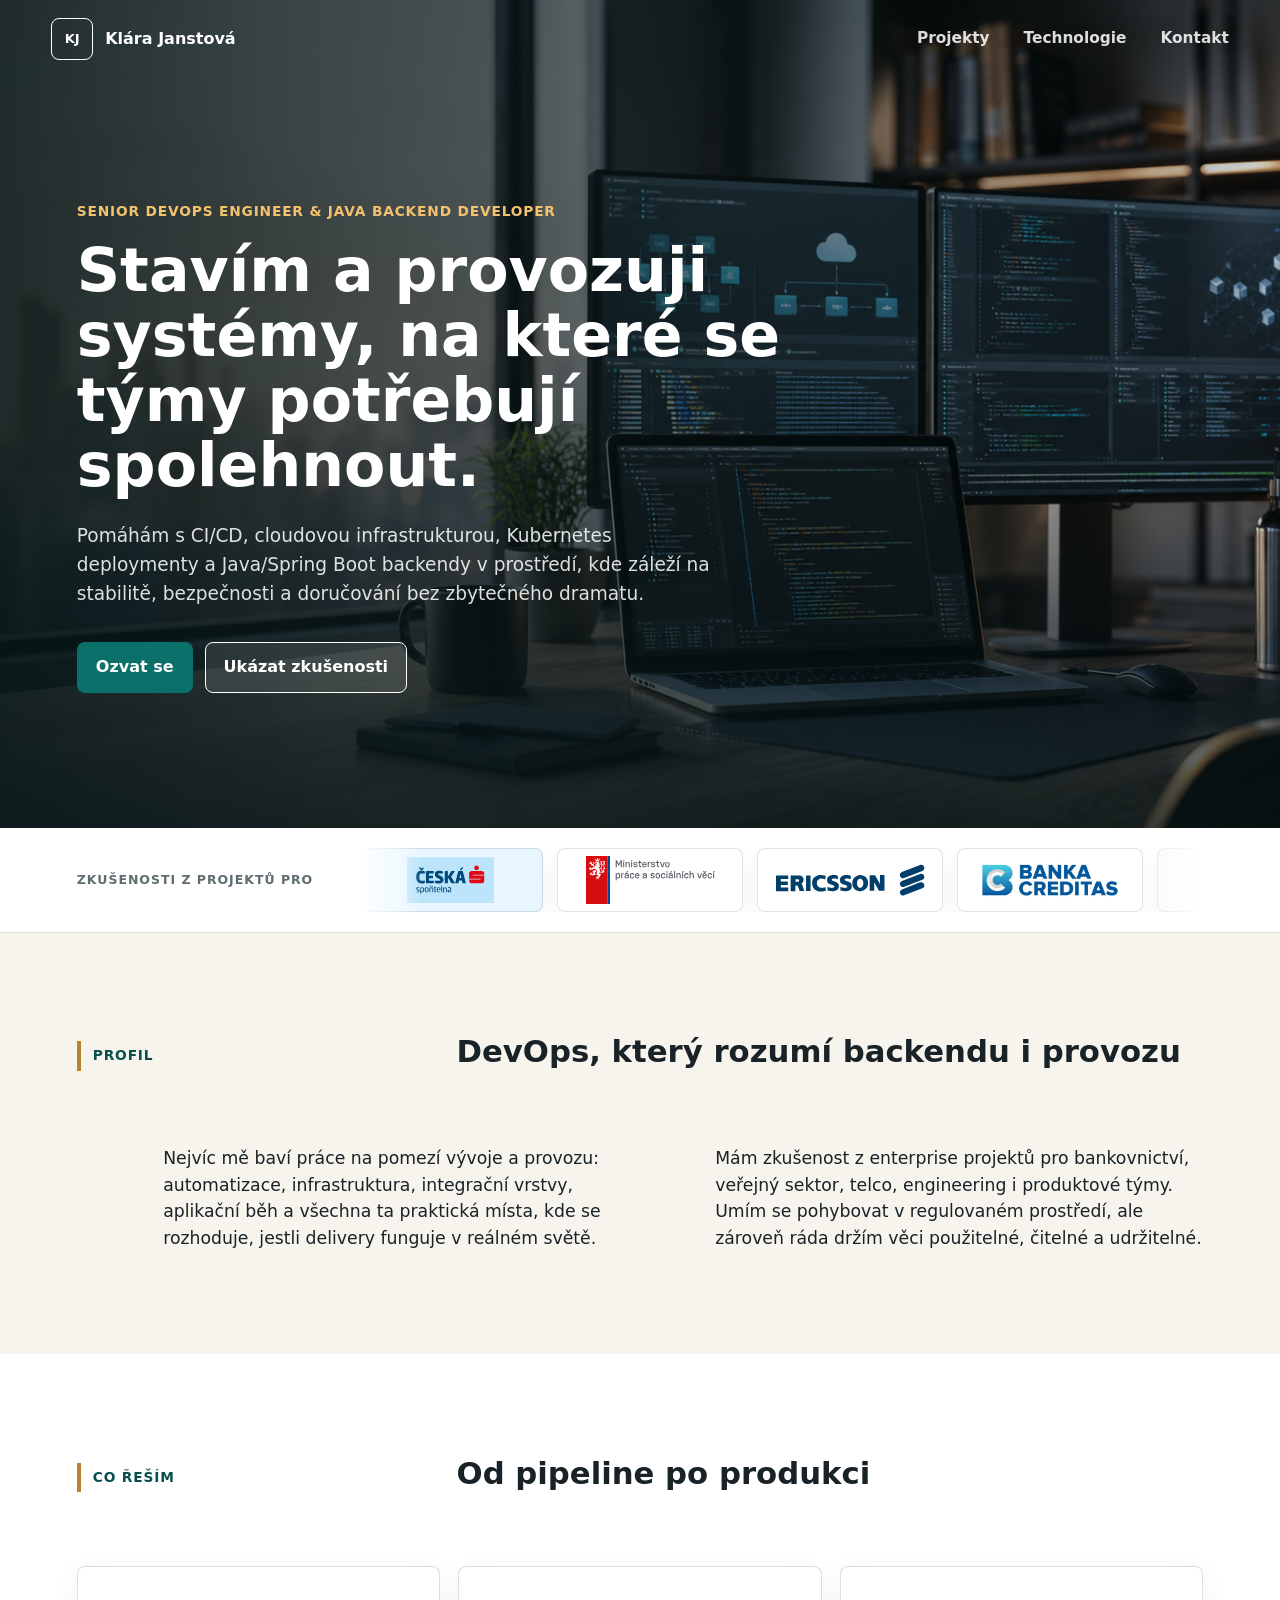
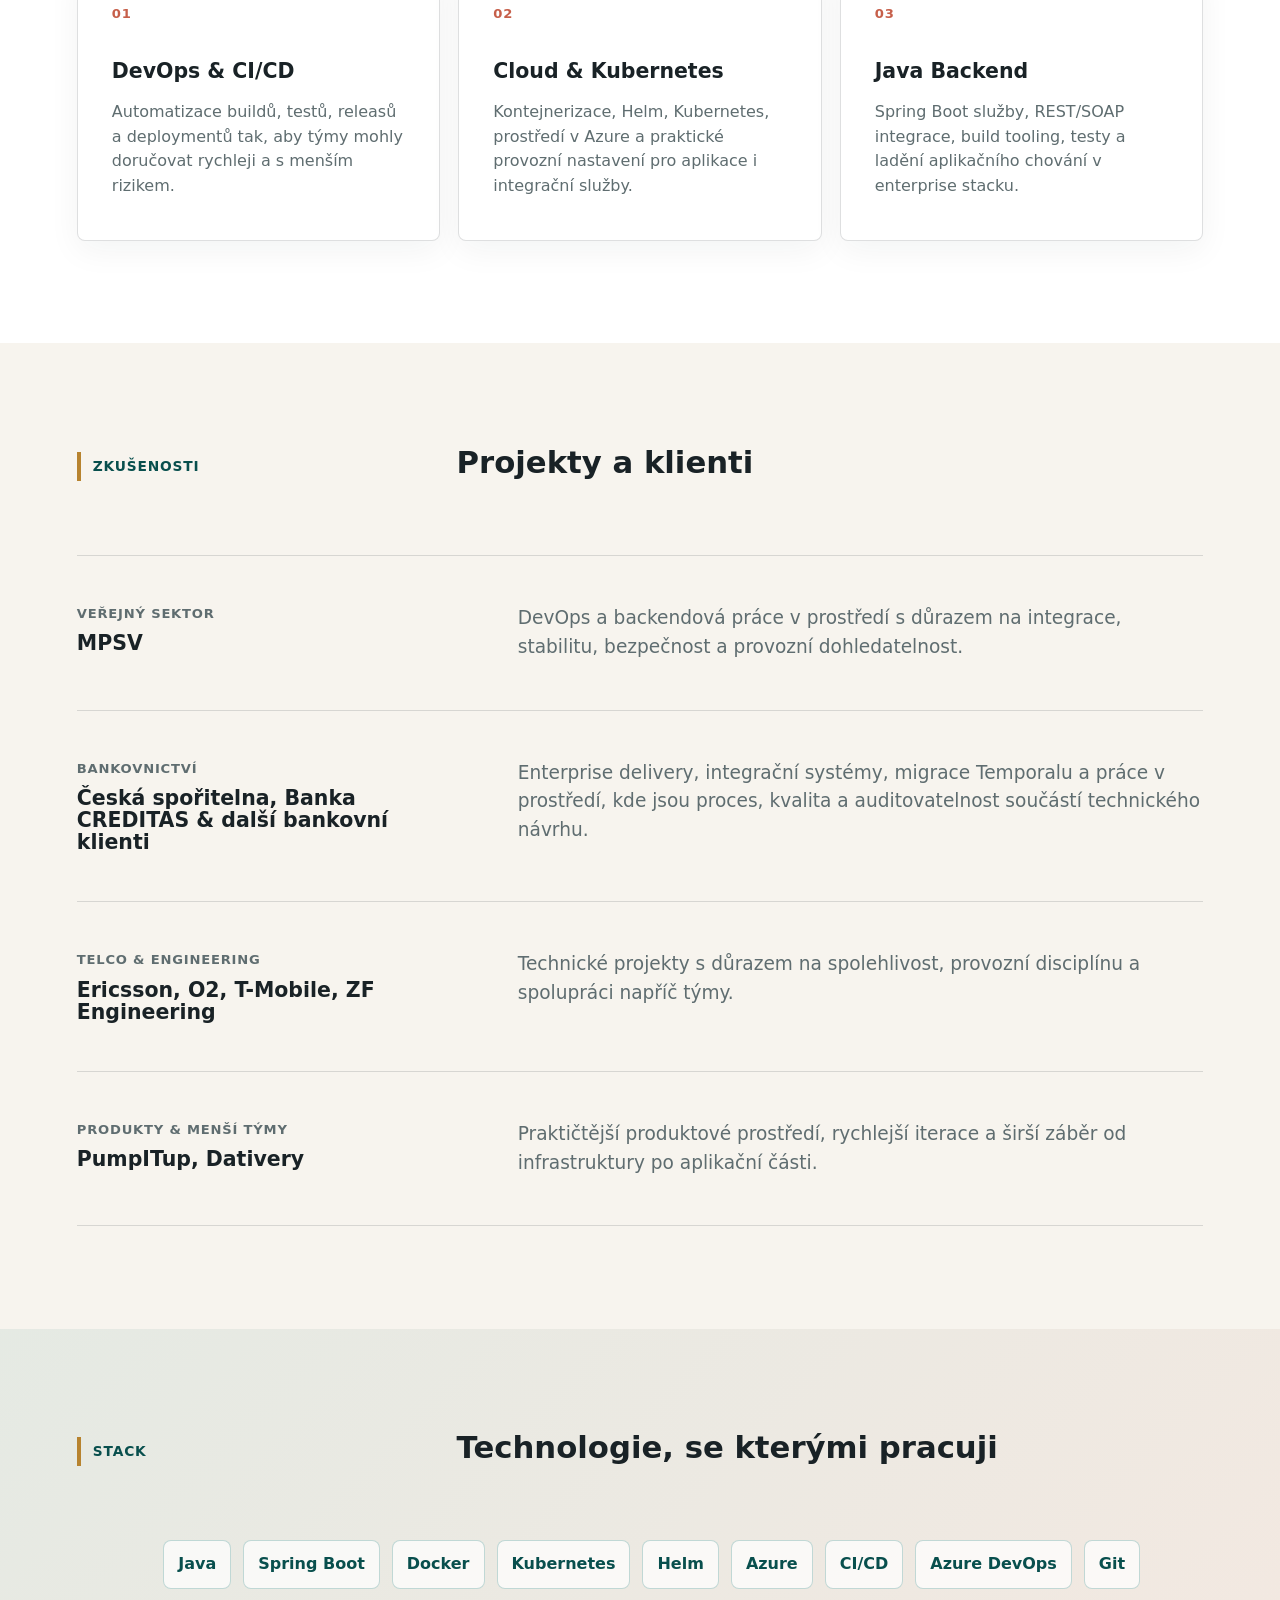
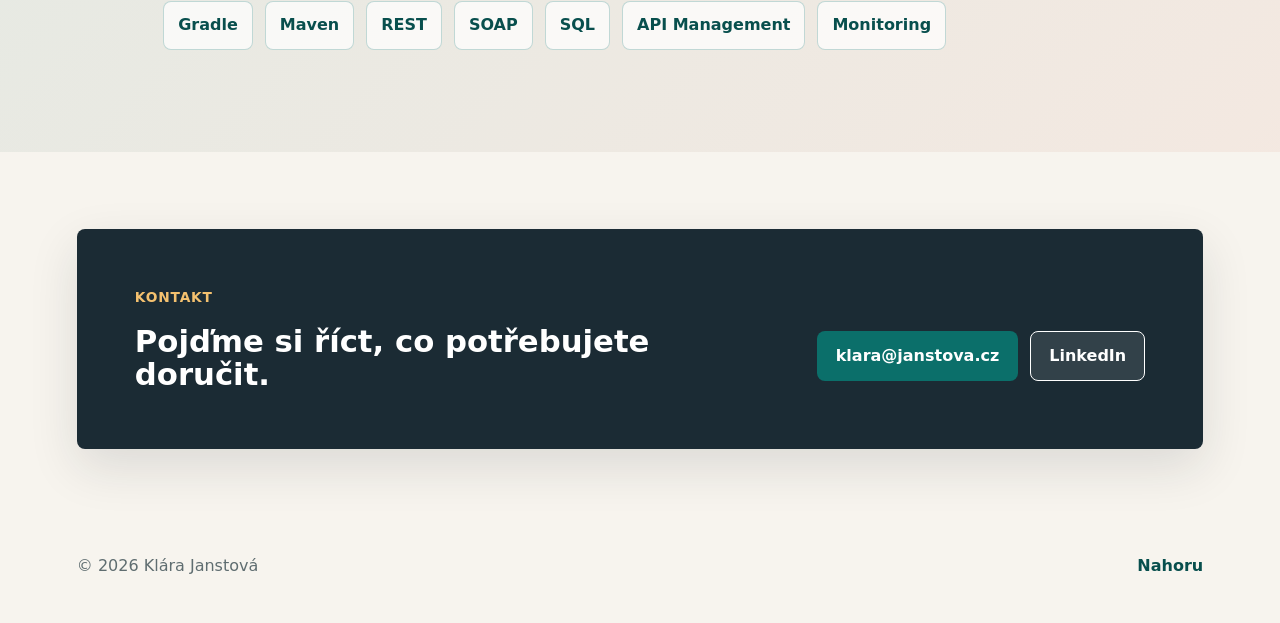
==== index.html @ 774b7bc9 "Refine section typography" ====
<!doctype html>
<html lang="cs">
  <head>
    <meta charset="utf-8">
    <meta name="viewport" content="width=device-width, initial-scale=1">
    <title>Klára Janstová | DevOps & Java Backend</title>
    <meta
      name="description"
      content="Senior DevOps engineer a Java/Spring Boot backend developerka pro enterprise systémy, cloud infrastrukturu, CI/CD a Kubernetes."
    >
    <meta property="og:title" content="Klára Janstová | DevOps & Java Backend">
    <meta
      property="og:description"
      content="DevOps, cloud infrastruktura, CI/CD, Kubernetes a Java/Spring Boot backend pro enterprise projekty."
    >
    <meta property="og:type" content="website">
    <meta property="og:image" content="assets/hero-devops.png">
    <link rel="icon" href="data:image/svg+xml,%3Csvg xmlns='http://www.w3.org/2000/svg' viewBox='0 0 64 64'%3E%3Crect width='64' height='64' rx='12' fill='%231b2b34'/%3E%3Cpath d='M18 40V24h6v11h7v5H18Zm21 .4c-4.8 0-8.4-2.7-8.4-7.3v-9.1h5.8v8.7c0 1.8.9 2.9 2.7 2.9s2.7-1.1 2.7-2.9v-8.7h5.8v9.1c0 4.6-3.7 7.3-8.6 7.3Z' fill='%23f6f1e8'/%3E%3C/svg%3E">
    <link rel="stylesheet" href="styles.css">
  </head>
  <body>
    <header class="site-header" data-elevated="false">
      <a class="brand" href="#top" aria-label="Klára Janstová">
        <span class="brand-mark">KJ</span>
        <span>Klára Janstová</span>
      </a>
      <nav class="nav" aria-label="Hlavní navigace">
        <a href="#work">Projekty</a>
        <a href="#skills">Technologie</a>
        <a href="#contact">Kontakt</a>
      </nav>
    </header>

    <main id="top">
      <section class="hero" aria-labelledby="hero-title">
        <div class="hero-media" aria-hidden="true">
          <img src="assets/hero-devops.png" alt="">
        </div>
        <div class="hero-content">
          <p class="eyebrow">Senior DevOps Engineer & Java Backend Developer</p>
          <h1 id="hero-title">Stavím a provozuji systémy, na které se týmy potřebují spolehnout.</h1>
          <p class="hero-copy">
            Pomáhám s CI/CD, cloudovou infrastrukturou, Kubernetes deploymenty a Java/Spring Boot
            backendy v prostředí, kde záleží na stabilitě, bezpečnosti a doručování bez zbytečného dramatu.
          </p>
          <div class="hero-actions" aria-label="Hlavní akce">
            <a class="button primary" href="#contact">Ozvat se</a>
            <a class="button secondary" href="#work">Ukázat zkušenosti</a>
          </div>
        </div>
      </section>

      <section class="client-strip" aria-labelledby="clients-title">
        <p id="clients-title">Zkušenosti z projektů pro</p>
        <div class="client-marquee" aria-label="Vybrané firmy a organizace">
          <div class="client-track">
            <span class="client-logo-card image-logo csas" data-label="Česká spořitelna">
              <img src="assets/logos/ceska-sporitelna.svg" alt="Česká spořitelna" loading="lazy">
            </span>
            <span class="client-logo-card image-logo mpsv" data-label="MPSV">
              <img src="assets/logos/mpsv.svg" alt="MPSV" loading="lazy">
            </span>
            <span class="client-logo-card image-logo ericsson" data-label="Ericsson">
              <img src="assets/logos/ericsson.svg" alt="Ericsson" loading="lazy">
            </span>
            <span class="client-logo-card image-logo creditas" data-label="Banka CREDITAS">
              <img src="assets/logos/banka-creditas.jpg" alt="Banka CREDITAS" loading="lazy">
            </span>
            <span class="client-logo-card text-logo o2">O₂</span>
            <span class="client-logo-card image-logo tmobile" data-label="T-Mobile">
              <img
                src="https://www.t-mobile.com/news/_admin/uploads/2026/01/549cb1cc4b074245bdb9da4cc626ac21.png"
                alt="T-Mobile"
                loading="lazy"
              >
            </span>
            <span class="client-logo-card image-logo pumpitup" data-label="PumpITup">
              <img src="assets/logos/pumpitup.svg" alt="PumpITup" loading="lazy">
            </span>
            <span class="client-logo-card image-logo dativery" data-label="Dativery">
              <img src="assets/logos/dativery-dark.svg" alt="Dativery" loading="lazy">
            </span>
            <span class="client-logo-card image-logo zf" data-label="ZF">
              <img src="assets/logos/zf.svg" alt="ZF Engineering" loading="lazy">
            </span>
            <span class="client-logo-card image-logo csas" data-label="Česká spořitelna">
              <img src="assets/logos/ceska-sporitelna.svg" alt="Česká spořitelna" loading="lazy">
            </span>
            <span class="client-logo-card image-logo mpsv" data-label="MPSV">
              <img src="assets/logos/mpsv.svg" alt="MPSV" loading="lazy">
            </span>
            <span class="client-logo-card image-logo ericsson" data-label="Ericsson">
              <img src="assets/logos/ericsson.svg" alt="Ericsson" loading="lazy">
            </span>
            <span class="client-logo-card image-logo creditas" data-label="Banka CREDITAS">
              <img src="assets/logos/banka-creditas.jpg" alt="Banka CREDITAS" loading="lazy">
            </span>
            <span class="client-logo-card text-logo o2">O₂</span>
            <span class="client-logo-card image-logo tmobile" data-label="T-Mobile">
              <img
                src="https://www.t-mobile.com/news/_admin/uploads/2026/01/549cb1cc4b074245bdb9da4cc626ac21.png"
                alt="T-Mobile"
                loading="lazy"
              >
            </span>
            <span class="client-logo-card image-logo pumpitup" data-label="PumpITup">
              <img src="assets/logos/pumpitup.svg" alt="PumpITup" loading="lazy">
            </span>
            <span class="client-logo-card image-logo dativery" data-label="Dativery">
              <img src="assets/logos/dativery-dark.svg" alt="Dativery" loading="lazy">
            </span>
            <span class="client-logo-card image-logo zf" data-label="ZF">
              <img src="assets/logos/zf.svg" alt="ZF Engineering" loading="lazy">
            </span>
          </div>
        </div>
      </section>

      <section class="section intro" aria-labelledby="intro-title">
        <div class="section-heading">
          <p class="eyebrow">Profil</p>
          <h2 id="intro-title">DevOps, který rozumí backendu i provozu</h2>
        </div>
        <div class="intro-grid">
          <p>
            Nejvíc mě baví práce na pomezí vývoje a provozu: automatizace, infrastruktura, integrační
            vrstvy, aplikační běh a všechna ta praktická místa, kde se rozhoduje, jestli delivery funguje
            v reálném světě.
          </p>
          <p>
            Mám zkušenost z enterprise projektů pro bankovnictví, veřejný sektor, telco, engineering i
            produktové týmy. Umím se pohybovat v regulovaném prostředí, ale zároveň ráda držím věci
            použitelné, čitelné a udržitelné.
          </p>
        </div>
      </section>

      <section class="section services" aria-labelledby="services-title">
        <div class="section-heading">
          <p class="eyebrow">Co řeším</p>
          <h2 id="services-title">Od pipeline po produkci</h2>
        </div>
        <div class="service-grid">
          <article class="service-card">
            <span class="service-icon">01</span>
            <h3>DevOps & CI/CD</h3>
            <p>Automatizace buildů, testů, releasů a deploymentů tak, aby týmy mohly doručovat rychleji a s menším rizikem.</p>
          </article>
          <article class="service-card">
            <span class="service-icon">02</span>
            <h3>Cloud & Kubernetes</h3>
            <p>Kontejnerizace, Helm, Kubernetes, prostředí v Azure a praktické provozní nastavení pro aplikace i integrační služby.</p>
          </article>
          <article class="service-card">
            <span class="service-icon">03</span>
            <h3>Java Backend</h3>
            <p>Spring Boot služby, REST/SOAP integrace, build tooling, testy a ladění aplikačního chování v enterprise stacku.</p>
          </article>
        </div>
      </section>

      <section class="section work" id="work" aria-labelledby="work-title">
        <div class="section-heading">
          <p class="eyebrow">Zkušenosti</p>
          <h2 id="work-title">Projekty a klienti</h2>
        </div>
        <div class="work-list">
          <article class="work-item">
            <div>
              <p class="work-meta">Veřejný sektor</p>
              <h3>MPSV</h3>
            </div>
            <p>DevOps a backendová práce v prostředí s důrazem na integrace, stabilitu, bezpečnost a provozní dohledatelnost.</p>
          </article>
          <article class="work-item">
            <div>
              <p class="work-meta">Bankovnictví</p>
              <h3>Česká spořitelna, Banka CREDITAS & další bankovní klienti</h3>
            </div>
            <p>Enterprise delivery, integrační systémy, migrace Temporalu a práce v prostředí, kde jsou proces, kvalita a auditovatelnost součástí technického návrhu.</p>
          </article>
          <article class="work-item">
            <div>
              <p class="work-meta">Telco & engineering</p>
              <h3>Ericsson, O2, T-Mobile, ZF Engineering</h3>
            </div>
            <p>Technické projekty s důrazem na spolehlivost, provozní disciplínu a spolupráci napříč týmy.</p>
          </article>
          <article class="work-item">
            <div>
              <p class="work-meta">Produkty & menší týmy</p>
              <h3>PumpITup, Dativery</h3>
            </div>
            <p>Praktičtější produktové prostředí, rychlejší iterace a širší záběr od infrastruktury po aplikační části.</p>
          </article>
        </div>
      </section>

      <section class="section skills" id="skills" aria-labelledby="skills-title">
        <div class="section-heading">
          <p class="eyebrow">Stack</p>
          <h2 id="skills-title">Technologie, se kterými pracuji</h2>
        </div>
        <div class="tag-cloud" aria-label="Technologie">
          <span>Java</span>
          <span>Spring Boot</span>
          <span>Docker</span>
          <span>Kubernetes</span>
          <span>Helm</span>
          <span>Azure</span>
          <span>CI/CD</span>
          <span>Azure DevOps</span>
          <span>Git</span>
          <span>Gradle</span>
          <span>Maven</span>
          <span>REST</span>
          <span>SOAP</span>
          <span>SQL</span>
          <span>API Management</span>
          <span>Monitoring</span>
        </div>
      </section>

      <section class="contact" id="contact" aria-labelledby="contact-title">
        <div>
          <p class="eyebrow">Kontakt</p>
          <h2 id="contact-title">Pojďme si říct, co potřebujete doručit.</h2>
        </div>
        <div class="contact-actions">
          <a class="button primary" href="mailto:klara@janstova.cz">klara@janstova.cz</a>
          <a class="button secondary" href="https://www.linkedin.com/" rel="noreferrer">LinkedIn</a>
        </div>
      </section>
    </main>

    <footer class="site-footer">
      <p>© <span id="year"></span> Klára Janstová</p>
      <a href="#top">Nahoru</a>
    </footer>

    <script src="script.js"></script>
  </body>
</html>
---- styles.css ----
:root {
  color-scheme: light;
  --ink: #192226;
  --muted: #5f6d70;
  --paper: #f7f4ee;
  --surface: #ffffff;
  --line: rgba(25, 34, 38, 0.14);
  --teal: #0b6f6a;
  --teal-dark: #084f4d;
  --gold: #b7832f;
  --coral: #c65f4a;
  --shadow: 0 18px 50px rgba(25, 34, 38, 0.12);
}

* {
  box-sizing: border-box;
}

html {
  scroll-behavior: smooth;
}

body {
  margin: 0;
  font-family: Inter, ui-sans-serif, system-ui, -apple-system, BlinkMacSystemFont, "Segoe UI", sans-serif;
  color: var(--ink);
  background: var(--paper);
  line-height: 1.55;
}

img {
  display: block;
  max-width: 100%;
}

a {
  color: inherit;
  text-decoration: none;
}

.site-header {
  position: fixed;
  z-index: 20;
  top: 0;
  left: 0;
  right: 0;
  display: flex;
  align-items: center;
  justify-content: space-between;
  gap: 24px;
  padding: 18px clamp(20px, 4vw, 64px);
  color: #fff;
  transition: background 180ms ease, color 180ms ease, box-shadow 180ms ease;
}

.site-header[data-elevated="true"] {
  color: var(--ink);
  background: rgba(247, 244, 238, 0.92);
  box-shadow: 0 1px 18px rgba(25, 34, 38, 0.08);
  backdrop-filter: blur(16px);
}

.brand,
.nav,
.hero-actions,
.contact-actions {
  display: flex;
  align-items: center;
}

.brand {
  gap: 12px;
  font-weight: 700;
}

.brand-mark {
  display: grid;
  width: 42px;
  height: 42px;
  place-items: center;
  border: 1px solid currentColor;
  border-radius: 8px;
  font-size: 0.82rem;
  letter-spacing: 0;
}

.nav {
  gap: clamp(14px, 3vw, 34px);
  font-size: 0.96rem;
  font-weight: 650;
}

.nav a {
  opacity: 0.86;
}

.nav a:hover {
  opacity: 1;
}

.hero {
  position: relative;
  min-height: 92vh;
  display: grid;
  align-items: center;
  overflow: hidden;
  color: #fff;
  padding: 138px clamp(20px, 6vw, 84px) 72px;
}

.hero::after {
  position: absolute;
  inset: 0;
  content: "";
  background:
    linear-gradient(90deg, rgba(7, 21, 23, 0.9) 0%, rgba(7, 21, 23, 0.68) 44%, rgba(7, 21, 23, 0.2) 100%),
    linear-gradient(0deg, rgba(7, 21, 23, 0.68) 0%, rgba(7, 21, 23, 0) 38%);
}

.hero-media {
  position: absolute;
  inset: 0;
}

.hero-media img {
  width: 100%;
  height: 100%;
  object-fit: cover;
}

.hero-content {
  position: relative;
  z-index: 1;
  width: min(760px, 100%);
}

.eyebrow {
  margin: 0 0 16px;
  color: var(--gold);
  font-size: 0.86rem;
  font-weight: 800;
  letter-spacing: 0.06em;
  text-transform: uppercase;
}

.hero .eyebrow {
  color: #f4c16f;
}

h1,
h2,
h3,
p {
  overflow-wrap: anywhere;
}

h1,
h2,
h3 {
  margin: 0;
  line-height: 1.08;
}

h1 {
  max-width: 820px;
  font-size: clamp(2.15rem, 4.7vw, 4.7rem);
}

h2 {
  font-size: clamp(1.72rem, 2.4vw, 2.65rem);
}

h3 {
  font-size: clamp(1.16rem, 1.6vw, 1.45rem);
}

.hero-copy {
  max-width: 660px;
  margin: 24px 0 0;
  color: rgba(255, 255, 255, 0.86);
  font-size: clamp(1rem, 1.45vw, 1.16rem);
}

.hero-actions,
.contact-actions {
  flex-wrap: wrap;
  gap: 12px;
  margin-top: 34px;
}

.button {
  display: inline-flex;
  min-height: 48px;
  align-items: center;
  justify-content: center;
  border: 1px solid transparent;
  border-radius: 8px;
  padding: 12px 18px;
  font-weight: 800;
  transition: transform 160ms ease, background 160ms ease, border-color 160ms ease;
}

.button:hover {
  transform: translateY(-2px);
}

.button.primary {
  color: #fff;
  background: var(--teal);
}

.button.primary:hover {
  background: var(--teal-dark);
}

.button.secondary {
  border-color: currentColor;
  background: rgba(255, 255, 255, 0.1);
}

.section {
  padding: clamp(58px, 8vw, 104px) clamp(20px, 6vw, 84px);
}

.section-heading {
  display: grid;
  grid-template-columns: minmax(180px, 0.44fr) minmax(0, 1fr);
  gap: clamp(18px, 4vw, 60px);
  align-items: start;
  margin-bottom: clamp(30px, 5vw, 58px);
}

.section-heading .eyebrow {
  display: inline-flex;
  width: fit-content;
  align-items: center;
  border-left: 4px solid var(--gold);
  padding: 4px 0 4px 12px;
  margin-top: 6px;
  color: var(--teal-dark);
  background: transparent;
}

.intro-grid {
  display: grid;
  grid-template-columns: repeat(2, minmax(0, 1fr));
  gap: clamp(24px, 5vw, 72px);
  width: min(1040px, 100%);
  margin-left: auto;
  font-size: clamp(1rem, 1.35vw, 1.14rem);
}

.client-strip {
  display: grid;
  grid-template-columns: minmax(150px, auto) minmax(0, 1fr);
  gap: clamp(18px, 4vw, 44px);
  align-items: center;
  border-bottom: 1px solid var(--line);
  padding: 20px clamp(20px, 6vw, 84px);
  background: var(--surface);
  overflow: hidden;
}

.client-strip p {
  margin: 0;
  color: var(--muted);
  font-size: 0.78rem;
  font-weight: 850;
  letter-spacing: 0.08em;
  text-transform: uppercase;
}

.client-marquee {
  overflow: hidden;
  mask-image: linear-gradient(90deg, transparent, #000 8%, #000 92%, transparent);
}

.client-track {
  display: flex;
  width: max-content;
  gap: 14px;
  animation: marquee 34s linear infinite;
}

.client-logo-card {
  display: inline-flex;
  width: 186px;
  height: 64px;
  align-items: center;
  justify-content: center;
  border: 1px solid rgba(25, 34, 38, 0.13);
  border-radius: 8px;
  padding: 10px 16px;
  background: #fbfaf7;
  color: #2d383b;
  box-shadow: 0 8px 24px rgba(25, 34, 38, 0.05);
  font-size: 0.92rem;
  font-weight: 850;
  white-space: nowrap;
  overflow: hidden;
}

.client-logo-card img {
  display: block;
  width: 100%;
  max-width: 150px;
  max-height: 42px;
  object-fit: contain;
}

.client-logo-card.image-logo {
  background: #fff;
}

.client-logo-card.logo-fallback img {
  display: none;
}

.client-logo-card.logo-fallback::after {
  content: attr(data-label);
  color: #2d383b;
  font-size: 1rem;
  font-weight: 900;
}

.client-logo-card.tmobile img {
  max-width: 154px;
  max-height: 36px;
}

.client-logo-card.tmobile.logo-fallback::after {
  color: #e20074;
  font-size: 1.12rem;
}

.client-logo-card.creditas img {
  max-width: 150px;
  max-height: 44px;
}

.client-logo-card.creditas.logo-fallback::after {
  color: #1f355e;
  font-size: 0.95rem;
}

.client-logo-card.ericsson img {
  max-width: 158px;
  max-height: 36px;
}

.client-logo-card.ericsson.logo-fallback::after {
  font-size: 1.12rem;
  letter-spacing: 0.03em;
}

.client-logo-card.dativery {
  background: #fff;
}

.client-logo-card.dativery.logo-fallback::after {
  color: #17272b;
}

.client-logo-card.dativery img {
  max-width: 154px;
  max-height: 34px;
}

.client-logo-card.mpsv {
  background: #fff;
}

.client-logo-card.mpsv img {
  max-width: 150px;
  max-height: 48px;
}

.client-logo-card.mpsv.logo-fallback::after {
  color: #545860;
  font-size: 1.1rem;
}

.client-logo-card.csas {
  background: #e7f6ff;
}

.client-logo-card.csas img {
  max-width: 136px;
  max-height: 46px;
}

.client-logo-card.csas.logo-fallback::after {
  color: #00497b;
  font-size: 0.92rem;
}

.client-logo-card.pumpitup img {
  max-width: 146px;
  max-height: 50px;
}

.client-logo-card.pumpitup.logo-fallback::after {
  color: #17272b;
  font-size: 1.08rem;
}

.client-logo-card.zf img {
  max-width: 58px;
  max-height: 58px;
}

.client-logo-card.zf.logo-fallback::after {
  color: #0057b7;
  font-size: 1.46rem;
}

.text-logo {
  letter-spacing: 0;
}

.text-logo.csas {
  color: #ad1f2b;
}

.text-logo.o2 {
  color: #0046ad;
  font-size: 2rem;
  font-weight: 900;
}


@keyframes marquee {
  from {
    transform: translateX(0);
  }

  to {
    transform: translateX(-50%);
  }
}

.intro-grid p {
  margin: 0;
}

.services {
  background: var(--surface);
}

.service-grid {
  display: grid;
  grid-template-columns: repeat(3, minmax(0, 1fr));
  gap: 18px;
}

.service-card {
  min-height: 275px;
  border: 1px solid var(--line);
  border-radius: 8px;
  padding: clamp(22px, 3vw, 34px);
  background: #fff;
  box-shadow: 0 10px 32px rgba(25, 34, 38, 0.05);
}

.service-icon,
.work-meta {
  color: var(--coral);
  font-size: 0.82rem;
  font-weight: 800;
  letter-spacing: 0.06em;
  text-transform: uppercase;
}

.service-card h3 {
  margin-top: 34px;
}

.service-card p,
.work-item p,
.site-footer {
  color: var(--muted);
}

.service-card p {
  margin: 18px 0 0;
}

.work-list {
  border-top: 1px solid var(--line);
}

.work-item {
  display: grid;
  grid-template-columns: minmax(220px, 0.55fr) minmax(0, 1fr);
  gap: clamp(22px, 5vw, 78px);
  padding: clamp(26px, 4vw, 48px) 0;
  border-bottom: 1px solid var(--line);
}

.work-meta {
  margin: 0 0 8px;
}

.work-item p:last-child {
  margin: 0;
  font-size: clamp(1rem, 1.5vw, 1.16rem);
}

.skills {
  background:
    linear-gradient(135deg, rgba(11, 111, 106, 0.08), rgba(198, 95, 74, 0.08)),
    var(--paper);
}

.tag-cloud {
  display: flex;
  flex-wrap: wrap;
  gap: 12px;
  max-width: 1040px;
  margin-left: auto;
}

.tag-cloud span {
  border: 1px solid rgba(11, 111, 106, 0.24);
  border-radius: 8px;
  padding: 11px 14px;
  background: rgba(255, 255, 255, 0.72);
  color: var(--teal-dark);
  font-weight: 760;
}

.contact {
  display: grid;
  grid-template-columns: minmax(0, 1fr) auto;
  gap: 28px;
  align-items: center;
  margin: clamp(20px, 6vw, 84px);
  border-radius: 8px;
  padding: clamp(30px, 5vw, 58px);
  color: #fff;
  background: #1b2b34;
  box-shadow: var(--shadow);
}

.contact .eyebrow {
  color: #f4c16f;
}

.contact .button.secondary {
  color: #fff;
}

.site-footer {
  display: flex;
  justify-content: space-between;
  gap: 18px;
  padding: 28px clamp(20px, 6vw, 84px) 44px;
}

.site-footer p {
  margin: 0;
}

.site-footer a {
  color: var(--teal-dark);
  font-weight: 760;
}

@media (max-width: 820px) {
  .site-header {
    align-items: flex-start;
    padding: 14px 18px;
  }

  .brand {
    max-width: 180px;
  }

  .nav {
    gap: 12px;
    font-size: 0.9rem;
  }

  .hero {
    min-height: 82vh;
    padding: 118px 20px 52px;
  }

  .hero::after {
    background:
      linear-gradient(90deg, rgba(7, 21, 23, 0.92) 0%, rgba(7, 21, 23, 0.74) 100%),
      linear-gradient(0deg, rgba(7, 21, 23, 0.64) 0%, rgba(7, 21, 23, 0) 38%);
  }

  .section-heading,
  .intro-grid,
  .service-grid,
  .work-item,
  .client-strip,
  .contact {
    grid-template-columns: 1fr;
  }

  .section-heading {
    gap: 12px;
  }

  .section-heading .eyebrow {
    margin-top: 0;
  }

  .intro-grid {
    margin-left: 0;
  }

  .contact {
    margin: 20px;
  }

  .client-strip {
    gap: 14px;
  }
}

@media (max-width: 560px) {
  .site-header {
    position: absolute;
    color: #fff;
  }

  .brand span:last-child {
    display: none;
  }

  .nav {
    width: min-content;
    flex-wrap: wrap;
    justify-content: flex-end;
  }

  h1 {
    font-size: 2.12rem;
  }

  .button {
    width: 100%;
  }

  .site-footer {
    flex-direction: column;
  }
}
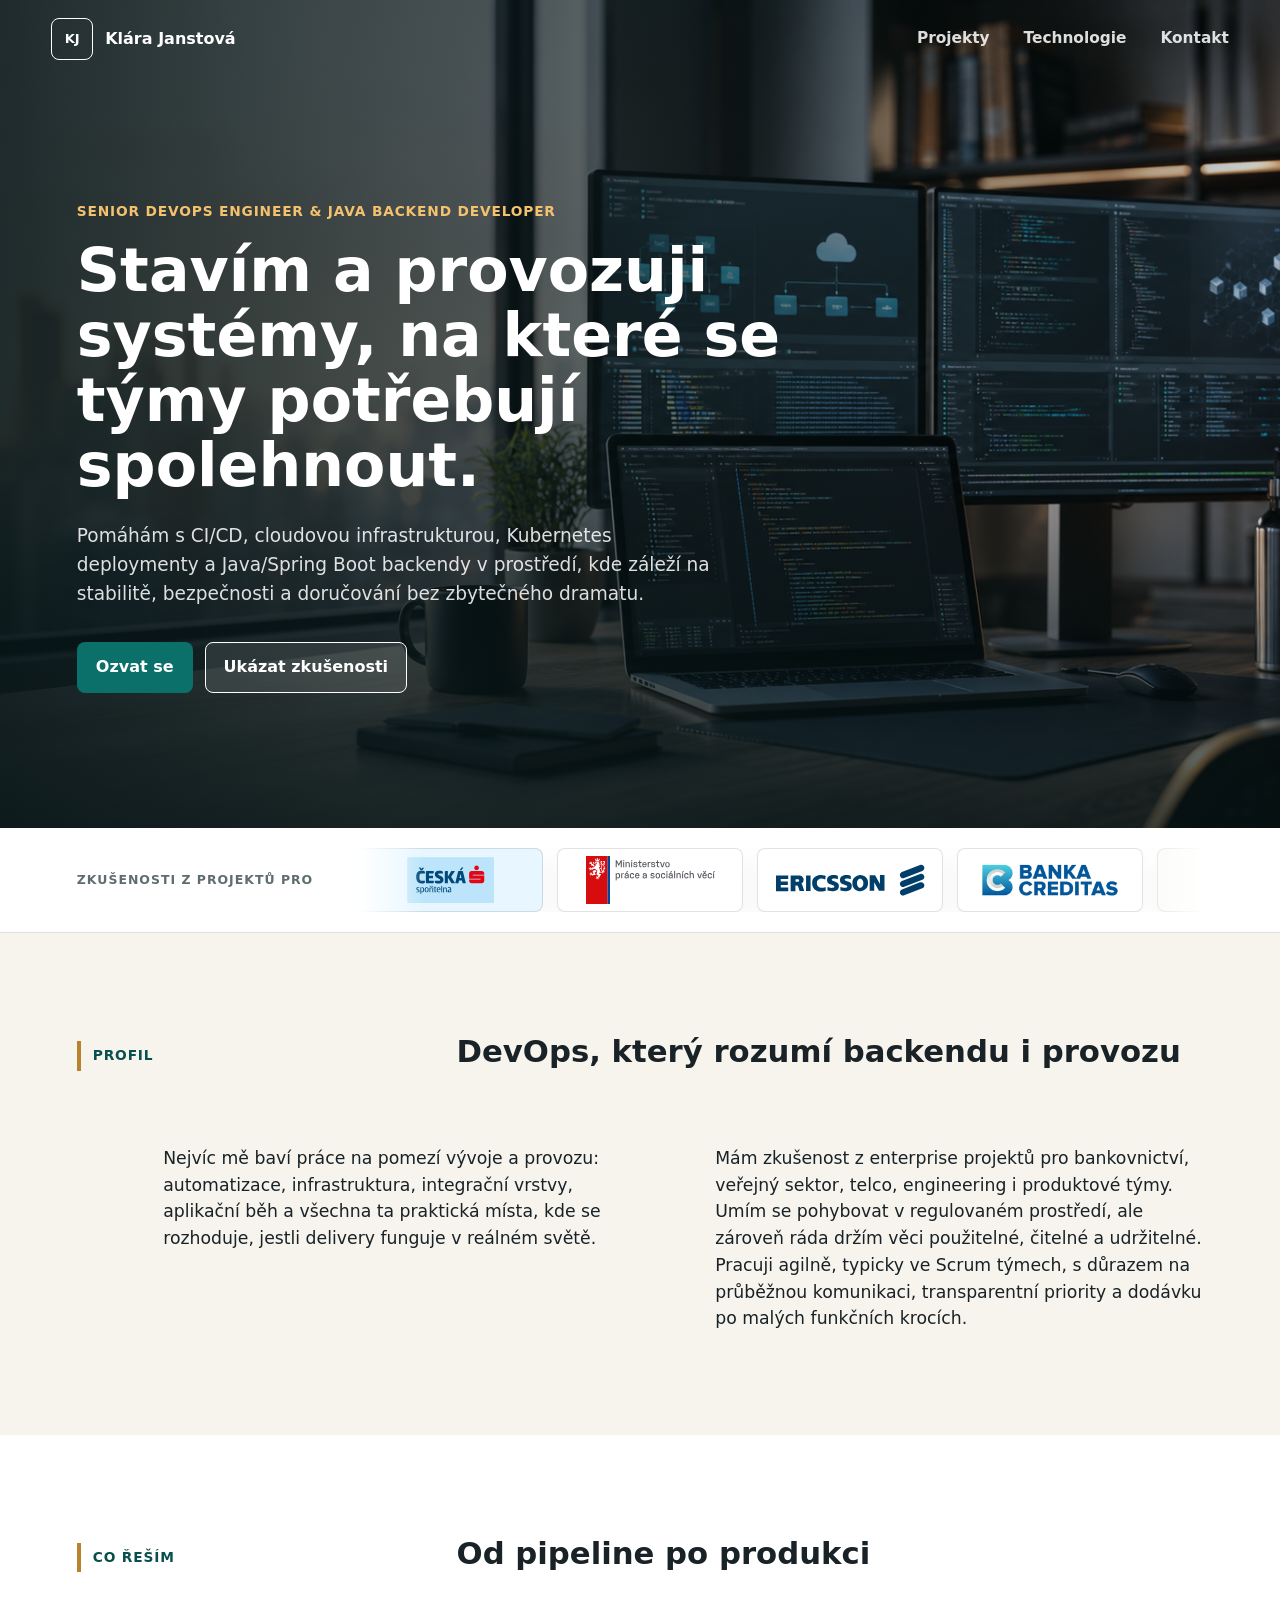
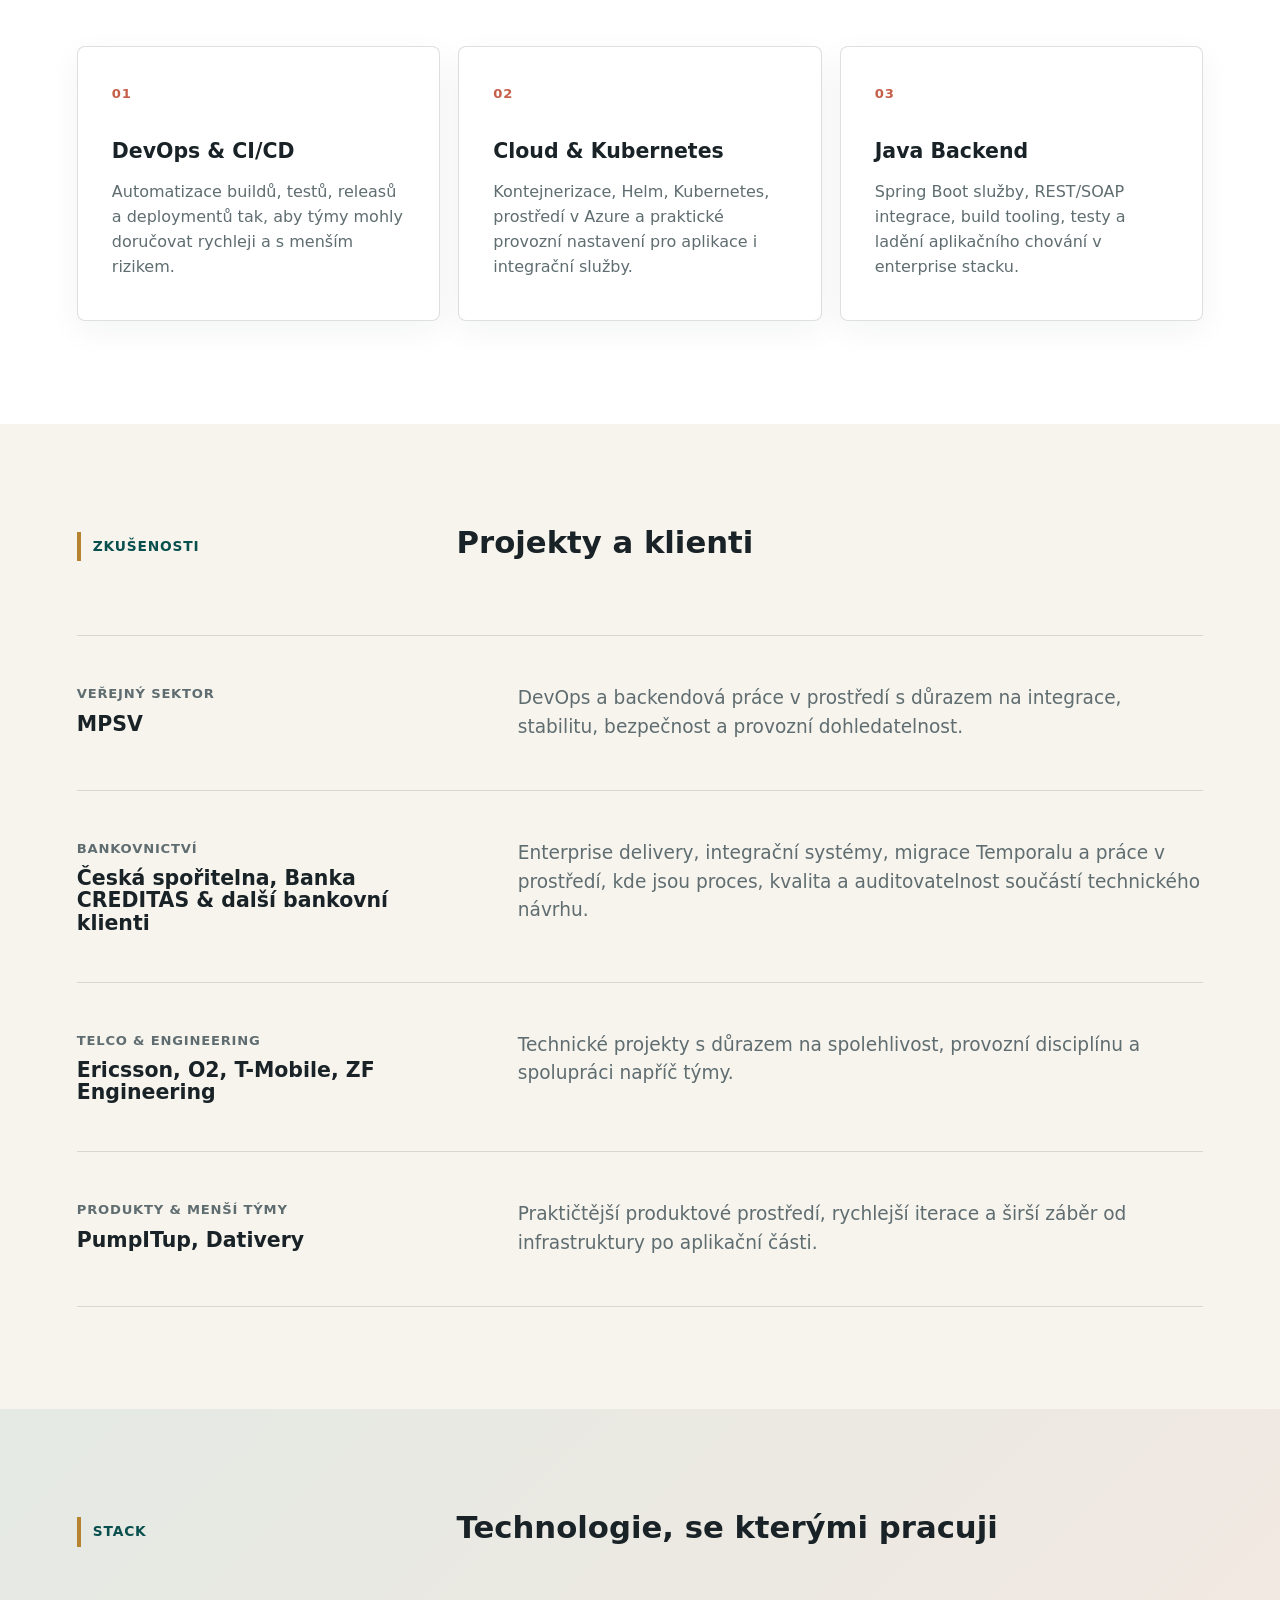
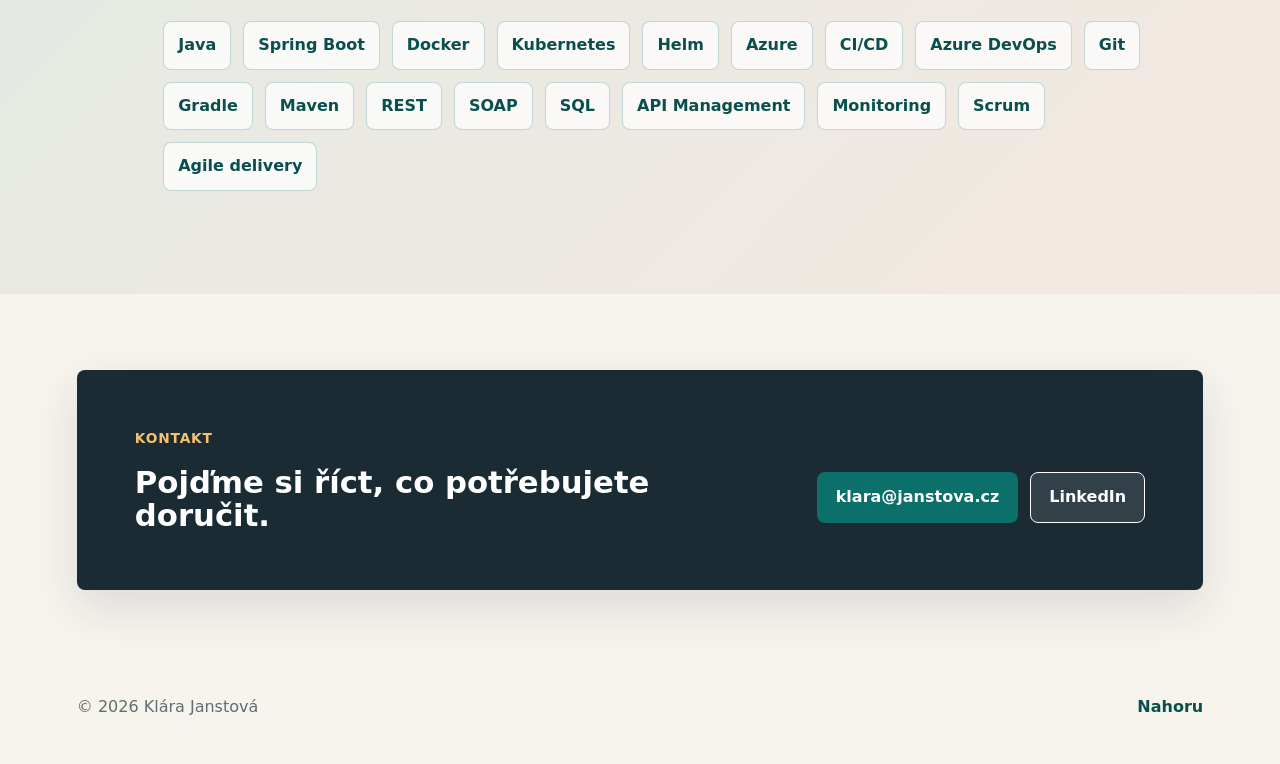
==== commit 5ef33362: "Mention agile Scrum delivery" ====
--- a/index.html
+++ b/index.html
@@ -130,7 +130,8 @@
           <p>
             Mám zkušenost z enterprise projektů pro bankovnictví, veřejný sektor, telco, engineering i
             produktové týmy. Umím se pohybovat v regulovaném prostředí, ale zároveň ráda držím věci
-            použitelné, čitelné a udržitelné.
+            použitelné, čitelné a udržitelné. Pracuji agilně, typicky ve Scrum týmech, s důrazem na
+            průběžnou komunikaci, transparentní priority a dodávku po malých funkčních krocích.
           </p>
         </div>
       </section>
@@ -218,6 +219,8 @@
           <span>SQL</span>
           <span>API Management</span>
           <span>Monitoring</span>
+          <span>Scrum</span>
+          <span>Agile delivery</span>
         </div>
       </section>
 
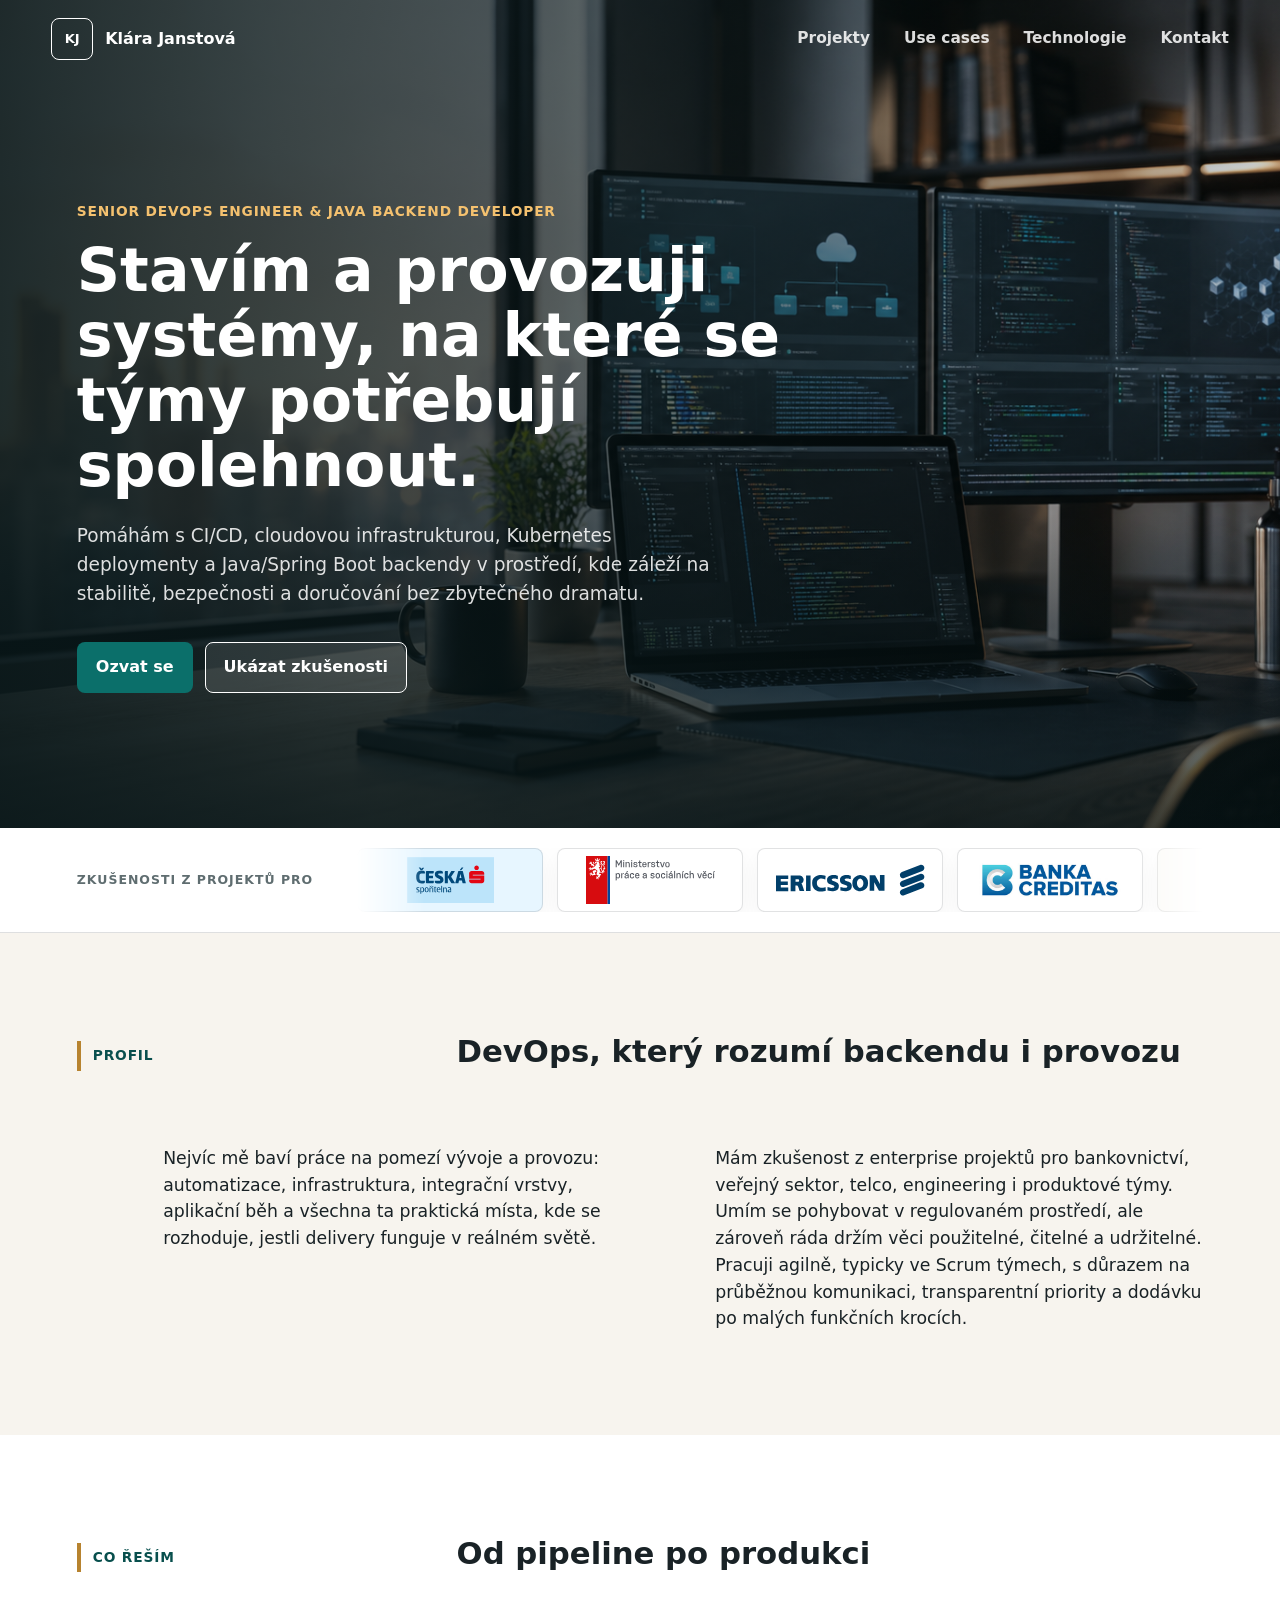
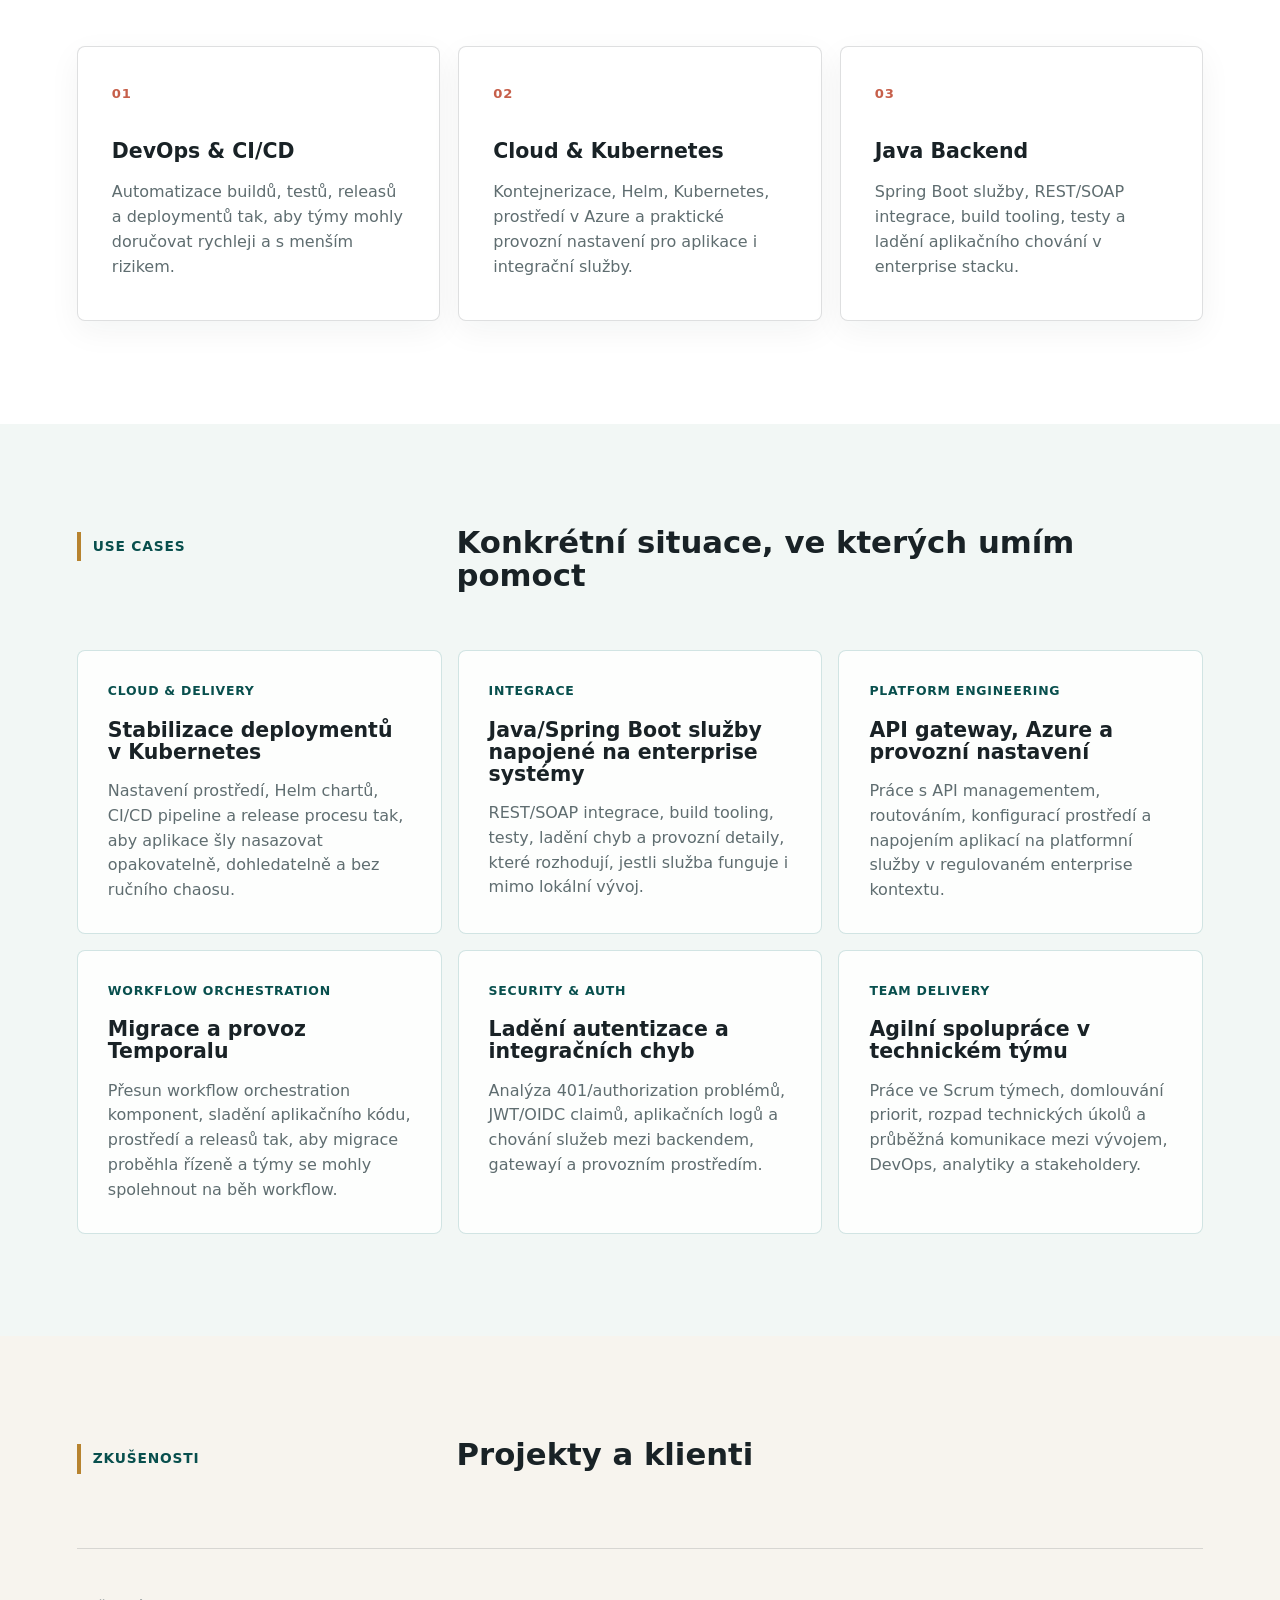
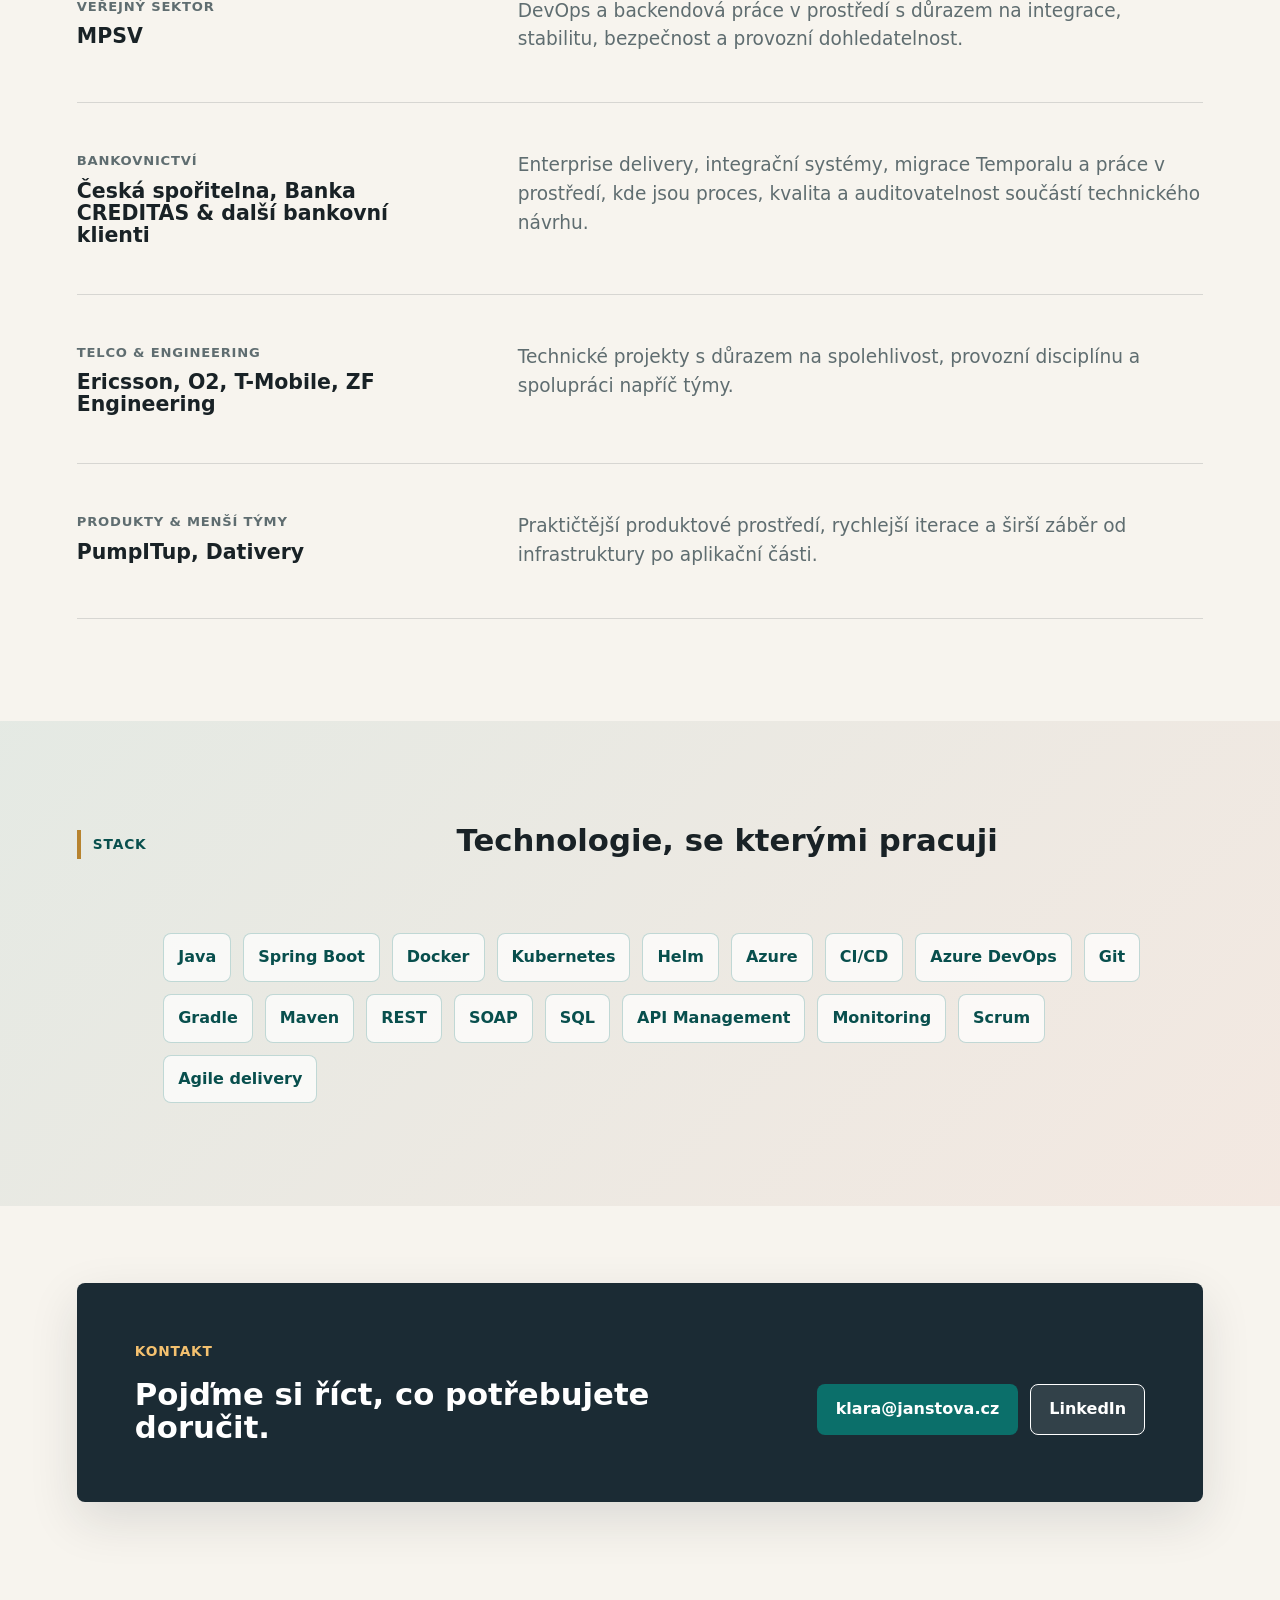
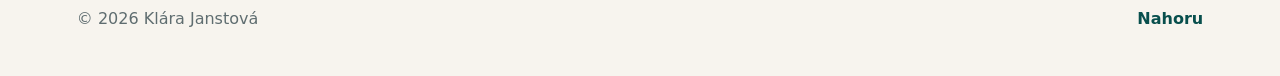
==== commit d563d950: "Add concrete use cases section" ====
--- a/index.html
+++ b/index.html
@@ -26,6 +26,7 @@
       </a>
       <nav class="nav" aria-label="Hlavní navigace">
         <a href="#work">Projekty</a>
+        <a href="#use-cases">Use cases</a>
         <a href="#skills">Technologie</a>
         <a href="#contact">Kontakt</a>
       </nav>
@@ -156,6 +157,63 @@
             <span class="service-icon">03</span>
             <h3>Java Backend</h3>
             <p>Spring Boot služby, REST/SOAP integrace, build tooling, testy a ladění aplikačního chování v enterprise stacku.</p>
+          </article>
+        </div>
+      </section>
+
+      <section class="section use-cases" id="use-cases" aria-labelledby="use-cases-title">
+        <div class="section-heading">
+          <p class="eyebrow">Use cases</p>
+          <h2 id="use-cases-title">Konkrétní situace, ve kterých umím pomoct</h2>
+        </div>
+        <div class="case-grid">
+          <article class="case-card">
+            <p class="case-meta">Cloud & delivery</p>
+            <h3>Stabilizace deploymentů v Kubernetes</h3>
+            <p>
+              Nastavení prostředí, Helm chartů, CI/CD pipeline a release procesu tak, aby aplikace šly
+              nasazovat opakovatelně, dohledatelně a bez ručního chaosu.
+            </p>
+          </article>
+          <article class="case-card">
+            <p class="case-meta">Integrace</p>
+            <h3>Java/Spring Boot služby napojené na enterprise systémy</h3>
+            <p>
+              REST/SOAP integrace, build tooling, testy, ladění chyb a provozní detaily, které rozhodují,
+              jestli služba funguje i mimo lokální vývoj.
+            </p>
+          </article>
+          <article class="case-card">
+            <p class="case-meta">Platform engineering</p>
+            <h3>API gateway, Azure a provozní nastavení</h3>
+            <p>
+              Práce s API managementem, routováním, konfigurací prostředí a napojením aplikací na
+              platformní služby v regulovaném enterprise kontextu.
+            </p>
+          </article>
+          <article class="case-card">
+            <p class="case-meta">Workflow orchestration</p>
+            <h3>Migrace a provoz Temporalu</h3>
+            <p>
+              Přesun workflow orchestration komponent, sladění aplikačního kódu, prostředí a releasů tak,
+              aby migrace proběhla řízeně a týmy se mohly spolehnout na běh workflow.
+            </p>
+          </article>
+          <article class="case-card">
+            <p class="case-meta">Security & auth</p>
+            <h3>Ladění autentizace a integračních chyb</h3>
+            <p>
+              Analýza 401/authorization problémů, JWT/OIDC claimů, aplikačních logů a chování služeb mezi
+              backendem, gatewayí a provozním prostředím.
+            </p>
+          </article>
+          <article class="case-card">
+            <p class="case-meta">Team delivery</p>
+            <h3>Agilní spolupráce v technickém týmu</h3>
+            <p>
+              Práce ve Scrum týmech, domlouvání priorit, rozpad technických úkolů a průběžná komunikace
+              mezi vývojem, DevOps, analytiky a stakeholdery.
+            </p>
           </article>
         </div>
       </section>
--- a/styles.css
+++ b/styles.css
@@ -485,6 +485,38 @@
   margin: 18px 0 0;
 }
 
+.use-cases {
+  background: #f2f7f5;
+}
+
+.case-grid {
+  display: grid;
+  grid-template-columns: repeat(3, minmax(0, 1fr));
+  gap: 16px;
+}
+
+.case-card {
+  min-height: 245px;
+  border: 1px solid rgba(11, 111, 106, 0.18);
+  border-radius: 8px;
+  padding: clamp(20px, 2.6vw, 30px);
+  background: rgba(255, 255, 255, 0.82);
+}
+
+.case-meta {
+  margin: 0 0 18px;
+  color: var(--teal-dark);
+  font-size: 0.78rem;
+  font-weight: 850;
+  letter-spacing: 0.06em;
+  text-transform: uppercase;
+}
+
+.case-card p:last-child {
+  margin: 16px 0 0;
+  color: var(--muted);
+}
+
 .work-list {
   border-top: 1px solid var(--line);
 }
@@ -595,6 +627,7 @@
   .section-heading,
   .intro-grid,
   .service-grid,
+  .case-grid,
   .work-item,
   .client-strip,
   .contact {
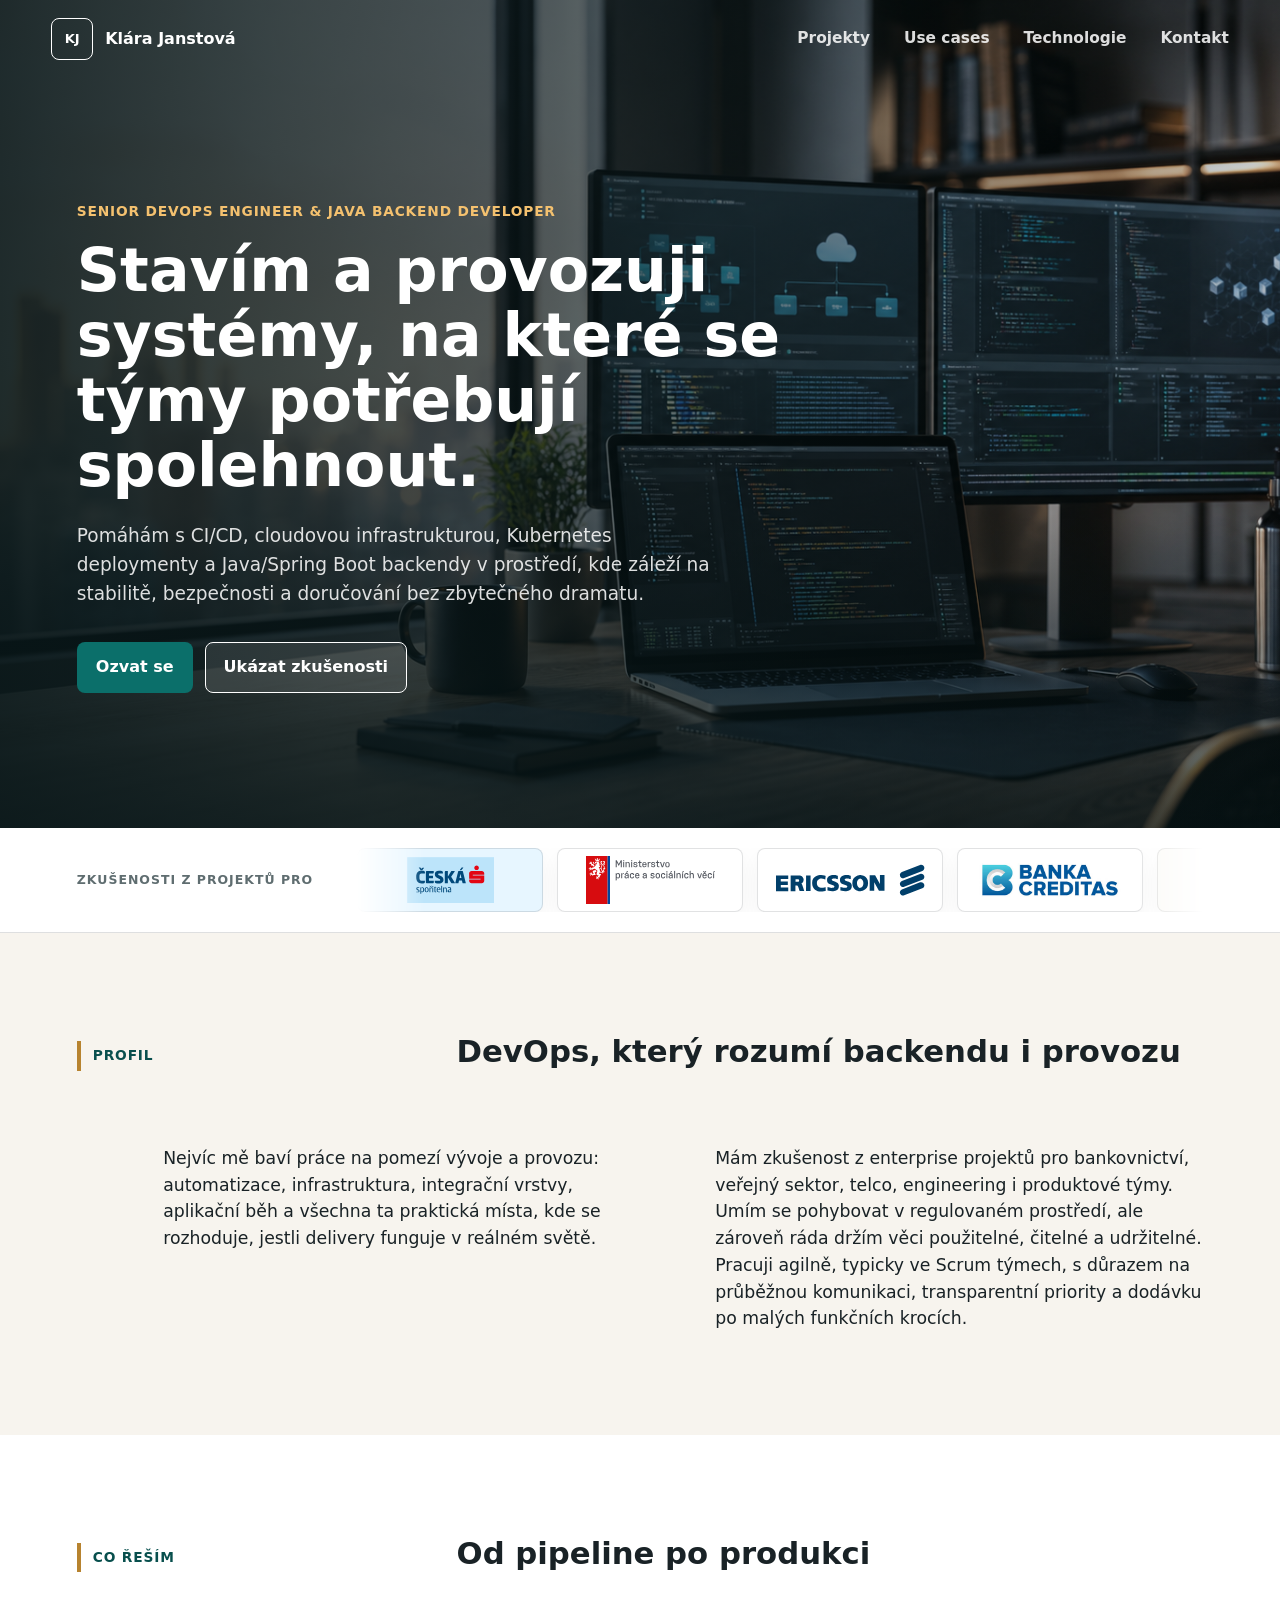
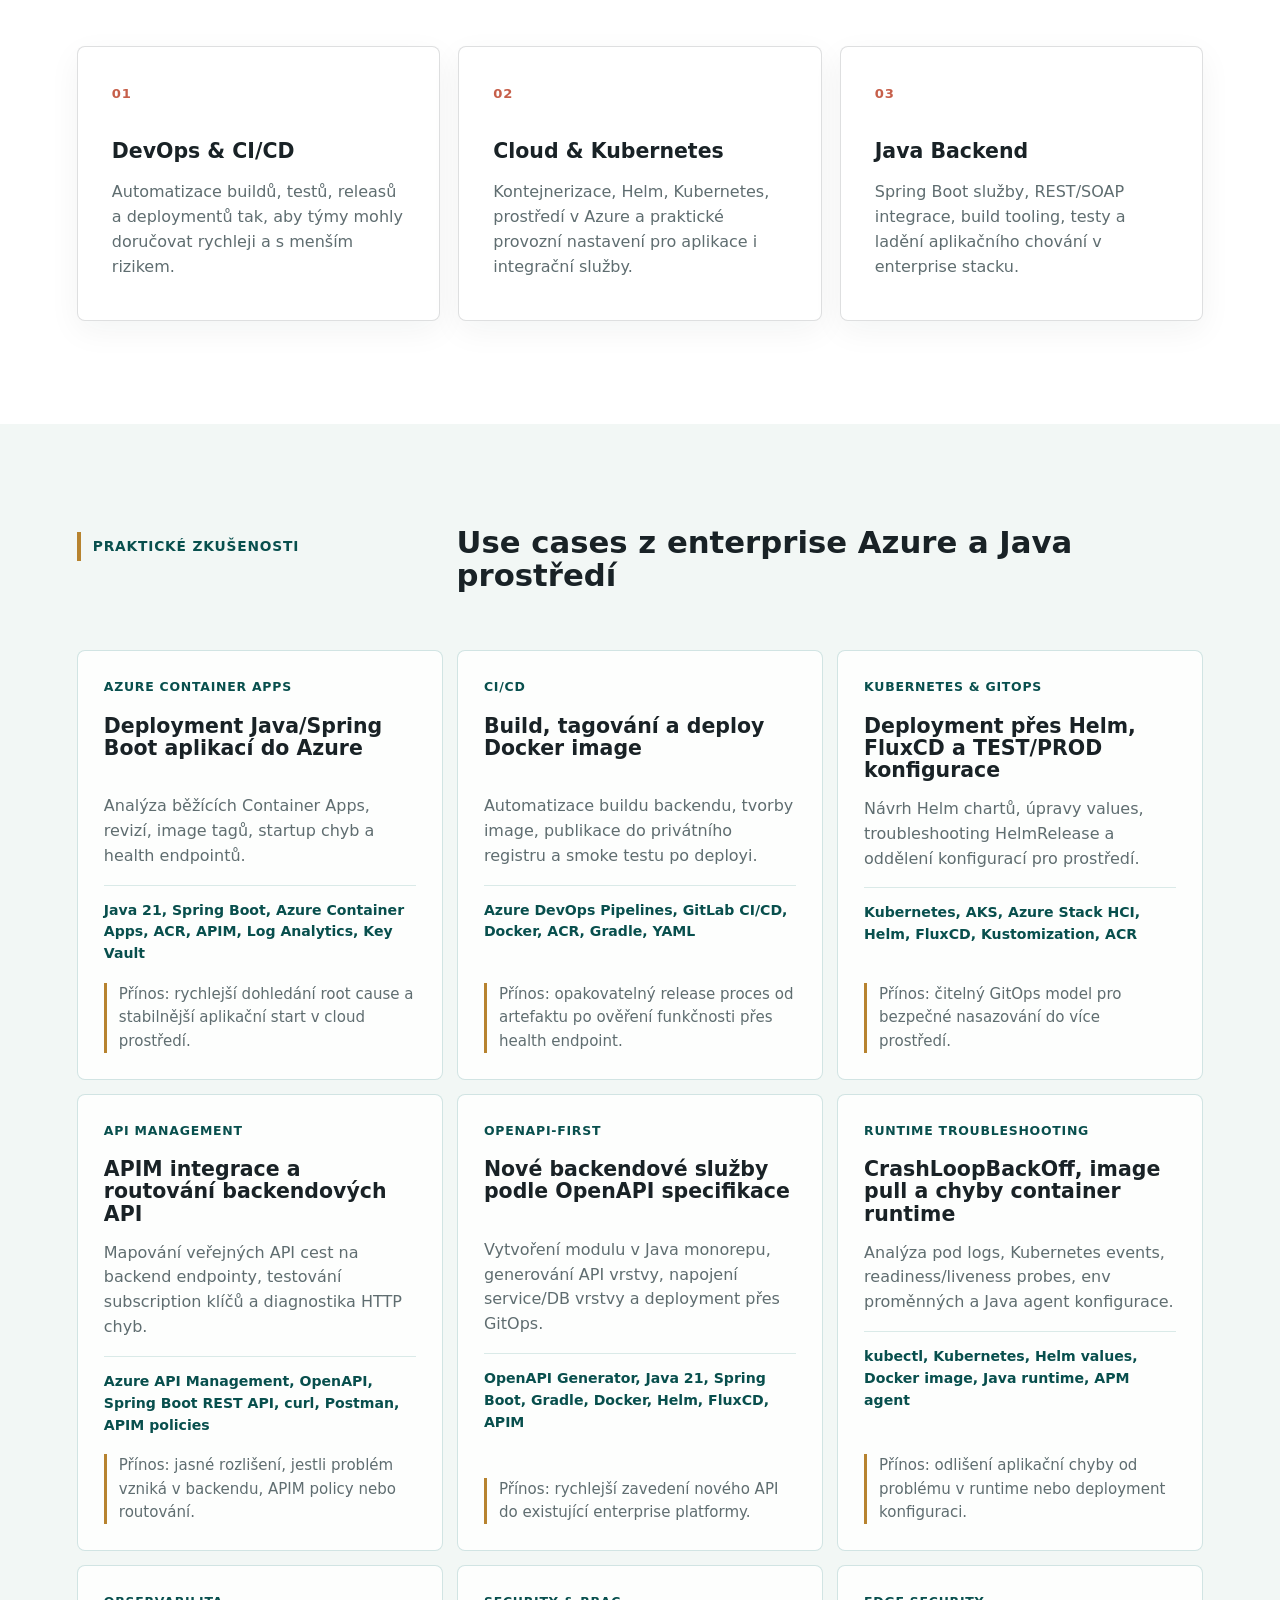
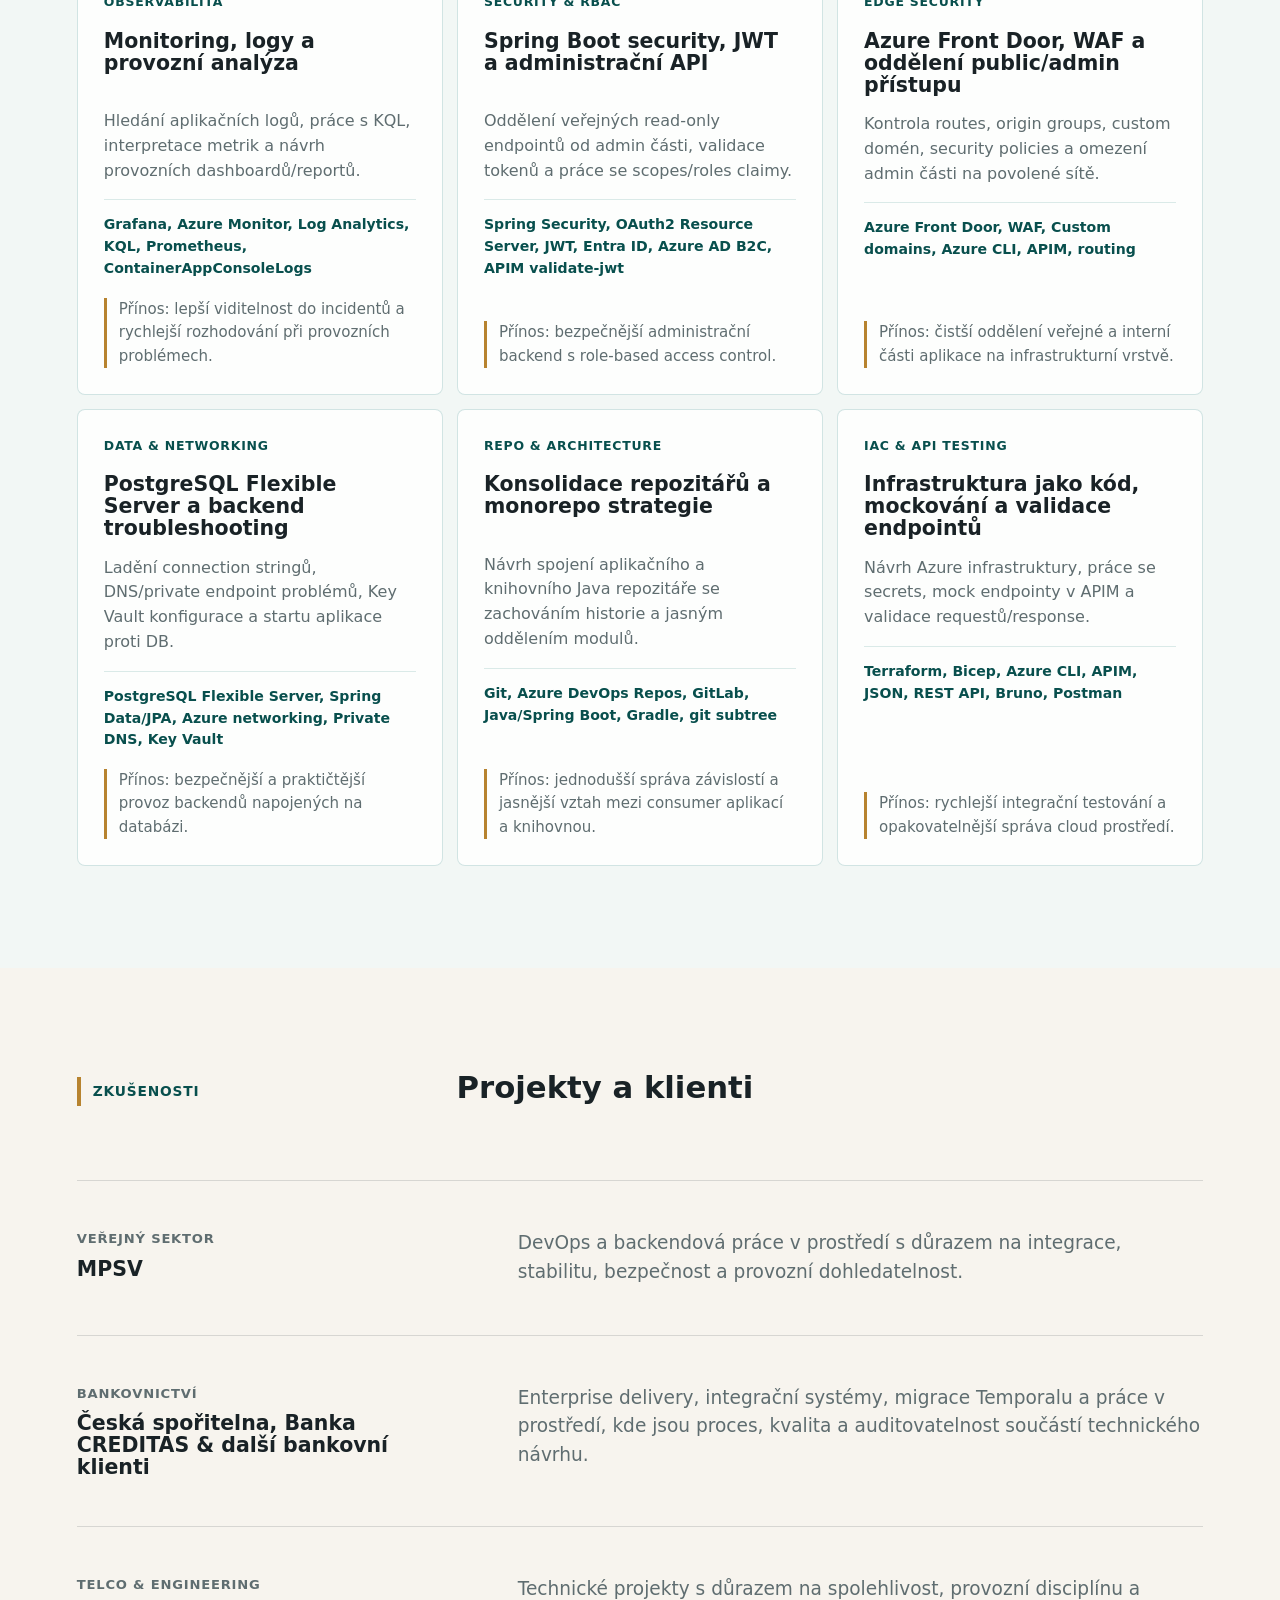
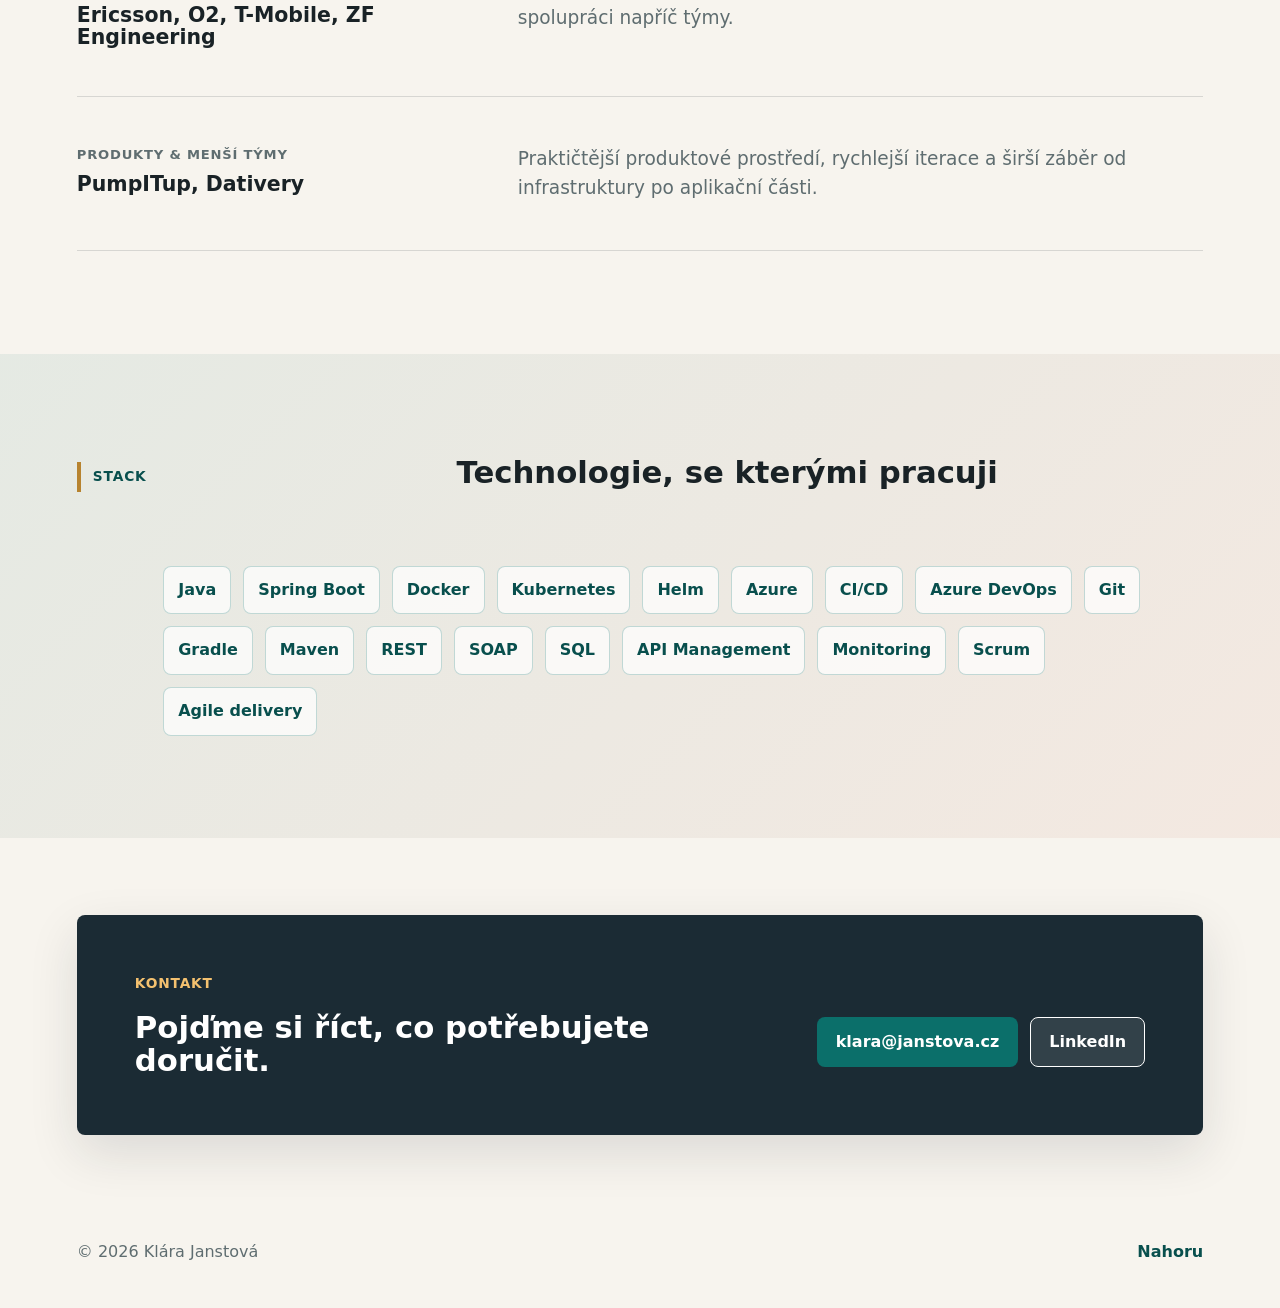
==== commit 29e88007: "Expand enterprise use cases" ====
--- a/index.html
+++ b/index.html
@@ -163,57 +163,93 @@
 
       <section class="section use-cases" id="use-cases" aria-labelledby="use-cases-title">
         <div class="section-heading">
-          <p class="eyebrow">Use cases</p>
-          <h2 id="use-cases-title">Konkrétní situace, ve kterých umím pomoct</h2>
+          <p class="eyebrow">Praktické zkušenosti</p>
+          <h2 id="use-cases-title">Use cases z enterprise Azure a Java prostředí</h2>
         </div>
         <div class="case-grid">
           <article class="case-card">
-            <p class="case-meta">Cloud & delivery</p>
-            <h3>Stabilizace deploymentů v Kubernetes</h3>
-            <p>
-              Nastavení prostředí, Helm chartů, CI/CD pipeline a release procesu tak, aby aplikace šly
-              nasazovat opakovatelně, dohledatelně a bez ručního chaosu.
-            </p>
-          </article>
-          <article class="case-card">
-            <p class="case-meta">Integrace</p>
-            <h3>Java/Spring Boot služby napojené na enterprise systémy</h3>
-            <p>
-              REST/SOAP integrace, build tooling, testy, ladění chyb a provozní detaily, které rozhodují,
-              jestli služba funguje i mimo lokální vývoj.
-            </p>
-          </article>
-          <article class="case-card">
-            <p class="case-meta">Platform engineering</p>
-            <h3>API gateway, Azure a provozní nastavení</h3>
-            <p>
-              Práce s API managementem, routováním, konfigurací prostředí a napojením aplikací na
-              platformní služby v regulovaném enterprise kontextu.
-            </p>
-          </article>
-          <article class="case-card">
-            <p class="case-meta">Workflow orchestration</p>
-            <h3>Migrace a provoz Temporalu</h3>
-            <p>
-              Přesun workflow orchestration komponent, sladění aplikačního kódu, prostředí a releasů tak,
-              aby migrace proběhla řízeně a týmy se mohly spolehnout na běh workflow.
-            </p>
-          </article>
-          <article class="case-card">
-            <p class="case-meta">Security & auth</p>
-            <h3>Ladění autentizace a integračních chyb</h3>
-            <p>
-              Analýza 401/authorization problémů, JWT/OIDC claimů, aplikačních logů a chování služeb mezi
-              backendem, gatewayí a provozním prostředím.
-            </p>
-          </article>
-          <article class="case-card">
-            <p class="case-meta">Team delivery</p>
-            <h3>Agilní spolupráce v technickém týmu</h3>
-            <p>
-              Práce ve Scrum týmech, domlouvání priorit, rozpad technických úkolů a průběžná komunikace
-              mezi vývojem, DevOps, analytiky a stakeholdery.
-            </p>
+            <p class="case-meta">Azure Container Apps</p>
+            <h3>Deployment Java/Spring Boot aplikací do Azure</h3>
+            <p>Analýza běžících Container Apps, revizí, image tagů, startup chyb a health endpointů.</p>
+            <p class="case-stack">Java 21, Spring Boot, Azure Container Apps, ACR, APIM, Log Analytics, Key Vault</p>
+            <p class="case-result">Přínos: rychlejší dohledání root cause a stabilnější aplikační start v cloud prostředí.</p>
+          </article>
+          <article class="case-card">
+            <p class="case-meta">CI/CD</p>
+            <h3>Build, tagování a deploy Docker image</h3>
+            <p>Automatizace buildu backendu, tvorby image, publikace do privátního registru a smoke testu po deployi.</p>
+            <p class="case-stack">Azure DevOps Pipelines, GitLab CI/CD, Docker, ACR, Gradle, YAML</p>
+            <p class="case-result">Přínos: opakovatelný release proces od artefaktu po ověření funkčnosti přes health endpoint.</p>
+          </article>
+          <article class="case-card">
+            <p class="case-meta">Kubernetes & GitOps</p>
+            <h3>Deployment přes Helm, FluxCD a TEST/PROD konfigurace</h3>
+            <p>Návrh Helm chartů, úpravy values, troubleshooting HelmRelease a oddělení konfigurací pro prostředí.</p>
+            <p class="case-stack">Kubernetes, AKS, Azure Stack HCI, Helm, FluxCD, Kustomization, ACR</p>
+            <p class="case-result">Přínos: čitelný GitOps model pro bezpečné nasazování do více prostředí.</p>
+          </article>
+          <article class="case-card">
+            <p class="case-meta">API Management</p>
+            <h3>APIM integrace a routování backendových API</h3>
+            <p>Mapování veřejných API cest na backend endpointy, testování subscription klíčů a diagnostika HTTP chyb.</p>
+            <p class="case-stack">Azure API Management, OpenAPI, Spring Boot REST API, curl, Postman, APIM policies</p>
+            <p class="case-result">Přínos: jasné rozlišení, jestli problém vzniká v backendu, APIM policy nebo routování.</p>
+          </article>
+          <article class="case-card">
+            <p class="case-meta">OpenAPI-first</p>
+            <h3>Nové backendové služby podle OpenAPI specifikace</h3>
+            <p>Vytvoření modulu v Java monorepu, generování API vrstvy, napojení service/DB vrstvy a deployment přes GitOps.</p>
+            <p class="case-stack">OpenAPI Generator, Java 21, Spring Boot, Gradle, Docker, Helm, FluxCD, APIM</p>
+            <p class="case-result">Přínos: rychlejší zavedení nového API do existující enterprise platformy.</p>
+          </article>
+          <article class="case-card">
+            <p class="case-meta">Runtime troubleshooting</p>
+            <h3>CrashLoopBackOff, image pull a chyby container runtime</h3>
+            <p>Analýza pod logs, Kubernetes events, readiness/liveness probes, env proměnných a Java agent konfigurace.</p>
+            <p class="case-stack">kubectl, Kubernetes, Helm values, Docker image, Java runtime, APM agent</p>
+            <p class="case-result">Přínos: odlišení aplikační chyby od problému v runtime nebo deployment konfiguraci.</p>
+          </article>
+          <article class="case-card">
+            <p class="case-meta">Observabilita</p>
+            <h3>Monitoring, logy a provozní analýza</h3>
+            <p>Hledání aplikačních logů, práce s KQL, interpretace metrik a návrh provozních dashboardů/reportů.</p>
+            <p class="case-stack">Grafana, Azure Monitor, Log Analytics, KQL, Prometheus, ContainerAppConsoleLogs</p>
+            <p class="case-result">Přínos: lepší viditelnost do incidentů a rychlejší rozhodování při provozních problémech.</p>
+          </article>
+          <article class="case-card">
+            <p class="case-meta">Security & RBAC</p>
+            <h3>Spring Boot security, JWT a administrační API</h3>
+            <p>Oddělení veřejných read-only endpointů od admin části, validace tokenů a práce se scopes/roles claimy.</p>
+            <p class="case-stack">Spring Security, OAuth2 Resource Server, JWT, Entra ID, Azure AD B2C, APIM validate-jwt</p>
+            <p class="case-result">Přínos: bezpečnější administrační backend s role-based access control.</p>
+          </article>
+          <article class="case-card">
+            <p class="case-meta">Edge security</p>
+            <h3>Azure Front Door, WAF a oddělení public/admin přístupu</h3>
+            <p>Kontrola routes, origin groups, custom domén, security policies a omezení admin části na povolené sítě.</p>
+            <p class="case-stack">Azure Front Door, WAF, Custom domains, Azure CLI, APIM, routing</p>
+            <p class="case-result">Přínos: čistší oddělení veřejné a interní části aplikace na infrastrukturní vrstvě.</p>
+          </article>
+          <article class="case-card">
+            <p class="case-meta">Data & networking</p>
+            <h3>PostgreSQL Flexible Server a backend troubleshooting</h3>
+            <p>Ladění connection stringů, DNS/private endpoint problémů, Key Vault konfigurace a startu aplikace proti DB.</p>
+            <p class="case-stack">PostgreSQL Flexible Server, Spring Data/JPA, Azure networking, Private DNS, Key Vault</p>
+            <p class="case-result">Přínos: bezpečnější a praktičtější provoz backendů napojených na databázi.</p>
+          </article>
+          <article class="case-card">
+            <p class="case-meta">Repo & architecture</p>
+            <h3>Konsolidace repozitářů a monorepo strategie</h3>
+            <p>Návrh spojení aplikačního a knihovního Java repozitáře se zachováním historie a jasným oddělením modulů.</p>
+            <p class="case-stack">Git, Azure DevOps Repos, GitLab, Java/Spring Boot, Gradle, git subtree</p>
+            <p class="case-result">Přínos: jednodušší správa závislostí a jasnější vztah mezi consumer aplikací a knihovnou.</p>
+          </article>
+          <article class="case-card">
+            <p class="case-meta">IaC & API testing</p>
+            <h3>Infrastruktura jako kód, mockování a validace endpointů</h3>
+            <p>Návrh Azure infrastruktury, práce se secrets, mock endpointy v APIM a validace requestů/response.</p>
+            <p class="case-stack">Terraform, Bicep, Azure CLI, APIM, JSON, REST API, Bruno, Postman</p>
+            <p class="case-result">Přínos: rychlejší integrační testování a opakovatelnější správa cloud prostředí.</p>
           </article>
         </div>
       </section>
--- a/styles.css
+++ b/styles.css
@@ -492,14 +492,16 @@
 .case-grid {
   display: grid;
   grid-template-columns: repeat(3, minmax(0, 1fr));
-  gap: 16px;
+  gap: 14px;
 }
 
 .case-card {
-  min-height: 245px;
+  min-height: 310px;
+  display: flex;
+  flex-direction: column;
   border: 1px solid rgba(11, 111, 106, 0.18);
   border-radius: 8px;
-  padding: clamp(20px, 2.6vw, 30px);
+  padding: clamp(18px, 2.2vw, 26px);
   background: rgba(255, 255, 255, 0.82);
 }
 
@@ -513,8 +515,32 @@
 }
 
 .case-card p:last-child {
+  margin: auto 0 0;
+  color: var(--muted);
+}
+
+.case-card h3 {
+  min-height: 3.1em;
+}
+
+.case-card > p:not(.case-meta):not(.case-stack):not(.case-result) {
   margin: 16px 0 0;
   color: var(--muted);
+}
+
+.case-stack {
+  margin: 16px 0 18px;
+  border-top: 1px solid rgba(11, 111, 106, 0.14);
+  padding-top: 14px;
+  color: var(--teal-dark);
+  font-size: 0.88rem;
+  font-weight: 760;
+}
+
+.case-result {
+  border-left: 3px solid var(--gold);
+  padding-left: 12px;
+  font-size: 0.94rem;
 }
 
 .work-list {
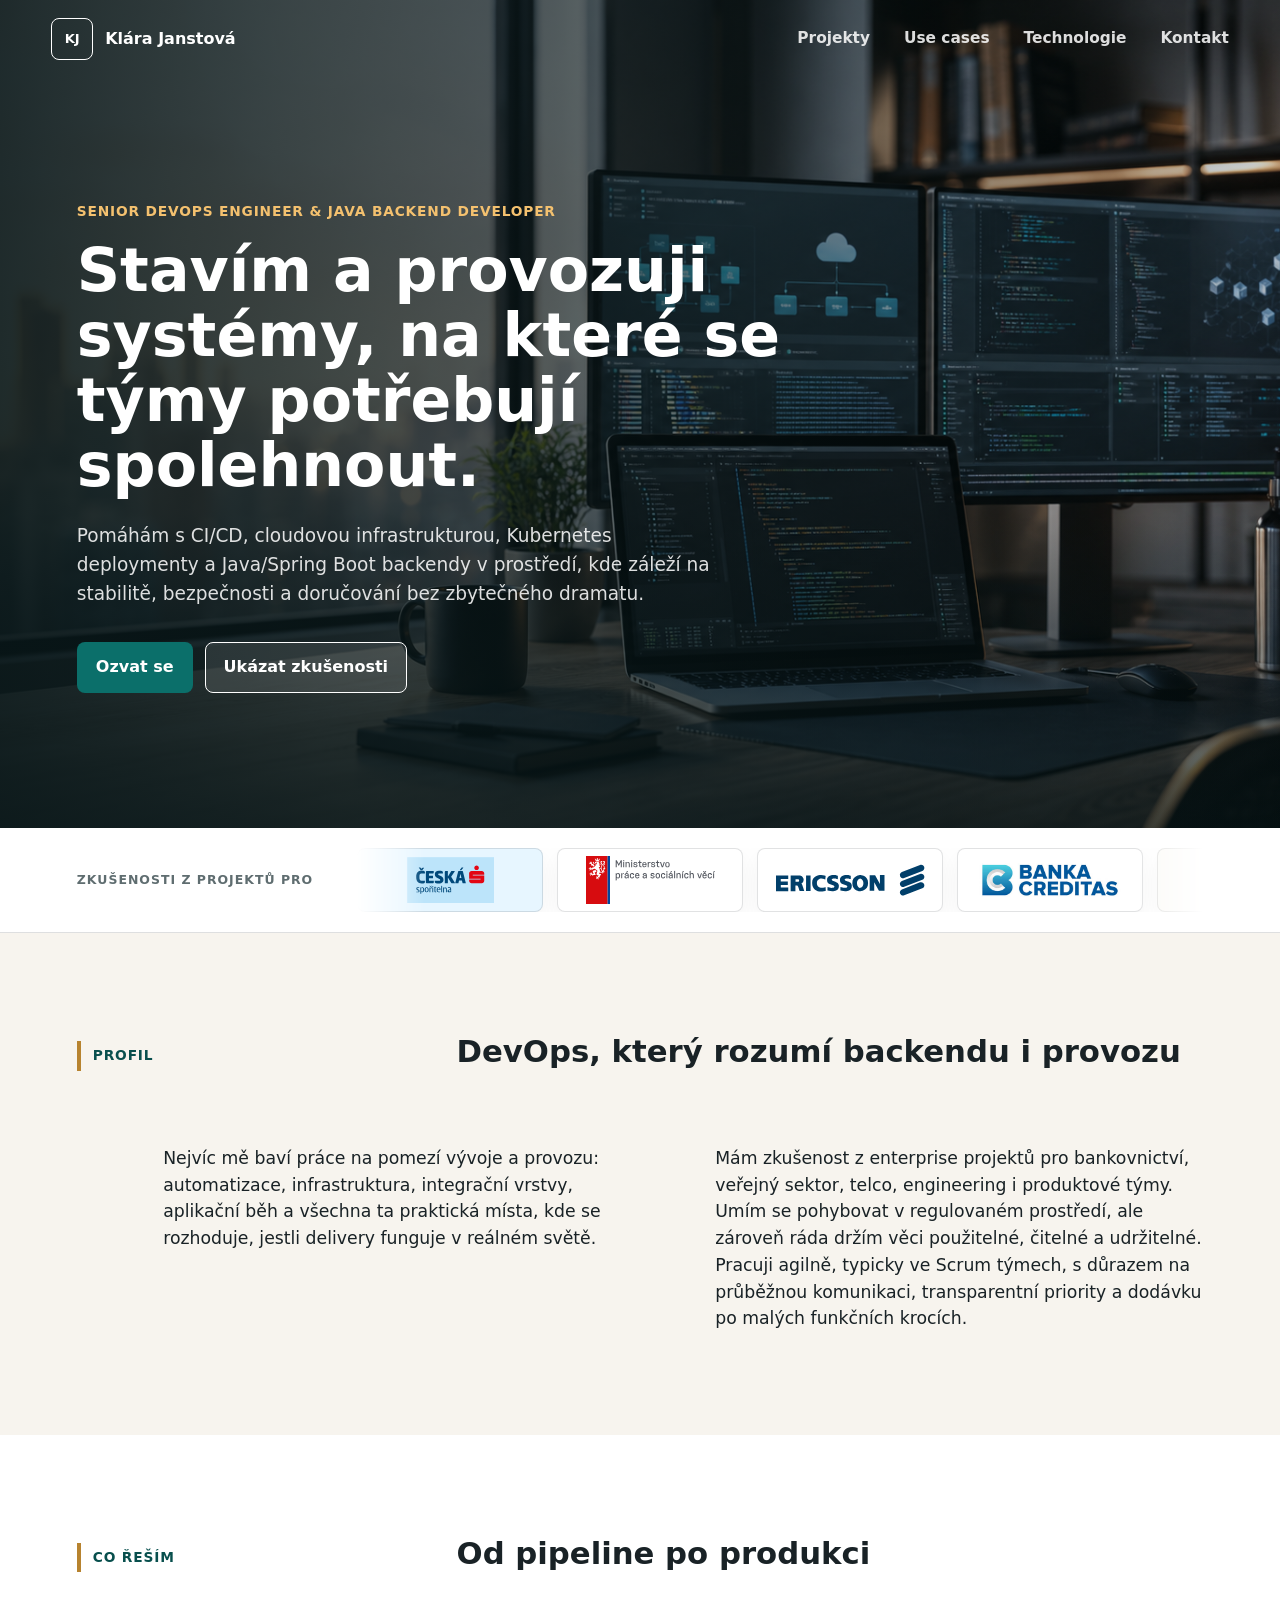
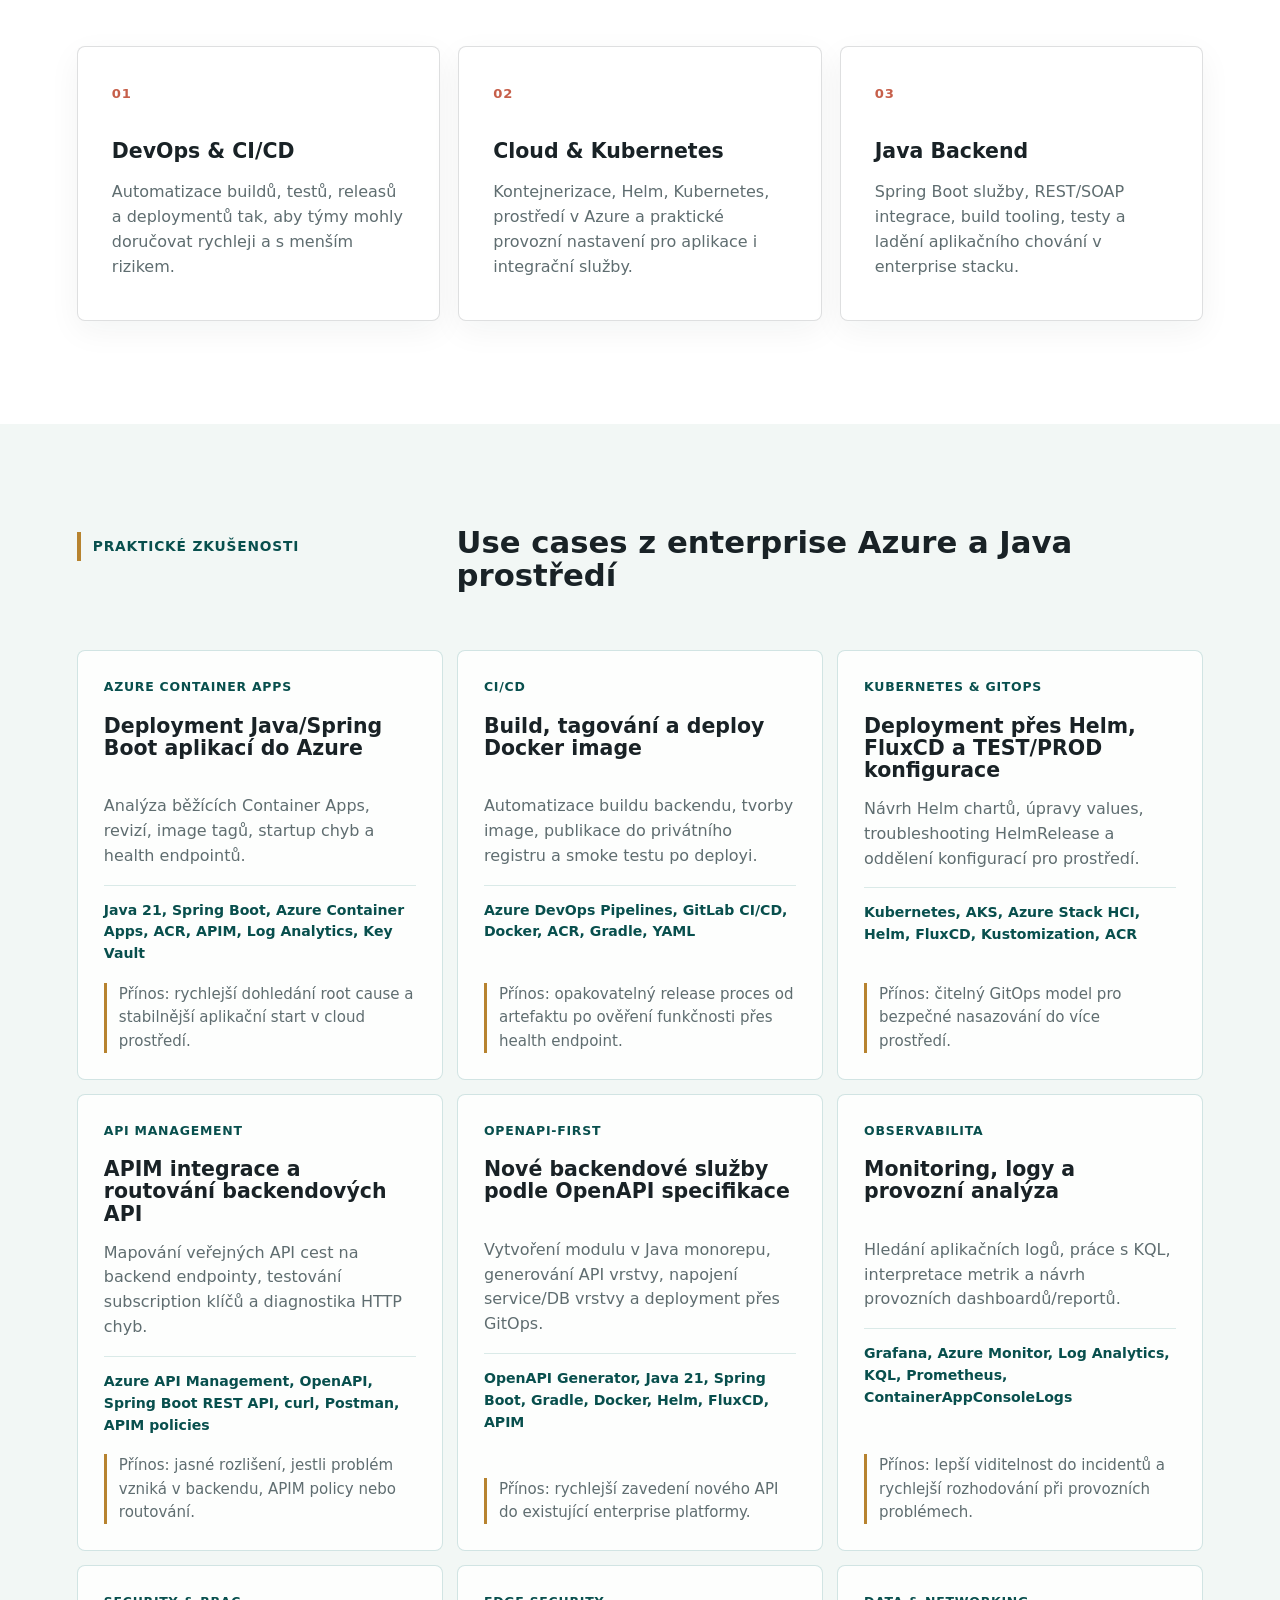
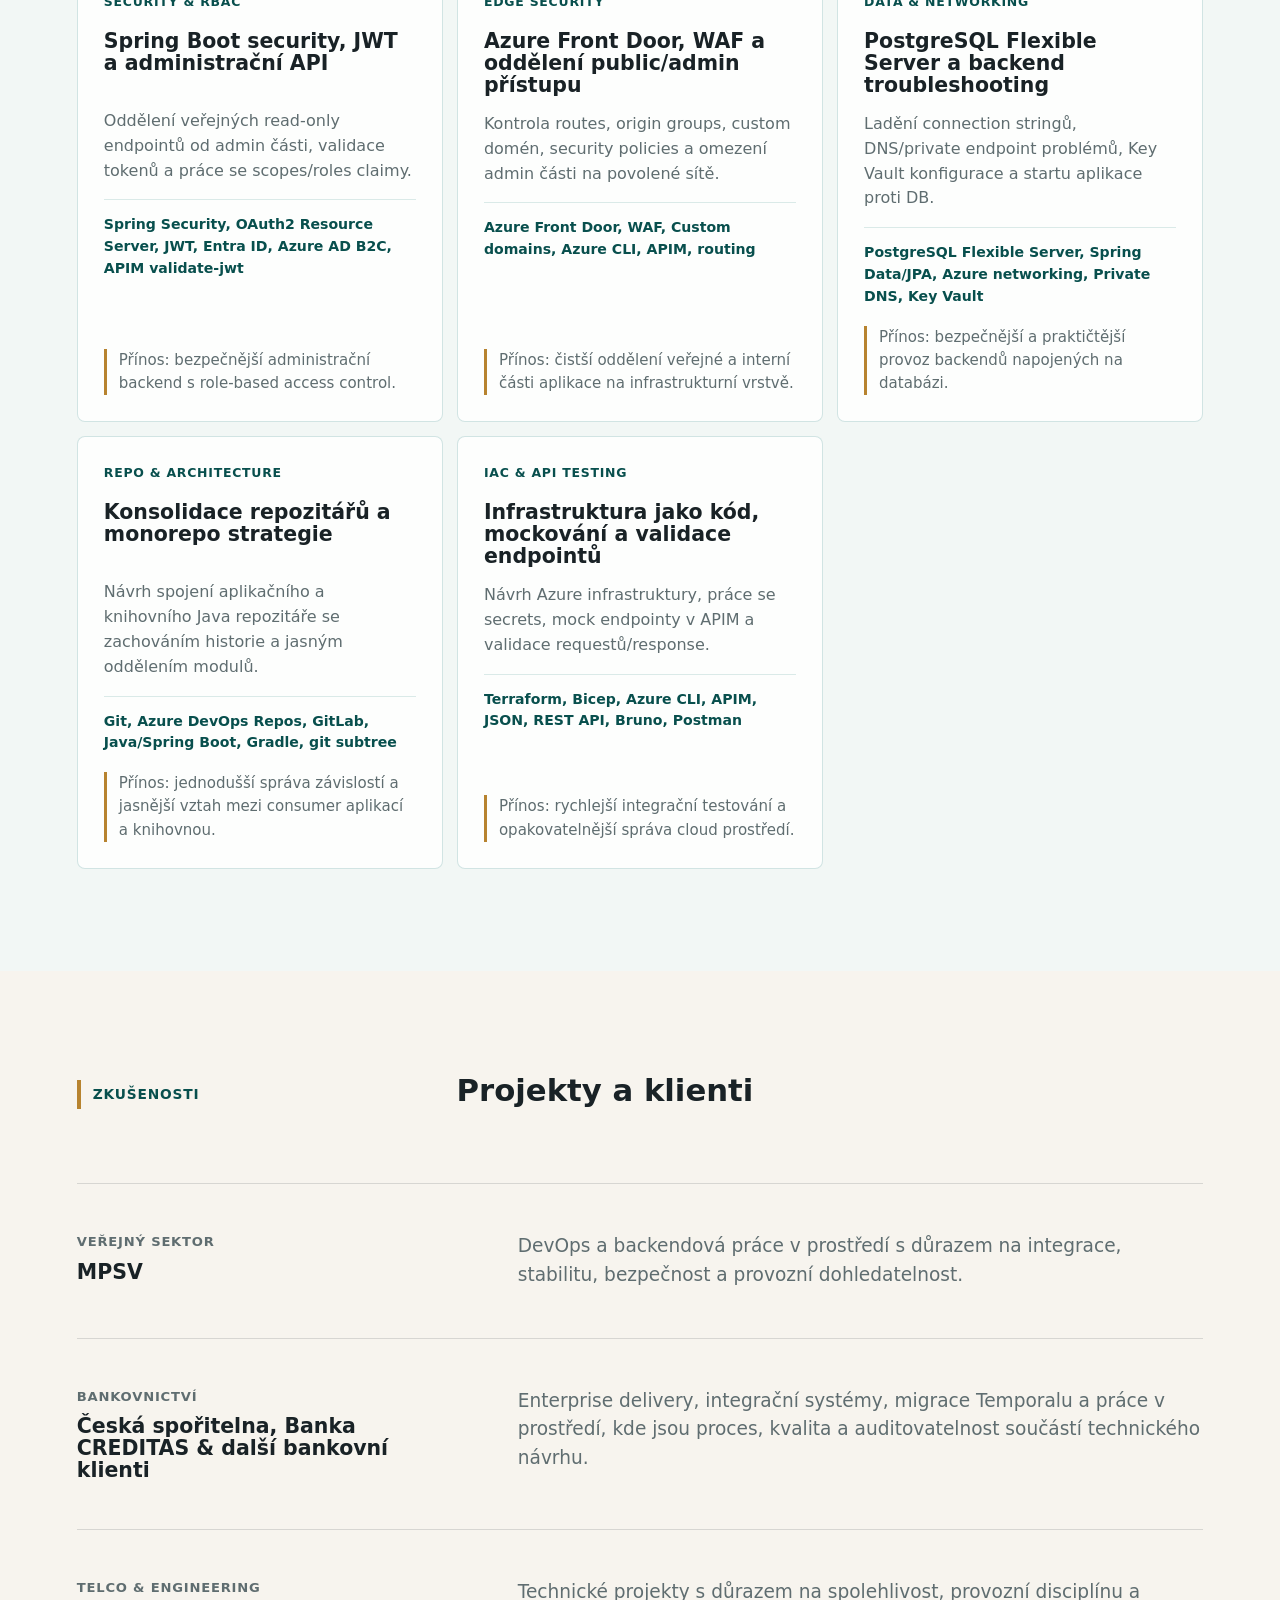
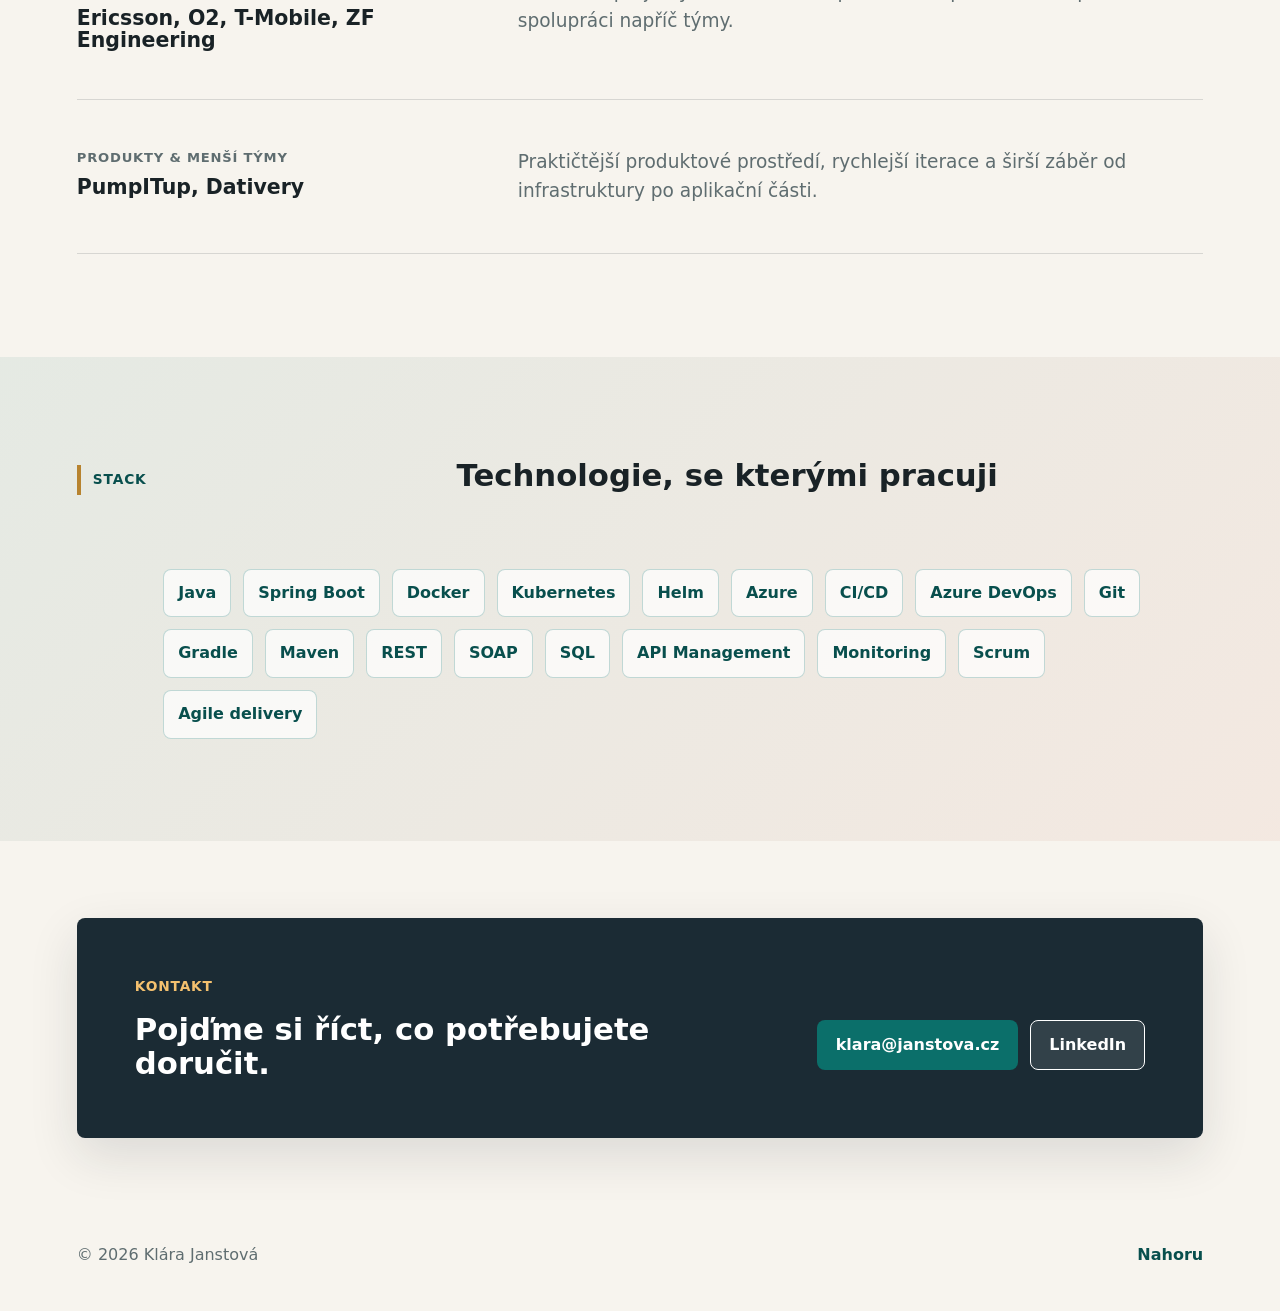
==== commit b48de1dc: "Remove runtime troubleshooting use case" ====
--- a/index.html
+++ b/index.html
@@ -203,13 +203,6 @@
             <p class="case-result">Přínos: rychlejší zavedení nového API do existující enterprise platformy.</p>
           </article>
           <article class="case-card">
-            <p class="case-meta">Runtime troubleshooting</p>
-            <h3>CrashLoopBackOff, image pull a chyby container runtime</h3>
-            <p>Analýza pod logs, Kubernetes events, readiness/liveness probes, env proměnných a Java agent konfigurace.</p>
-            <p class="case-stack">kubectl, Kubernetes, Helm values, Docker image, Java runtime, APM agent</p>
-            <p class="case-result">Přínos: odlišení aplikační chyby od problému v runtime nebo deployment konfiguraci.</p>
-          </article>
-          <article class="case-card">
             <p class="case-meta">Observabilita</p>
             <h3>Monitoring, logy a provozní analýza</h3>
             <p>Hledání aplikačních logů, práce s KQL, interpretace metrik a návrh provozních dashboardů/reportů.</p>
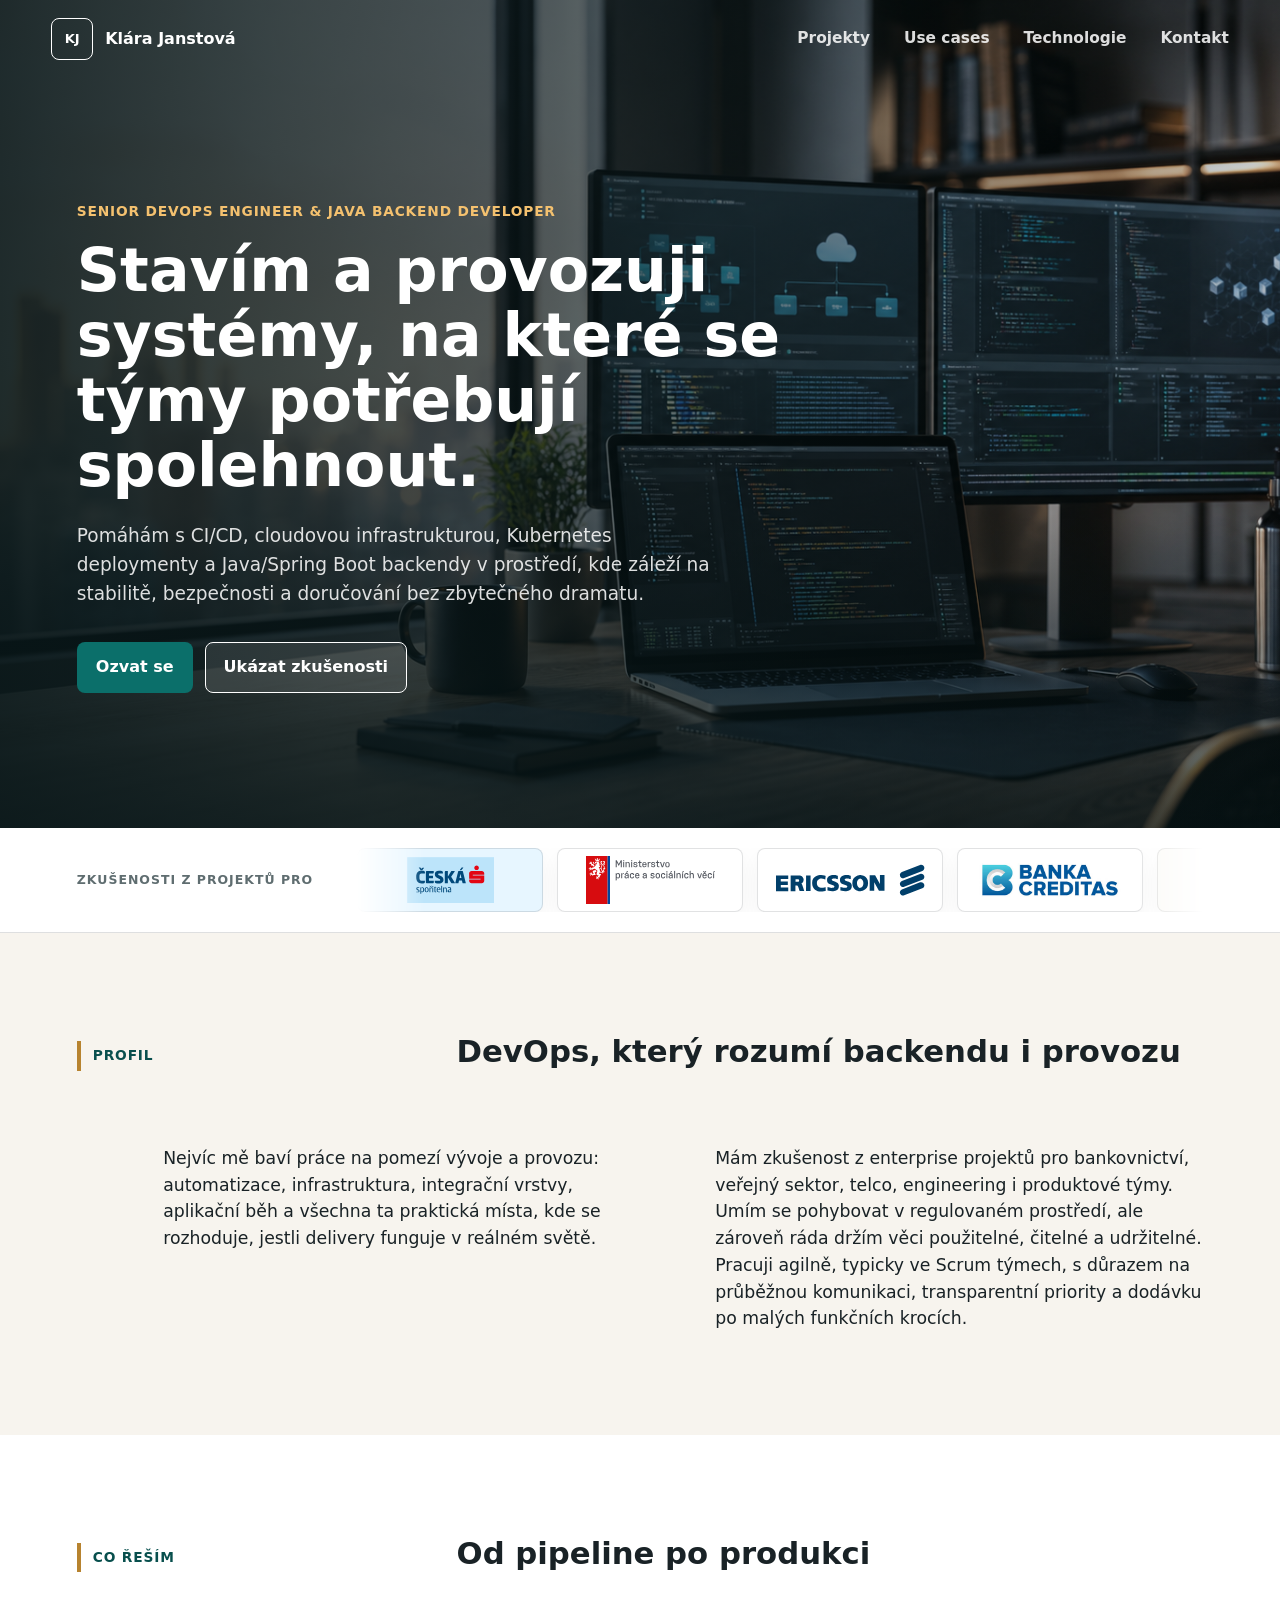
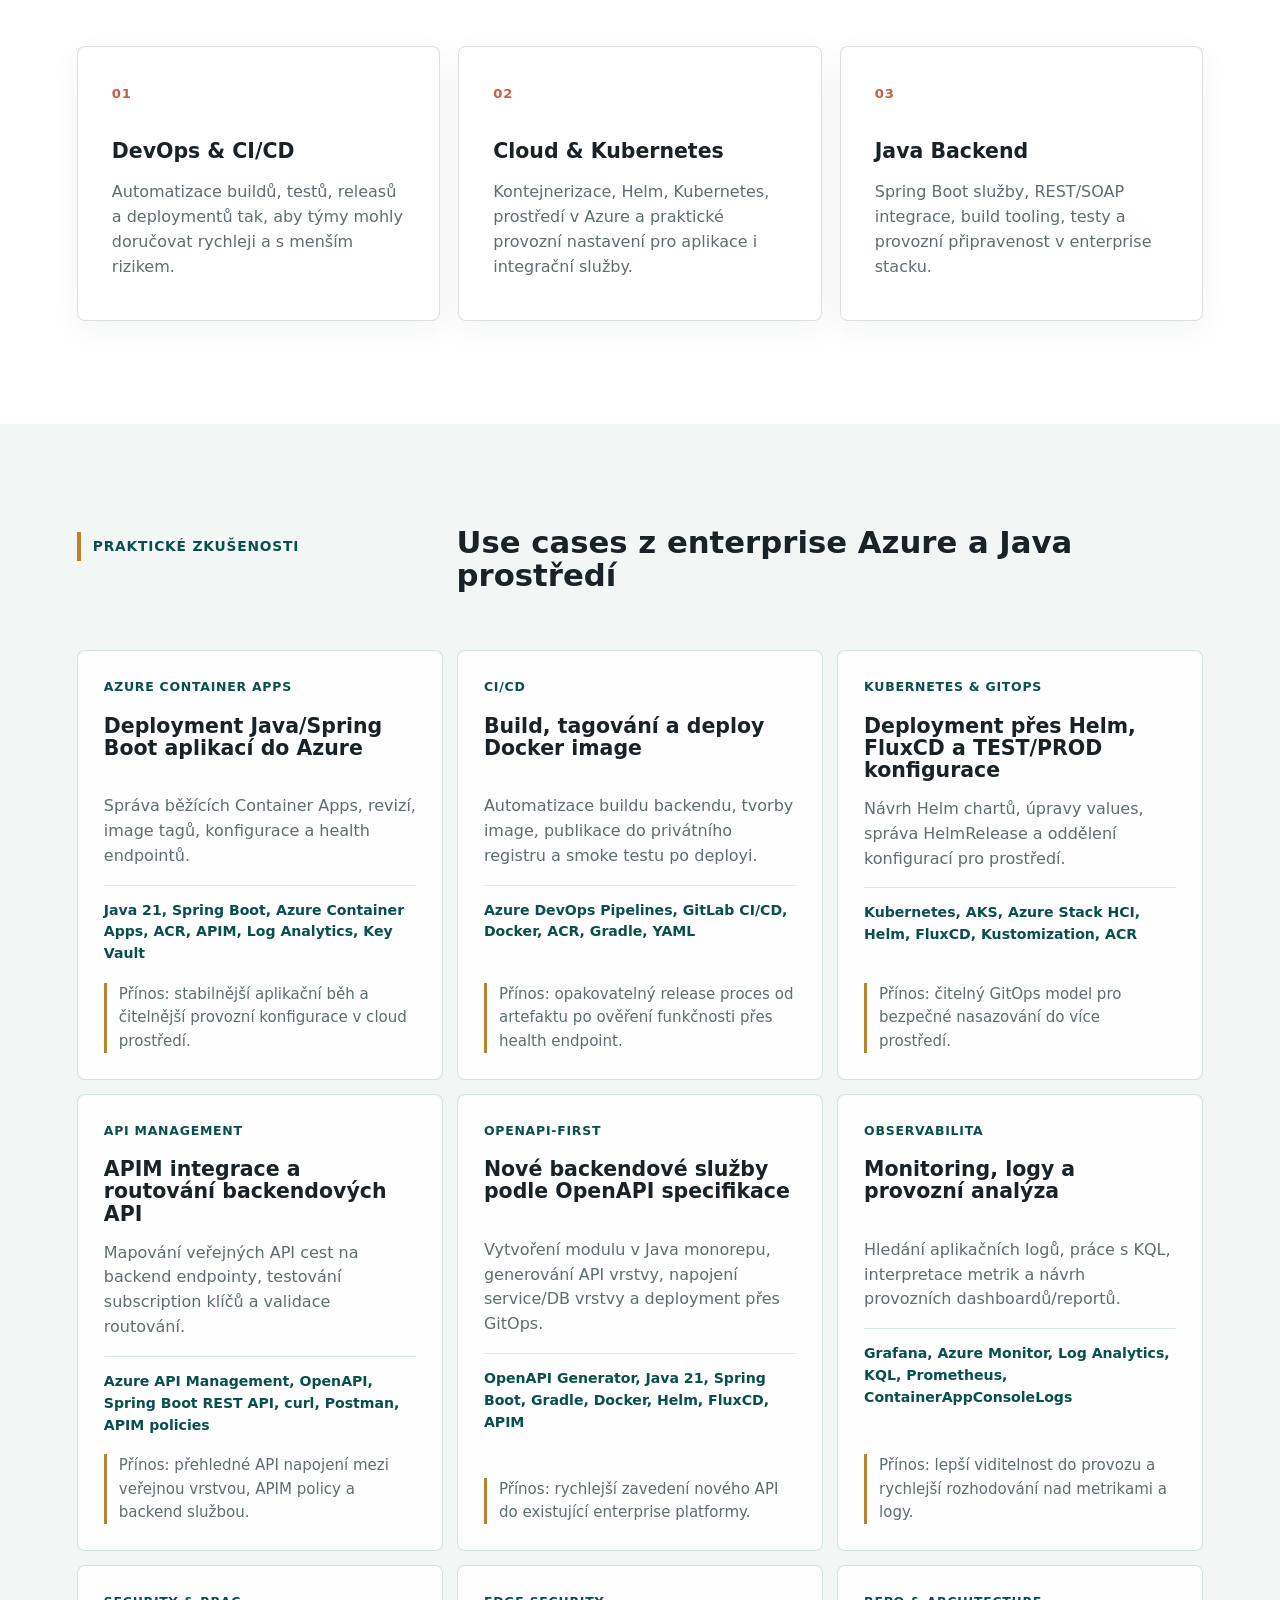
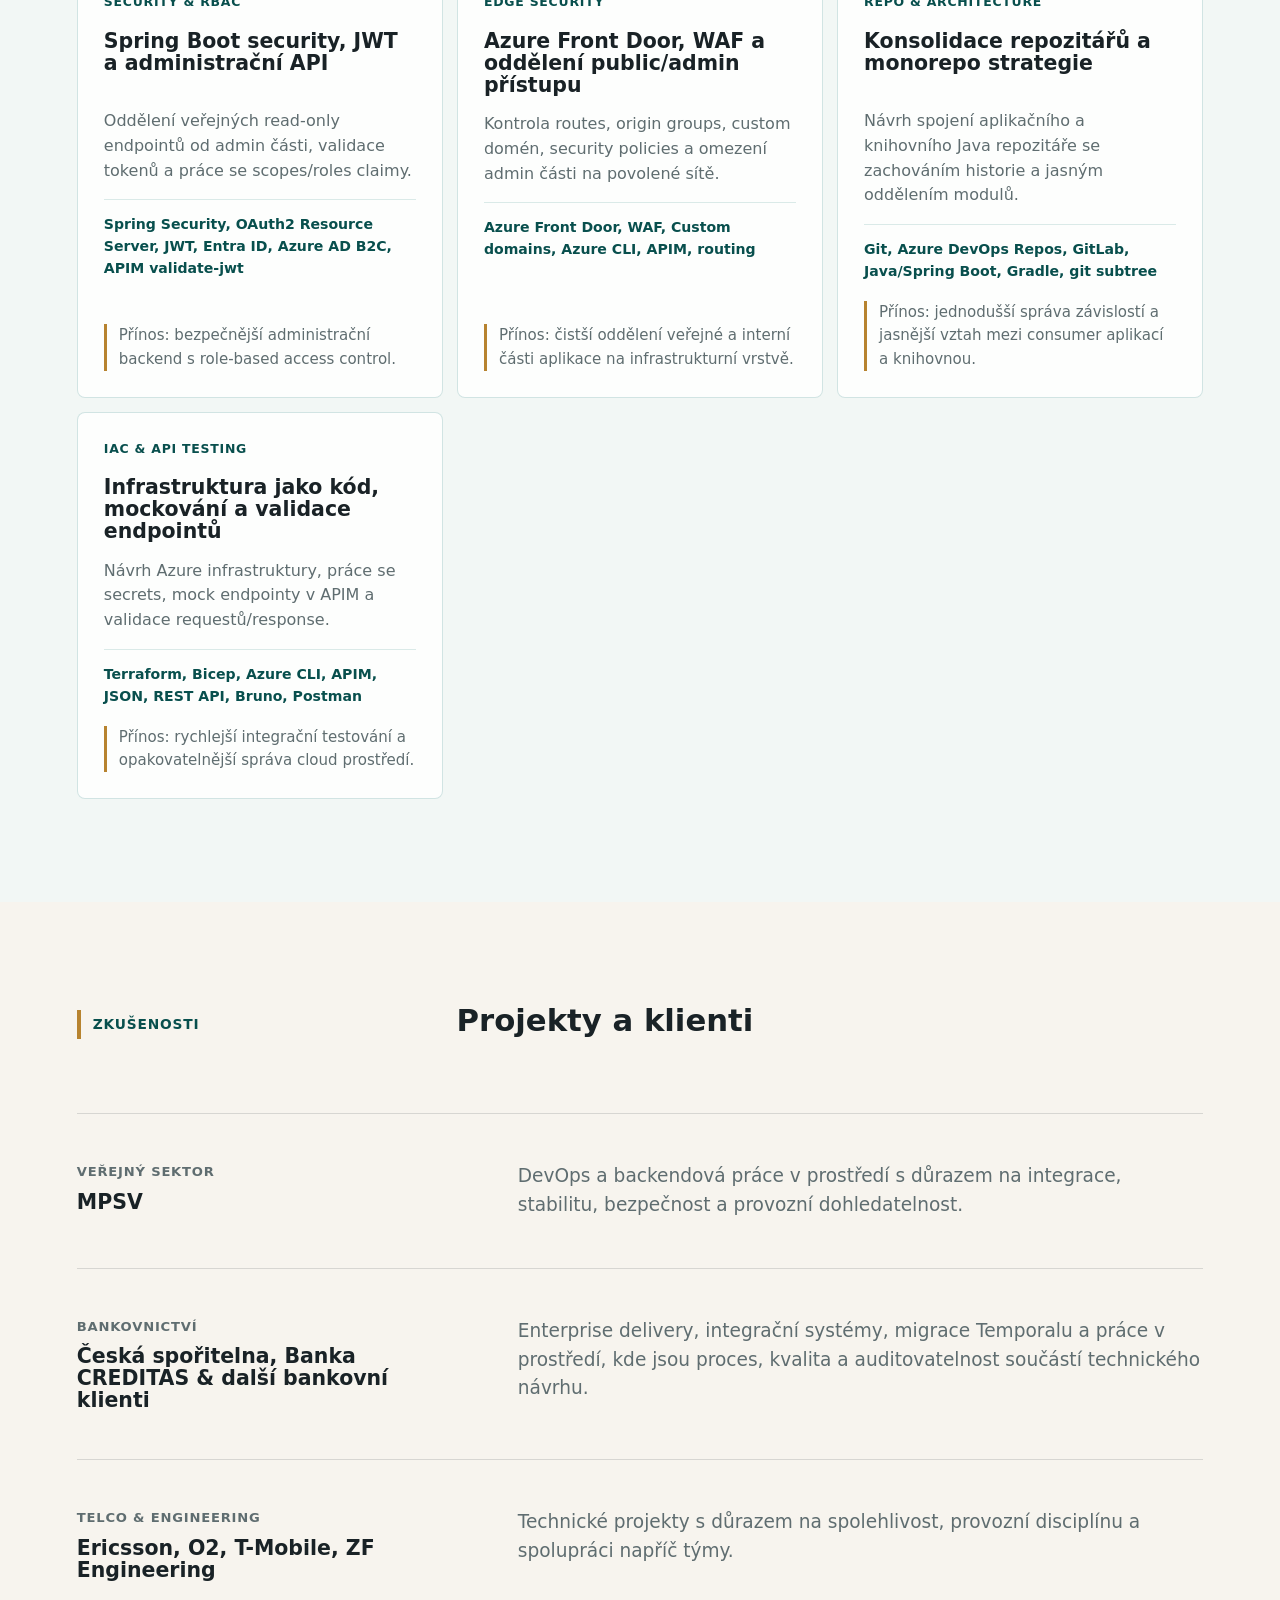
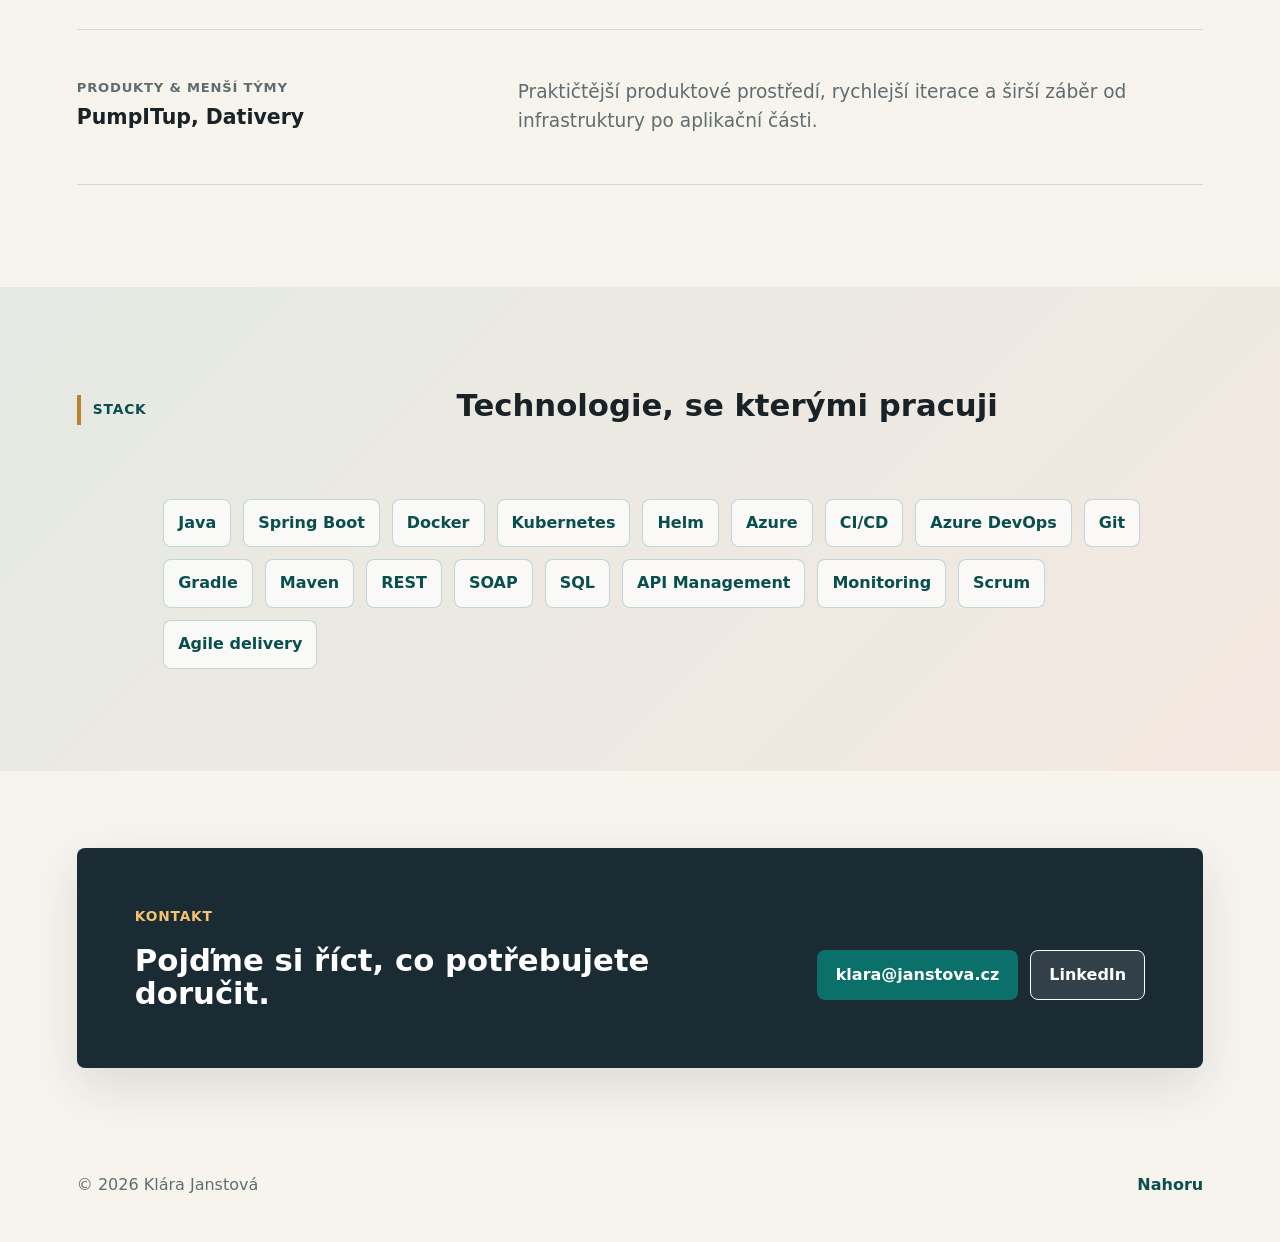
==== commit a0149662: "Refine use case wording" ====
--- a/index.html
+++ b/index.html
@@ -156,7 +156,7 @@
           <article class="service-card">
             <span class="service-icon">03</span>
             <h3>Java Backend</h3>
-            <p>Spring Boot služby, REST/SOAP integrace, build tooling, testy a ladění aplikačního chování v enterprise stacku.</p>
+            <p>Spring Boot služby, REST/SOAP integrace, build tooling, testy a provozní připravenost v enterprise stacku.</p>
           </article>
         </div>
       </section>
@@ -170,9 +170,9 @@
           <article class="case-card">
             <p class="case-meta">Azure Container Apps</p>
             <h3>Deployment Java/Spring Boot aplikací do Azure</h3>
-            <p>Analýza běžících Container Apps, revizí, image tagů, startup chyb a health endpointů.</p>
+            <p>Správa běžících Container Apps, revizí, image tagů, konfigurace a health endpointů.</p>
             <p class="case-stack">Java 21, Spring Boot, Azure Container Apps, ACR, APIM, Log Analytics, Key Vault</p>
-            <p class="case-result">Přínos: rychlejší dohledání root cause a stabilnější aplikační start v cloud prostředí.</p>
+            <p class="case-result">Přínos: stabilnější aplikační běh a čitelnější provozní konfigurace v cloud prostředí.</p>
           </article>
           <article class="case-card">
             <p class="case-meta">CI/CD</p>
@@ -184,16 +184,16 @@
           <article class="case-card">
             <p class="case-meta">Kubernetes & GitOps</p>
             <h3>Deployment přes Helm, FluxCD a TEST/PROD konfigurace</h3>
-            <p>Návrh Helm chartů, úpravy values, troubleshooting HelmRelease a oddělení konfigurací pro prostředí.</p>
+            <p>Návrh Helm chartů, úpravy values, správa HelmRelease a oddělení konfigurací pro prostředí.</p>
             <p class="case-stack">Kubernetes, AKS, Azure Stack HCI, Helm, FluxCD, Kustomization, ACR</p>
             <p class="case-result">Přínos: čitelný GitOps model pro bezpečné nasazování do více prostředí.</p>
           </article>
           <article class="case-card">
             <p class="case-meta">API Management</p>
             <h3>APIM integrace a routování backendových API</h3>
-            <p>Mapování veřejných API cest na backend endpointy, testování subscription klíčů a diagnostika HTTP chyb.</p>
+            <p>Mapování veřejných API cest na backend endpointy, testování subscription klíčů a validace routování.</p>
             <p class="case-stack">Azure API Management, OpenAPI, Spring Boot REST API, curl, Postman, APIM policies</p>
-            <p class="case-result">Přínos: jasné rozlišení, jestli problém vzniká v backendu, APIM policy nebo routování.</p>
+            <p class="case-result">Přínos: přehledné API napojení mezi veřejnou vrstvou, APIM policy a backend službou.</p>
           </article>
           <article class="case-card">
             <p class="case-meta">OpenAPI-first</p>
@@ -207,7 +207,7 @@
             <h3>Monitoring, logy a provozní analýza</h3>
             <p>Hledání aplikačních logů, práce s KQL, interpretace metrik a návrh provozních dashboardů/reportů.</p>
             <p class="case-stack">Grafana, Azure Monitor, Log Analytics, KQL, Prometheus, ContainerAppConsoleLogs</p>
-            <p class="case-result">Přínos: lepší viditelnost do incidentů a rychlejší rozhodování při provozních problémech.</p>
+            <p class="case-result">Přínos: lepší viditelnost do provozu a rychlejší rozhodování nad metrikami a logy.</p>
           </article>
           <article class="case-card">
             <p class="case-meta">Security & RBAC</p>
@@ -222,13 +222,6 @@
             <p>Kontrola routes, origin groups, custom domén, security policies a omezení admin části na povolené sítě.</p>
             <p class="case-stack">Azure Front Door, WAF, Custom domains, Azure CLI, APIM, routing</p>
             <p class="case-result">Přínos: čistší oddělení veřejné a interní části aplikace na infrastrukturní vrstvě.</p>
-          </article>
-          <article class="case-card">
-            <p class="case-meta">Data & networking</p>
-            <h3>PostgreSQL Flexible Server a backend troubleshooting</h3>
-            <p>Ladění connection stringů, DNS/private endpoint problémů, Key Vault konfigurace a startu aplikace proti DB.</p>
-            <p class="case-stack">PostgreSQL Flexible Server, Spring Data/JPA, Azure networking, Private DNS, Key Vault</p>
-            <p class="case-result">Přínos: bezpečnější a praktičtější provoz backendů napojených na databázi.</p>
           </article>
           <article class="case-card">
             <p class="case-meta">Repo & architecture</p>
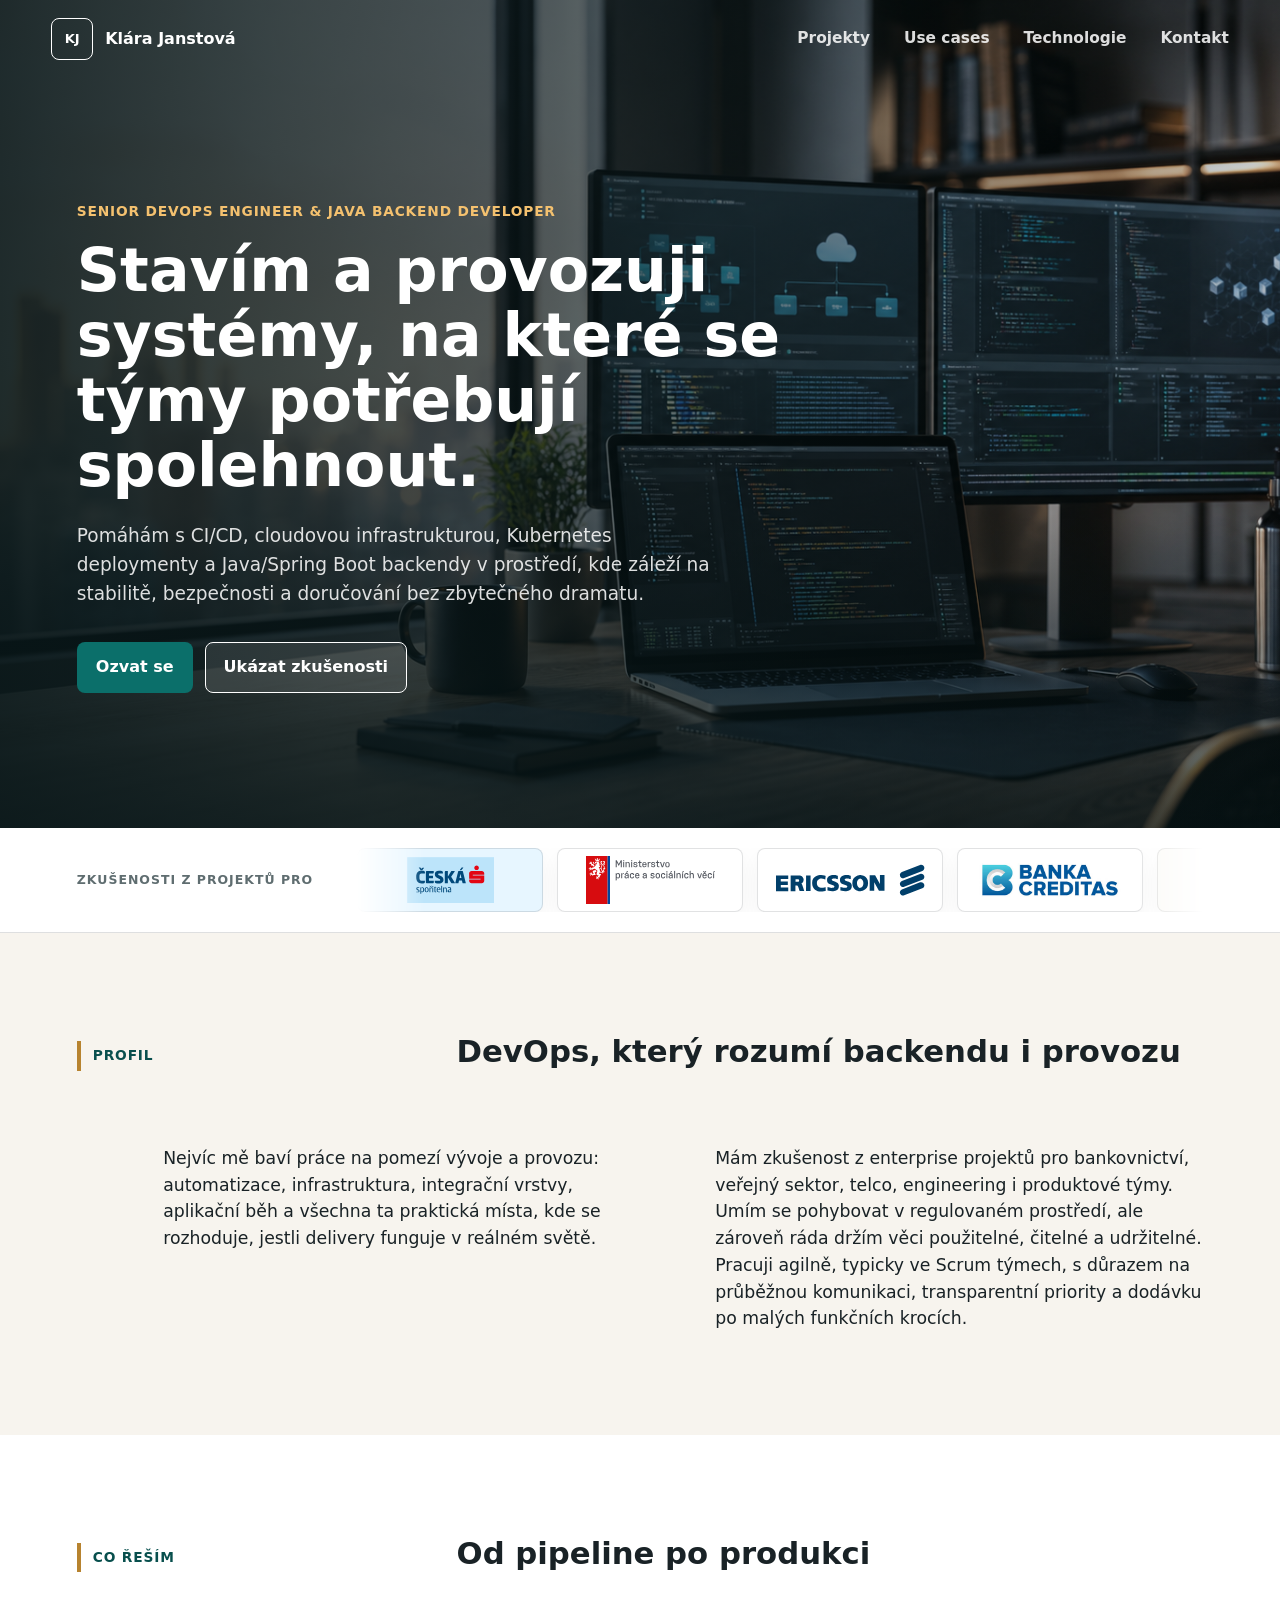
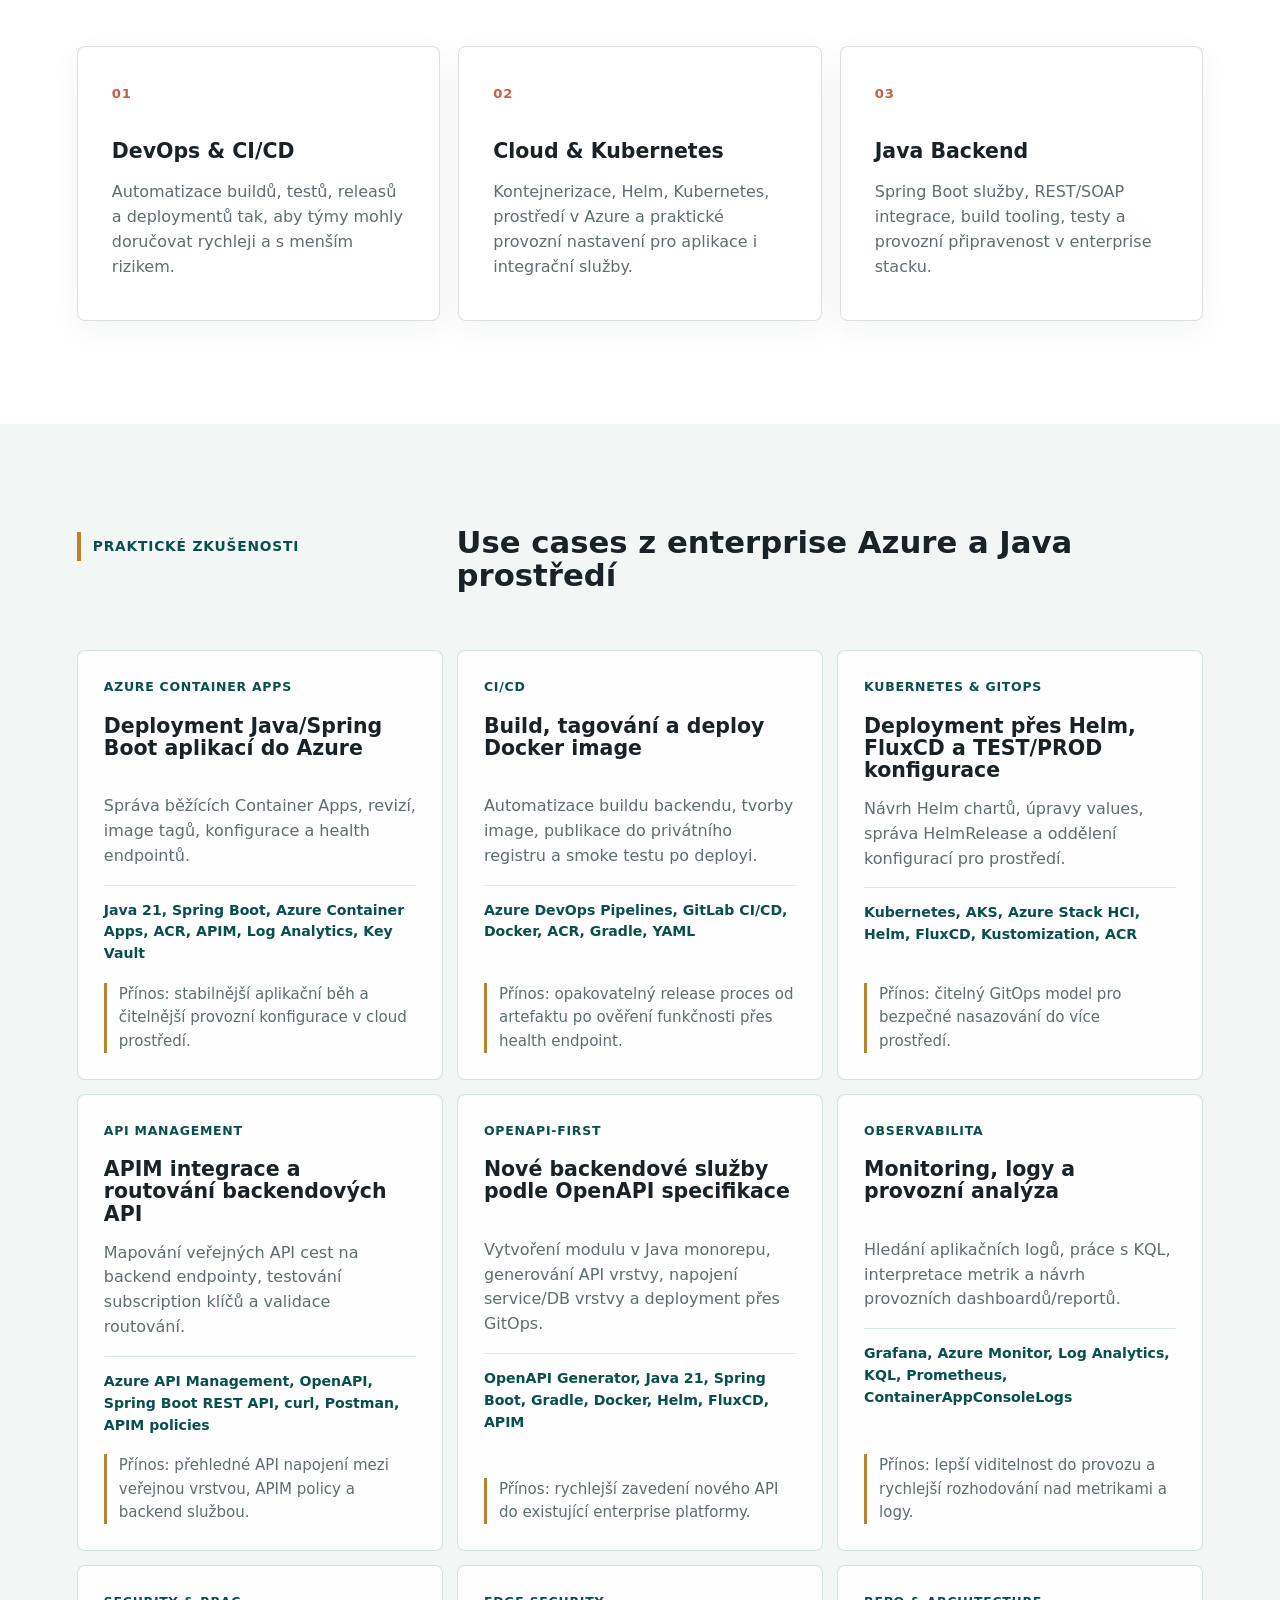
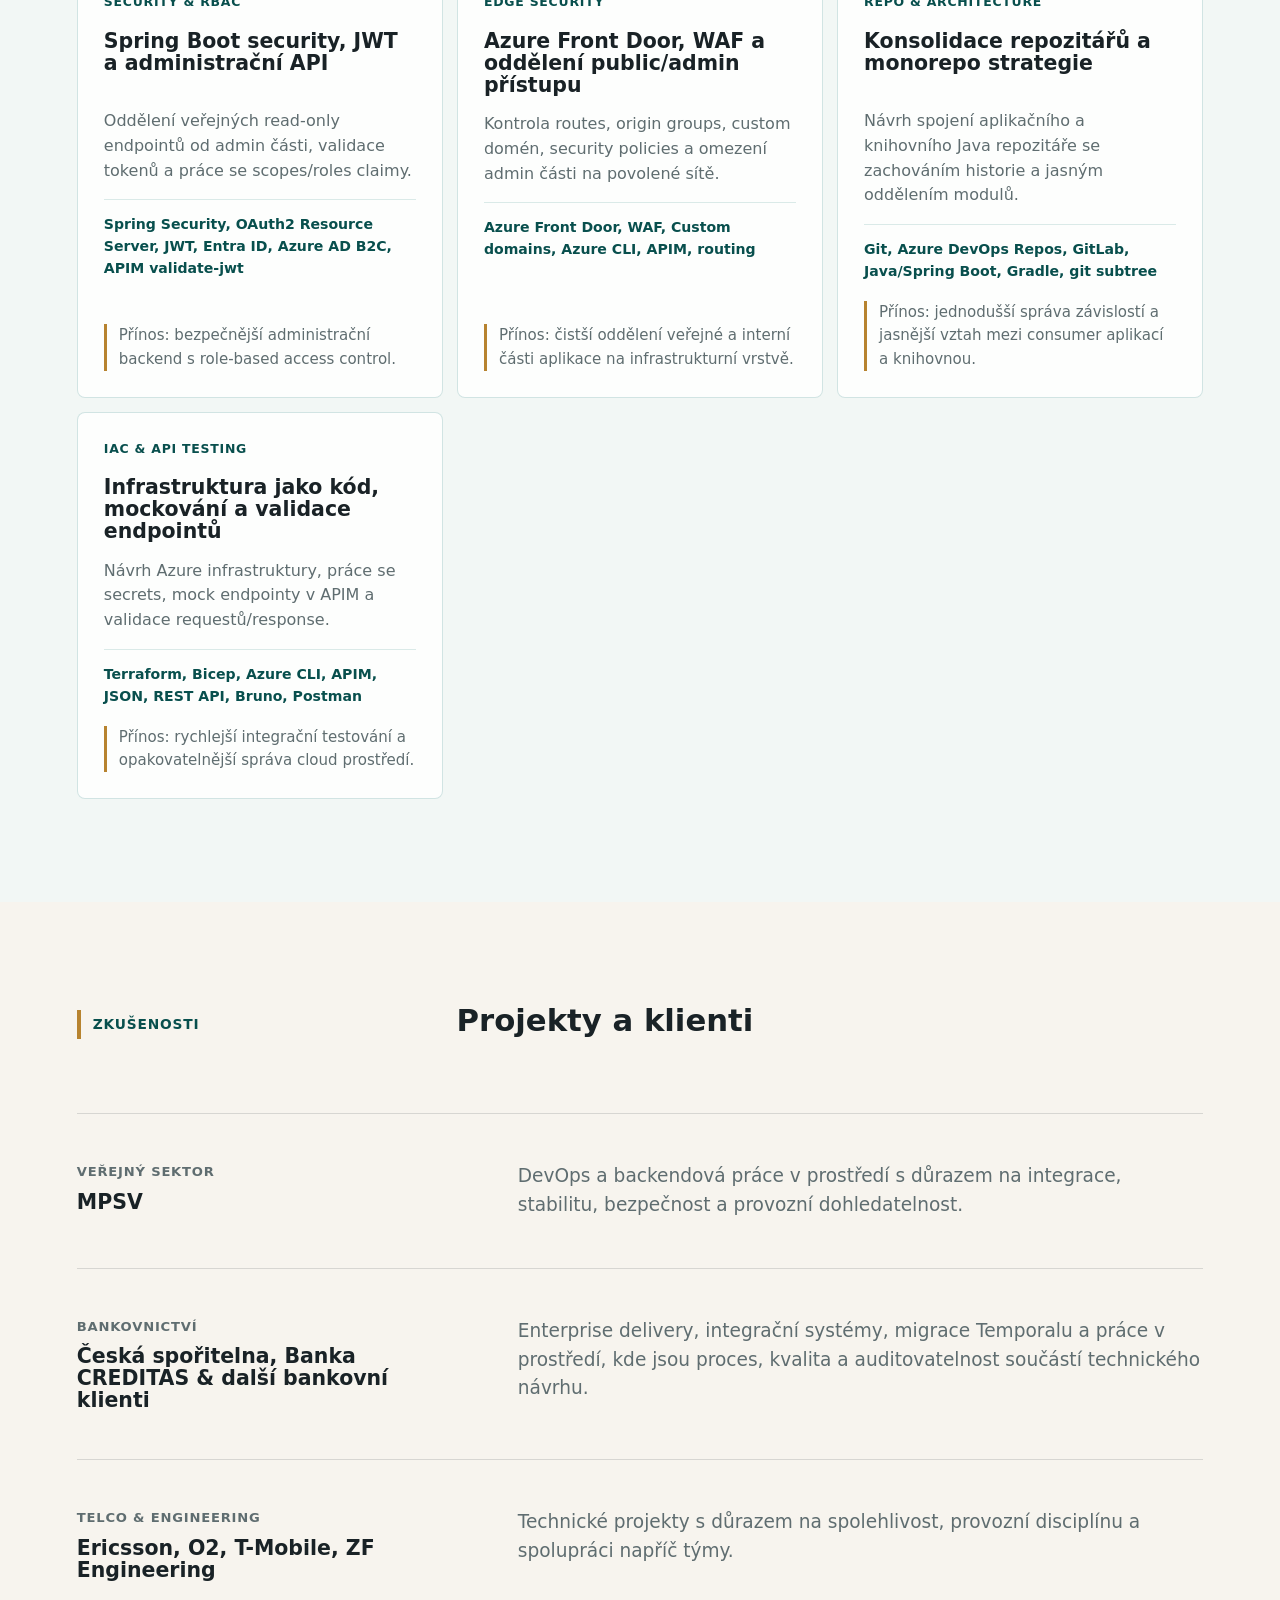
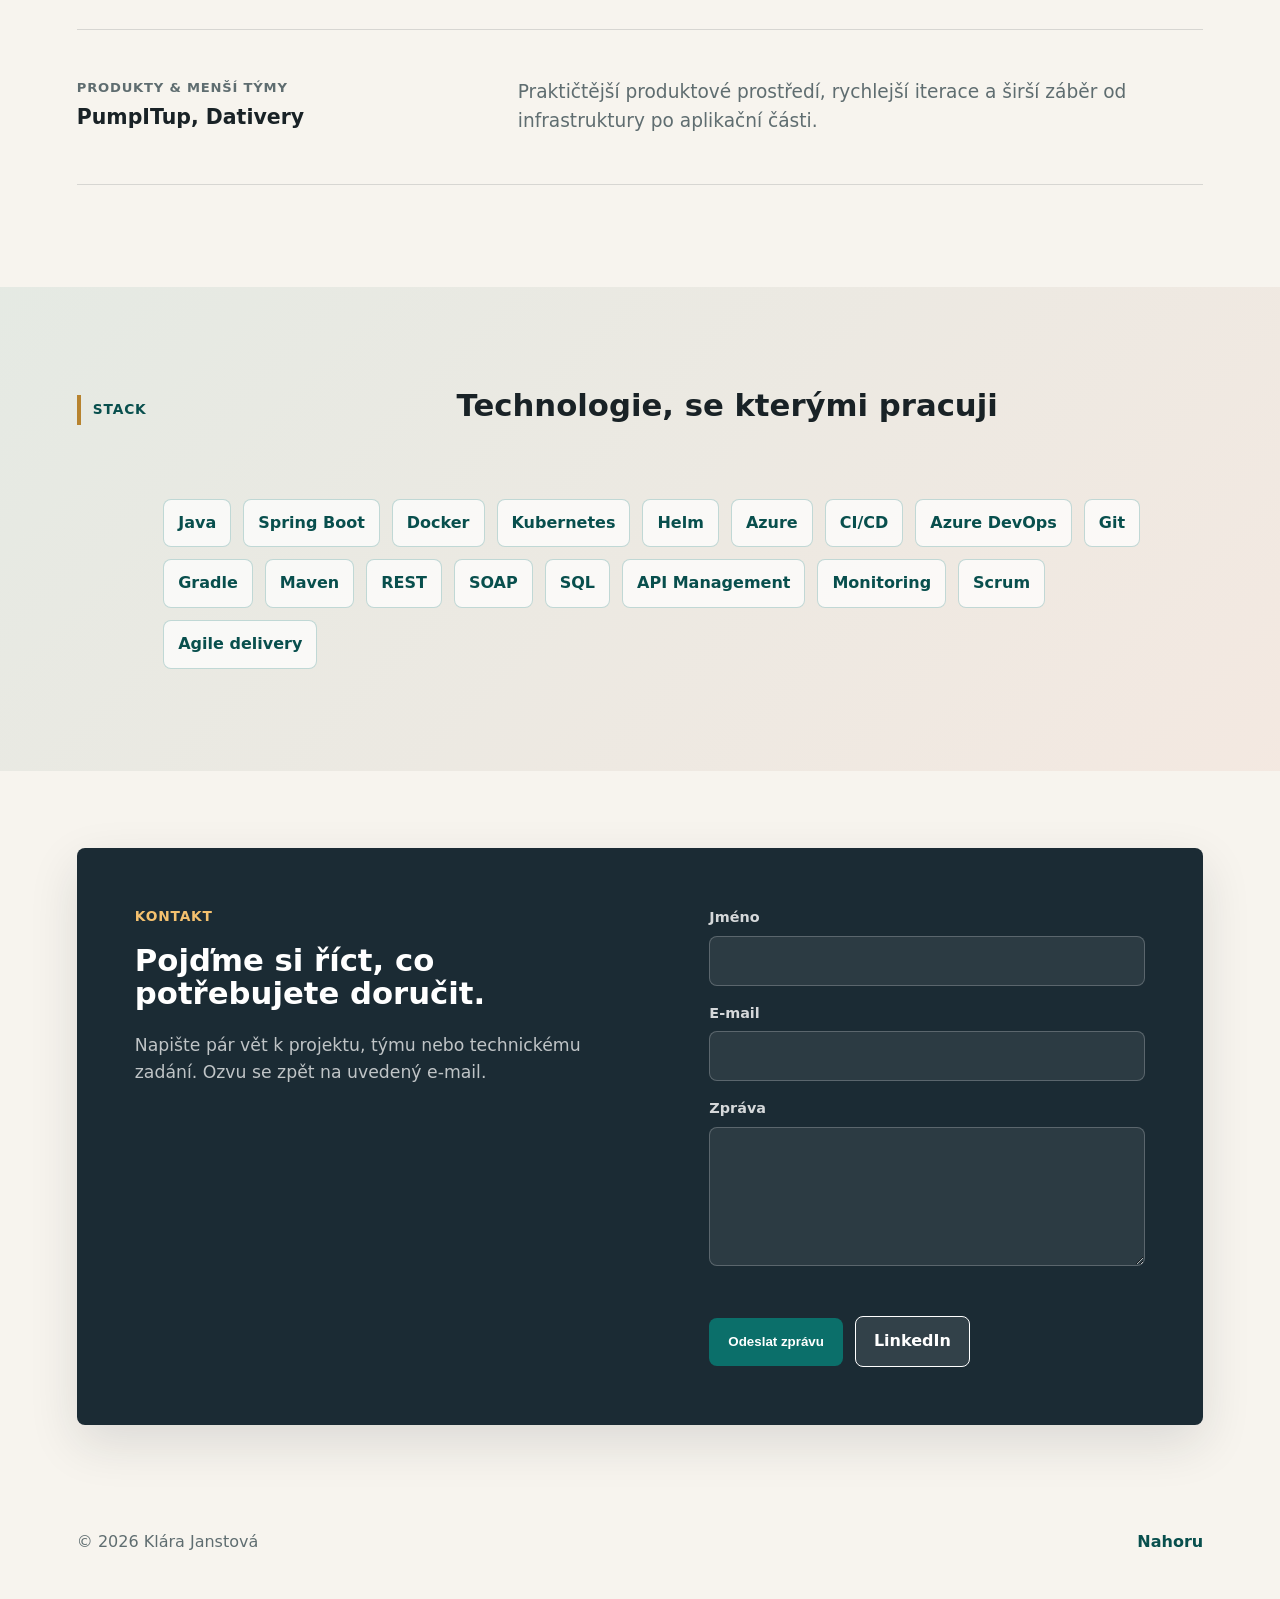
==== commit d08d3222: "Add Netlify contact form" ====
--- a/index.html
+++ b/index.html
@@ -308,11 +308,32 @@
         <div>
           <p class="eyebrow">Kontakt</p>
           <h2 id="contact-title">Pojďme si říct, co potřebujete doručit.</h2>
-        </div>
-        <div class="contact-actions">
-          <a class="button primary" href="mailto:klara@janstova.cz">klara@janstova.cz</a>
-          <a class="button secondary" href="https://www.linkedin.com/" rel="noreferrer">LinkedIn</a>
-        </div>
+          <p class="contact-copy">
+            Napište pár vět k projektu, týmu nebo technickému zadání. Ozvu se zpět na uvedený e-mail.
+          </p>
+        </div>
+        <form class="contact-form" name="contact" method="POST" data-netlify="true" netlify-honeypot="company-url" action="/thanks.html">
+          <input type="hidden" name="form-name" value="contact">
+          <p class="hidden-field">
+            <label>Company URL <input name="company-url" tabindex="-1" autocomplete="off"></label>
+          </p>
+          <label>
+            Jméno
+            <input type="text" name="name" autocomplete="name" required>
+          </label>
+          <label>
+            E-mail
+            <input type="email" name="email" autocomplete="email" required>
+          </label>
+          <label>
+            Zpráva
+            <textarea name="message" rows="5" required></textarea>
+          </label>
+          <div class="contact-actions">
+            <button class="button primary" type="submit">Odeslat zprávu</button>
+            <a class="button secondary" href="https://www.linkedin.com/" rel="noreferrer">LinkedIn</a>
+          </div>
+        </form>
       </section>
     </main>
 
--- a/styles.css
+++ b/styles.css
@@ -589,9 +589,9 @@
 
 .contact {
   display: grid;
-  grid-template-columns: minmax(0, 1fr) auto;
-  gap: 28px;
-  align-items: center;
+  grid-template-columns: minmax(0, 0.82fr) minmax(320px, 0.7fr);
+  gap: clamp(28px, 5vw, 72px);
+  align-items: start;
   margin: clamp(20px, 6vw, 84px);
   border-radius: 8px;
   padding: clamp(30px, 5vw, 58px);
@@ -604,8 +604,58 @@
   color: #f4c16f;
 }
 
+.contact-copy {
+  max-width: 560px;
+  margin: 22px 0 0;
+  color: rgba(255, 255, 255, 0.72);
+  font-size: clamp(1rem, 1.35vw, 1.13rem);
+}
+
 .contact .button.secondary {
   color: #fff;
+}
+
+.contact-form {
+  display: grid;
+  gap: 16px;
+}
+
+.contact-form label {
+  display: grid;
+  gap: 7px;
+  color: rgba(255, 255, 255, 0.82);
+  font-size: 0.9rem;
+  font-weight: 760;
+}
+
+.contact-form input,
+.contact-form textarea {
+  width: 100%;
+  border: 1px solid rgba(255, 255, 255, 0.22);
+  border-radius: 8px;
+  padding: 13px 14px;
+  color: #fff;
+  background: rgba(255, 255, 255, 0.08);
+  font: inherit;
+  outline: none;
+}
+
+.contact-form input:focus,
+.contact-form textarea:focus {
+  border-color: #f4c16f;
+  box-shadow: 0 0 0 3px rgba(244, 193, 111, 0.18);
+}
+
+.contact-form textarea {
+  resize: vertical;
+}
+
+.hidden-field {
+  position: absolute;
+  left: -10000px;
+  width: 1px;
+  height: 1px;
+  overflow: hidden;
 }
 
 .site-footer {
@@ -622,6 +672,33 @@
 .site-footer a {
   color: var(--teal-dark);
   font-weight: 760;
+}
+
+.thanks-page {
+  min-height: 100vh;
+  display: grid;
+  place-items: center;
+  padding: 24px;
+  background: #1b2b34;
+}
+
+.thanks-panel {
+  width: min(640px, 100%);
+  border-radius: 8px;
+  padding: clamp(30px, 6vw, 64px);
+  background: var(--paper);
+  box-shadow: var(--shadow);
+}
+
+.thanks-panel h1 {
+  color: var(--ink);
+  font-size: clamp(2.1rem, 5vw, 4rem);
+}
+
+.thanks-panel p:not(.eyebrow) {
+  margin: 18px 0 30px;
+  color: var(--muted);
+  font-size: 1.1rem;
 }
 
 @media (max-width: 820px) {
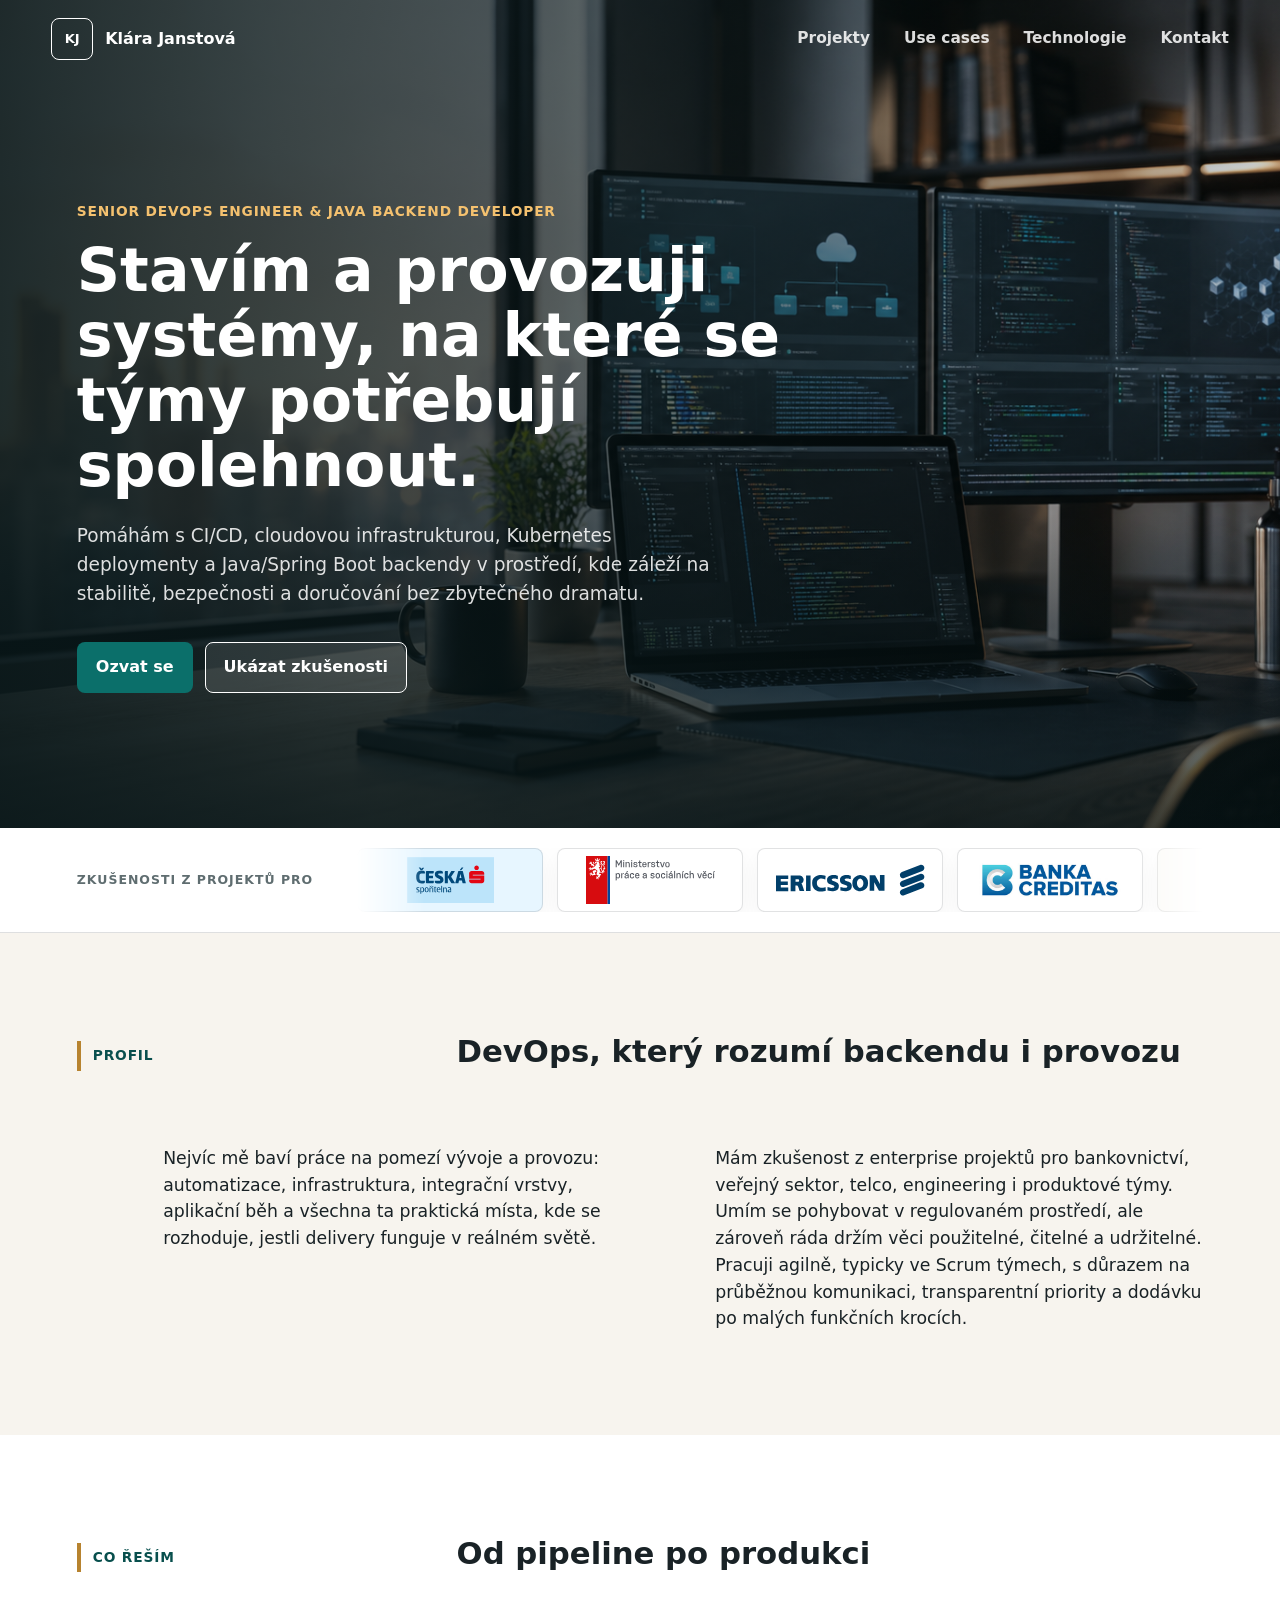
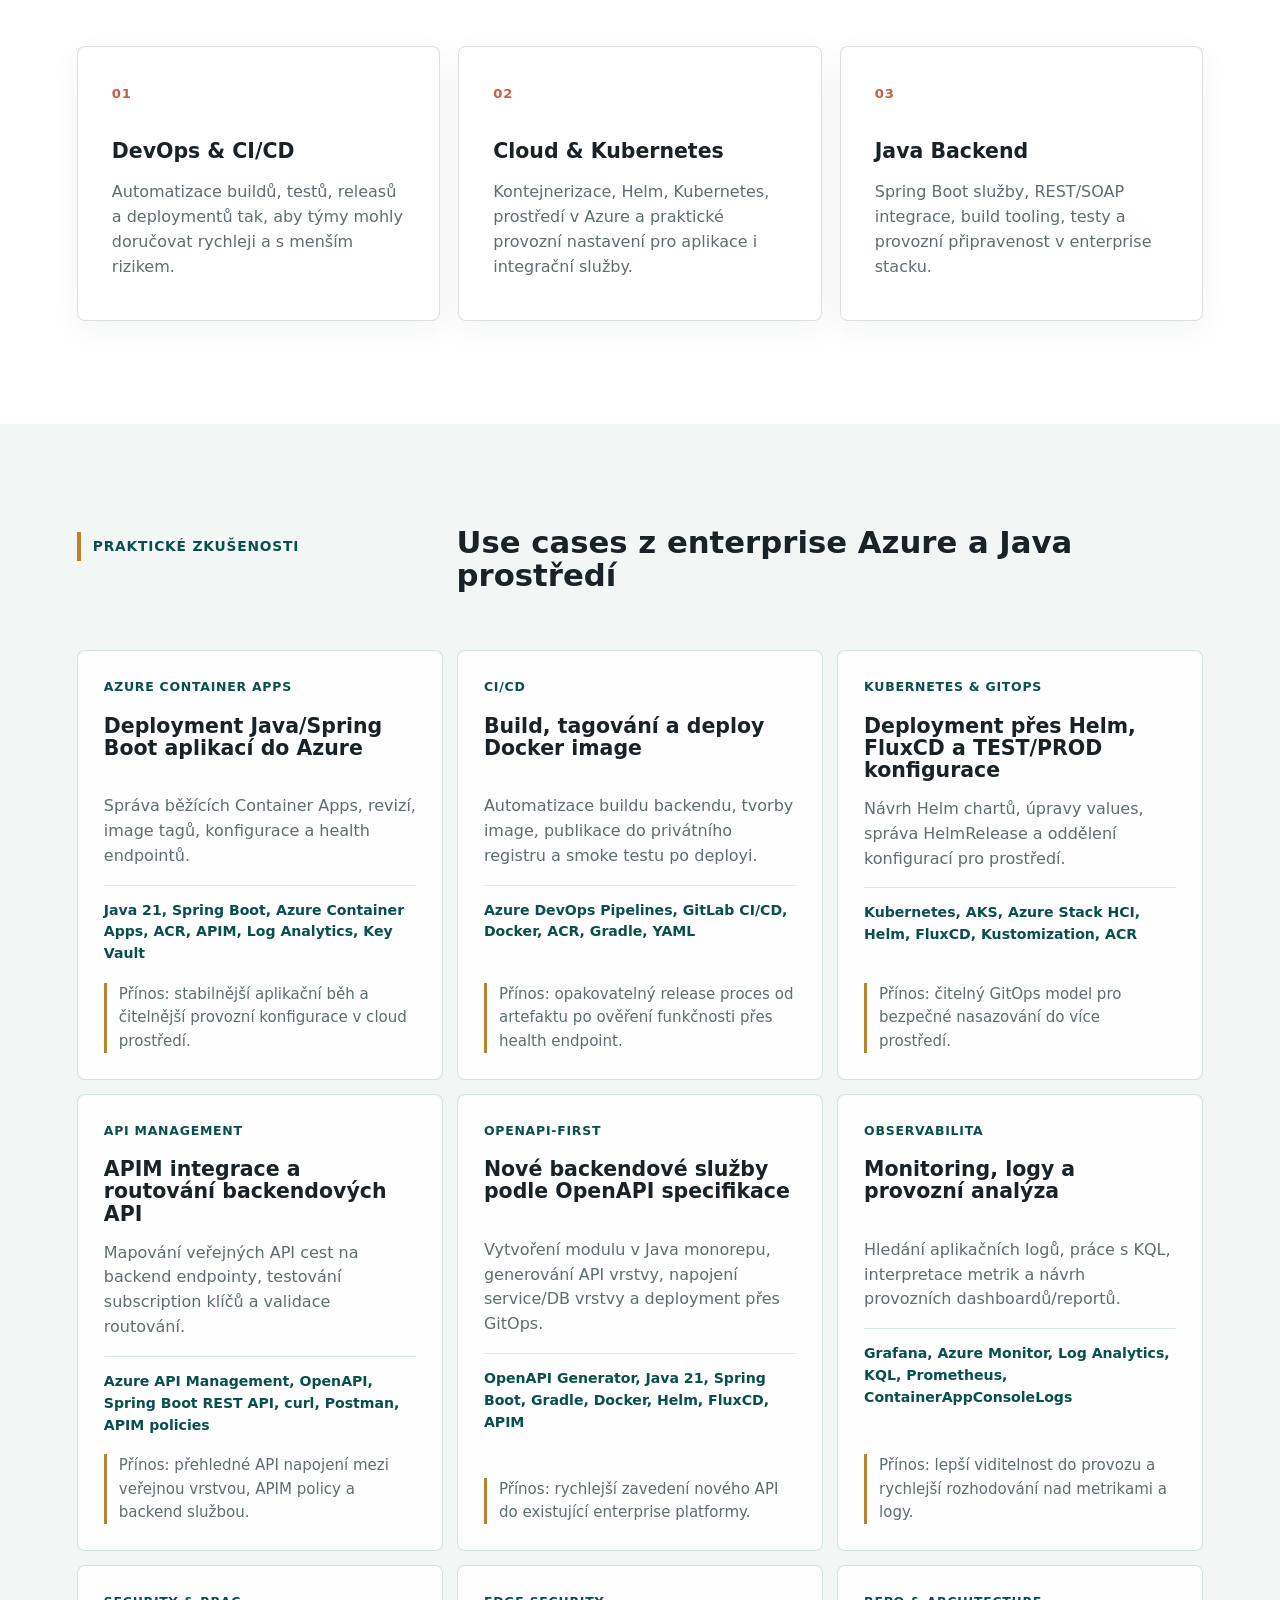
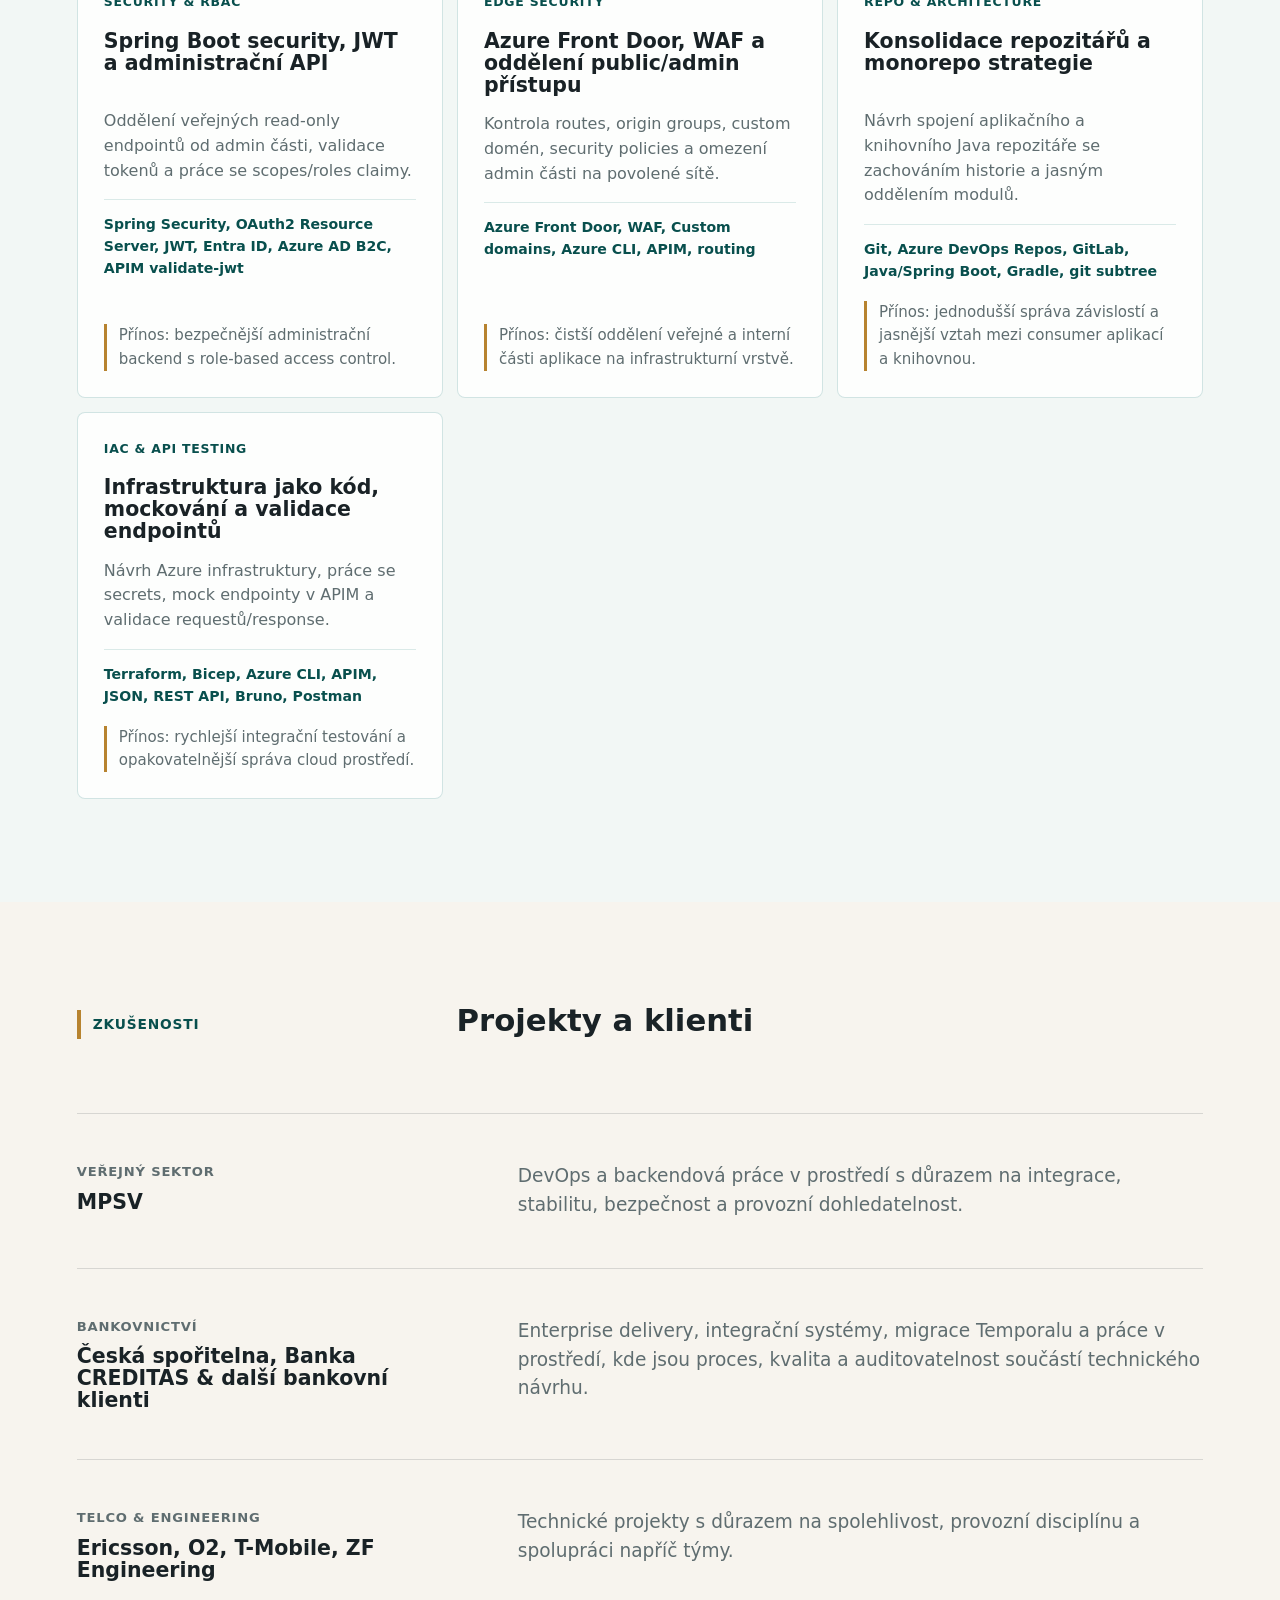
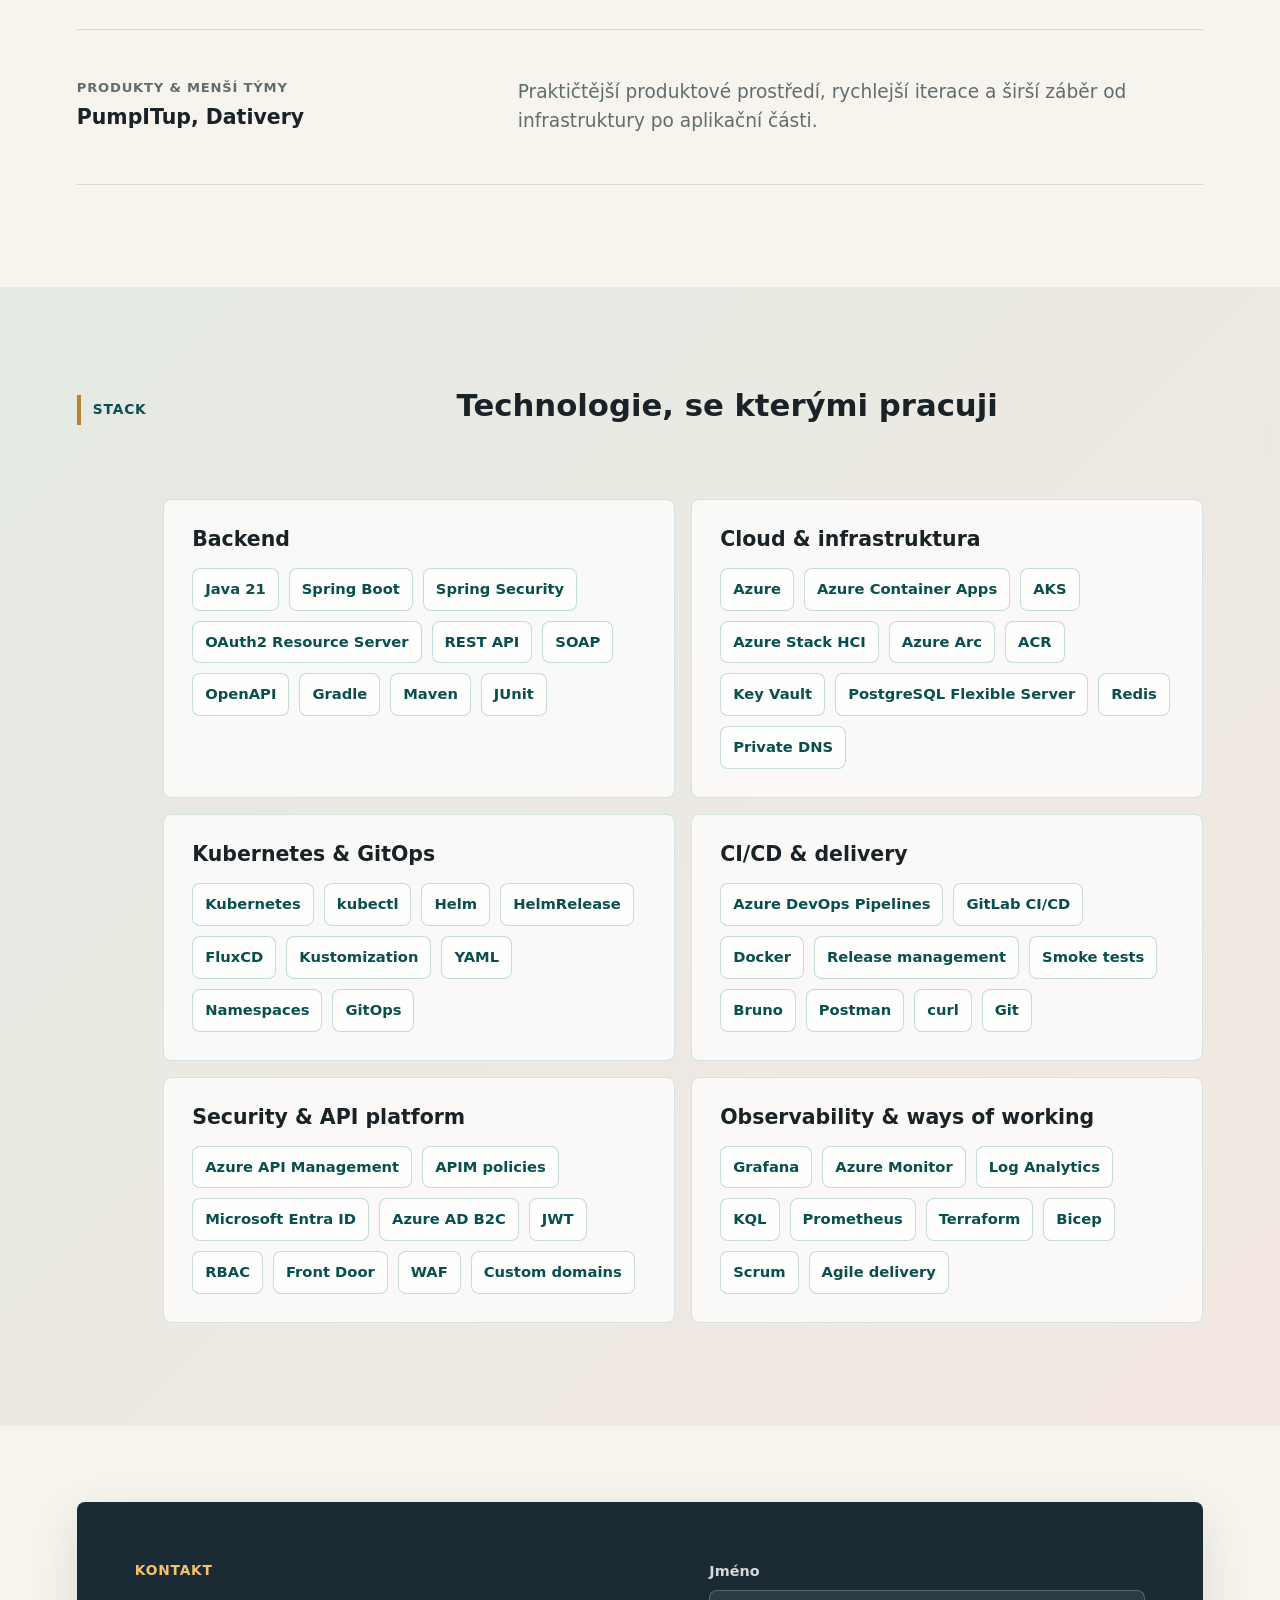
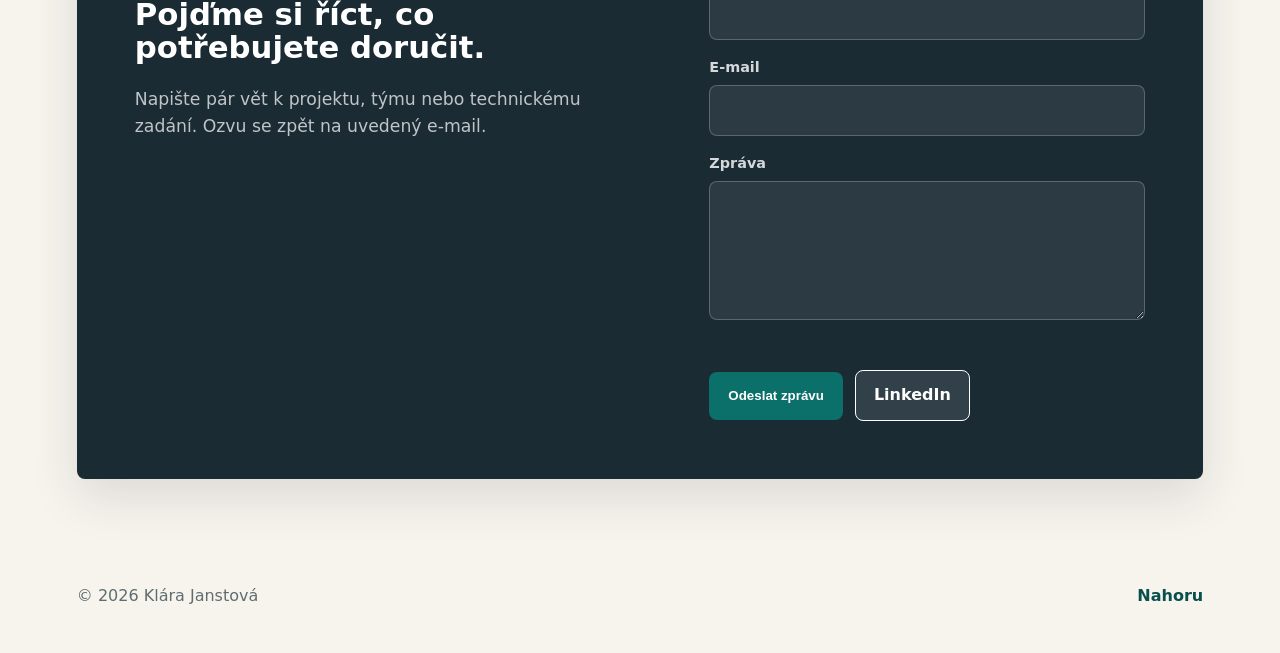
==== commit 78819f75: "Expand technology stack section" ====
--- a/index.html
+++ b/index.html
@@ -282,25 +282,93 @@
           <p class="eyebrow">Stack</p>
           <h2 id="skills-title">Technologie, se kterými pracuji</h2>
         </div>
-        <div class="tag-cloud" aria-label="Technologie">
-          <span>Java</span>
-          <span>Spring Boot</span>
-          <span>Docker</span>
-          <span>Kubernetes</span>
-          <span>Helm</span>
-          <span>Azure</span>
-          <span>CI/CD</span>
-          <span>Azure DevOps</span>
-          <span>Git</span>
-          <span>Gradle</span>
-          <span>Maven</span>
-          <span>REST</span>
-          <span>SOAP</span>
-          <span>SQL</span>
-          <span>API Management</span>
-          <span>Monitoring</span>
-          <span>Scrum</span>
-          <span>Agile delivery</span>
+        <div class="skill-groups" aria-label="Technologie">
+          <article class="skill-group">
+            <h3>Backend</h3>
+            <div class="tag-cloud">
+              <span>Java 21</span>
+              <span>Spring Boot</span>
+              <span>Spring Security</span>
+              <span>OAuth2 Resource Server</span>
+              <span>REST API</span>
+              <span>SOAP</span>
+              <span>OpenAPI</span>
+              <span>Gradle</span>
+              <span>Maven</span>
+              <span>JUnit</span>
+            </div>
+          </article>
+          <article class="skill-group">
+            <h3>Cloud & infrastruktura</h3>
+            <div class="tag-cloud">
+              <span>Azure</span>
+              <span>Azure Container Apps</span>
+              <span>AKS</span>
+              <span>Azure Stack HCI</span>
+              <span>Azure Arc</span>
+              <span>ACR</span>
+              <span>Key Vault</span>
+              <span>PostgreSQL Flexible Server</span>
+              <span>Redis</span>
+              <span>Private DNS</span>
+            </div>
+          </article>
+          <article class="skill-group">
+            <h3>Kubernetes & GitOps</h3>
+            <div class="tag-cloud">
+              <span>Kubernetes</span>
+              <span>kubectl</span>
+              <span>Helm</span>
+              <span>HelmRelease</span>
+              <span>FluxCD</span>
+              <span>Kustomization</span>
+              <span>YAML</span>
+              <span>Namespaces</span>
+              <span>GitOps</span>
+            </div>
+          </article>
+          <article class="skill-group">
+            <h3>CI/CD & delivery</h3>
+            <div class="tag-cloud">
+              <span>Azure DevOps Pipelines</span>
+              <span>GitLab CI/CD</span>
+              <span>Docker</span>
+              <span>Release management</span>
+              <span>Smoke tests</span>
+              <span>Bruno</span>
+              <span>Postman</span>
+              <span>curl</span>
+              <span>Git</span>
+            </div>
+          </article>
+          <article class="skill-group">
+            <h3>Security & API platform</h3>
+            <div class="tag-cloud">
+              <span>Azure API Management</span>
+              <span>APIM policies</span>
+              <span>Microsoft Entra ID</span>
+              <span>Azure AD B2C</span>
+              <span>JWT</span>
+              <span>RBAC</span>
+              <span>Front Door</span>
+              <span>WAF</span>
+              <span>Custom domains</span>
+            </div>
+          </article>
+          <article class="skill-group">
+            <h3>Observability & ways of working</h3>
+            <div class="tag-cloud">
+              <span>Grafana</span>
+              <span>Azure Monitor</span>
+              <span>Log Analytics</span>
+              <span>KQL</span>
+              <span>Prometheus</span>
+              <span>Terraform</span>
+              <span>Bicep</span>
+              <span>Scrum</span>
+              <span>Agile delivery</span>
+            </div>
+          </article>
         </div>
       </section>
 
--- a/styles.css
+++ b/styles.css
@@ -570,20 +570,38 @@
     var(--paper);
 }
 
+.skill-groups {
+  display: grid;
+  grid-template-columns: repeat(2, minmax(0, 1fr));
+  gap: 16px;
+  max-width: 1040px;
+  margin-left: auto;
+}
+
+.skill-group {
+  border: 1px solid rgba(11, 111, 106, 0.16);
+  border-radius: 8px;
+  padding: clamp(18px, 2.4vw, 28px);
+  background: rgba(255, 255, 255, 0.72);
+}
+
+.skill-group h3 {
+  margin-bottom: 18px;
+}
+
 .tag-cloud {
   display: flex;
   flex-wrap: wrap;
-  gap: 12px;
-  max-width: 1040px;
-  margin-left: auto;
+  gap: 10px;
 }
 
 .tag-cloud span {
   border: 1px solid rgba(11, 111, 106, 0.24);
   border-radius: 8px;
-  padding: 11px 14px;
+  padding: 9px 12px;
   background: rgba(255, 255, 255, 0.72);
   color: var(--teal-dark);
+  font-size: 0.92rem;
   font-weight: 760;
 }
 
@@ -731,6 +749,7 @@
   .intro-grid,
   .service-grid,
   .case-grid,
+  .skill-groups,
   .work-item,
   .client-strip,
   .contact {
